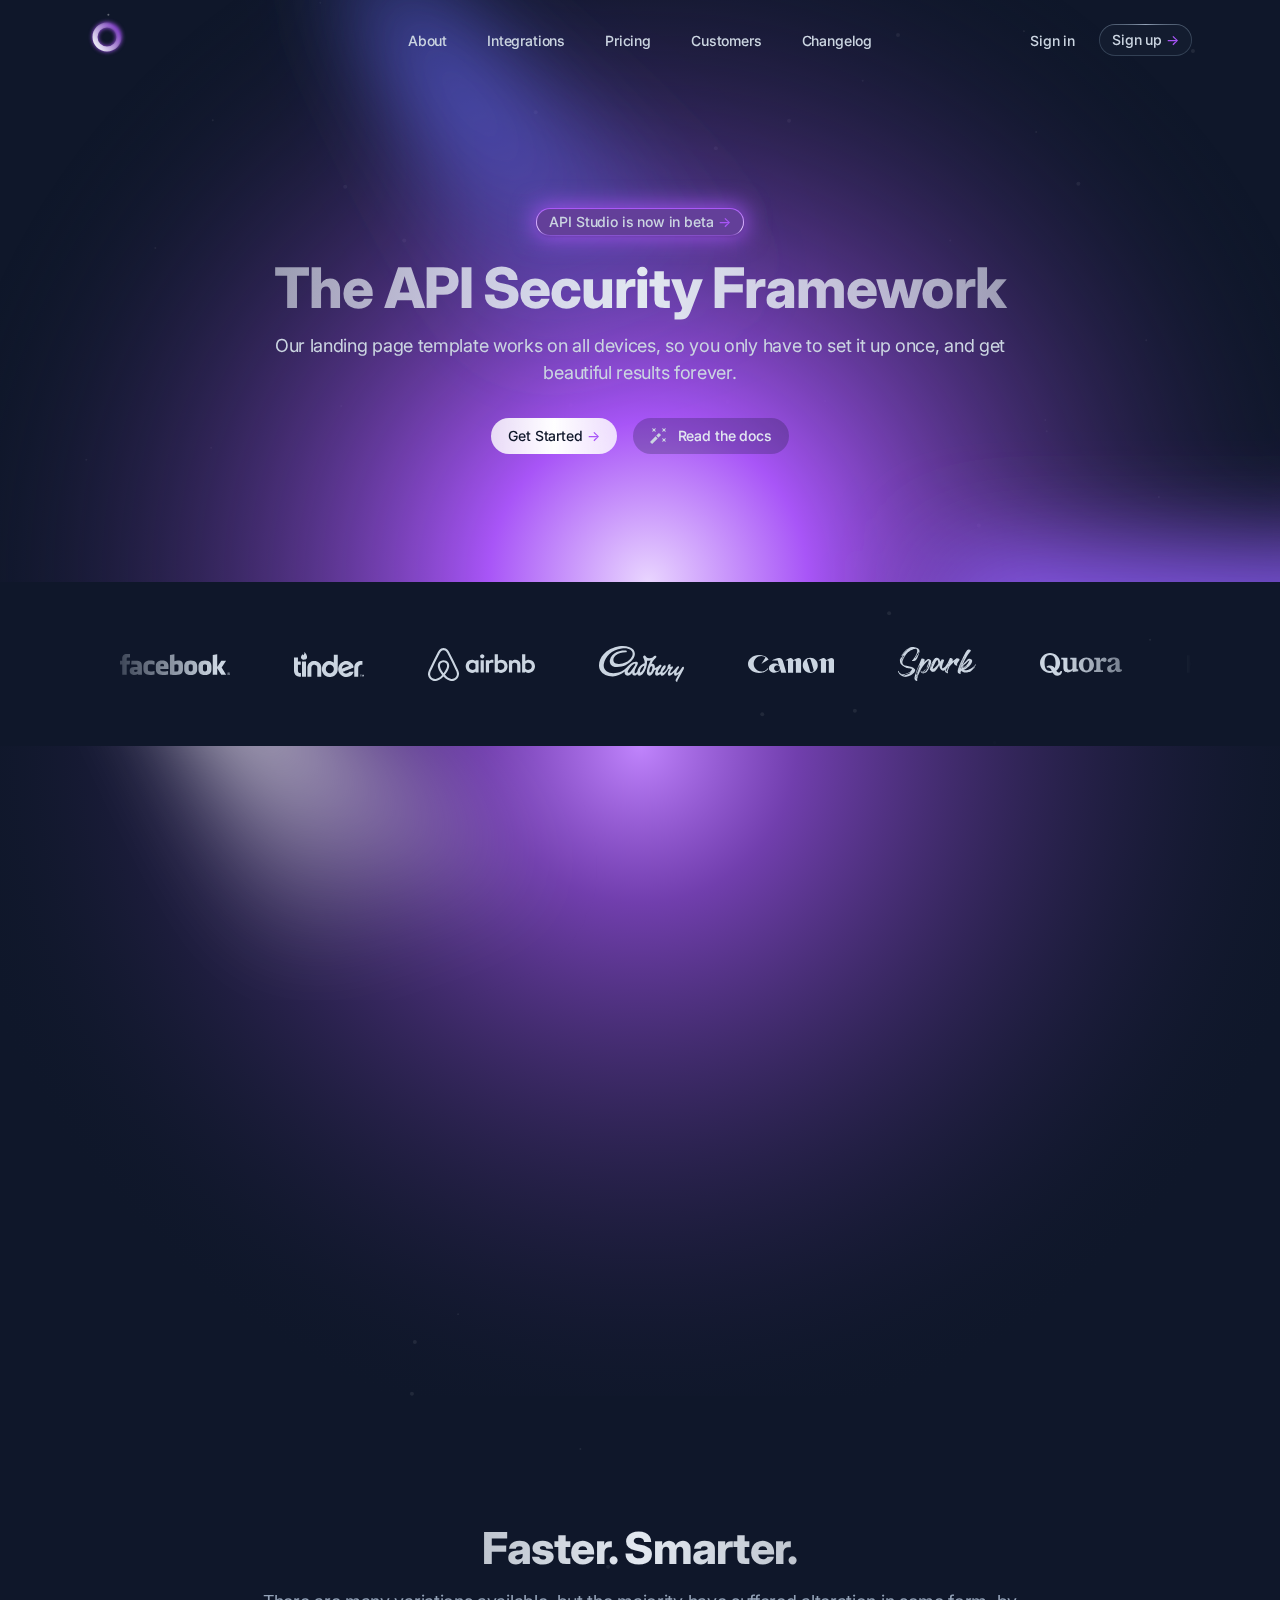
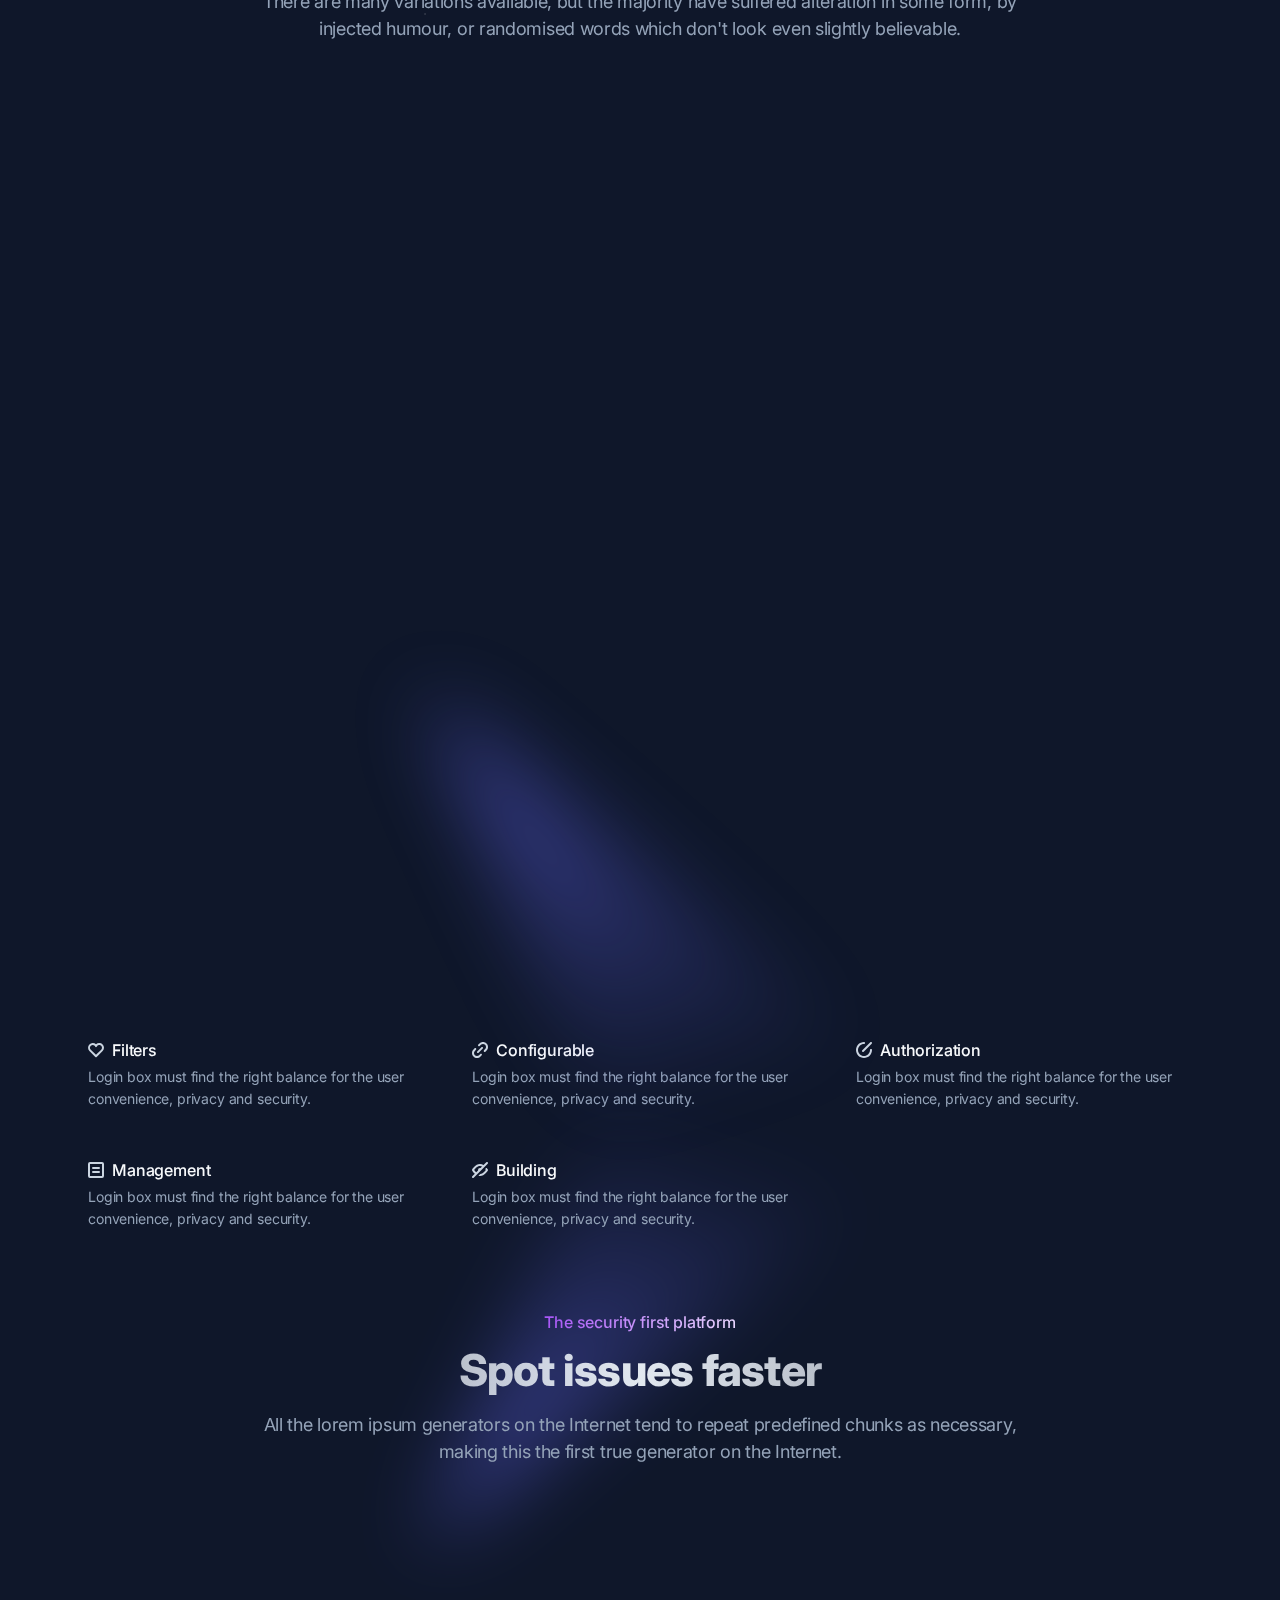
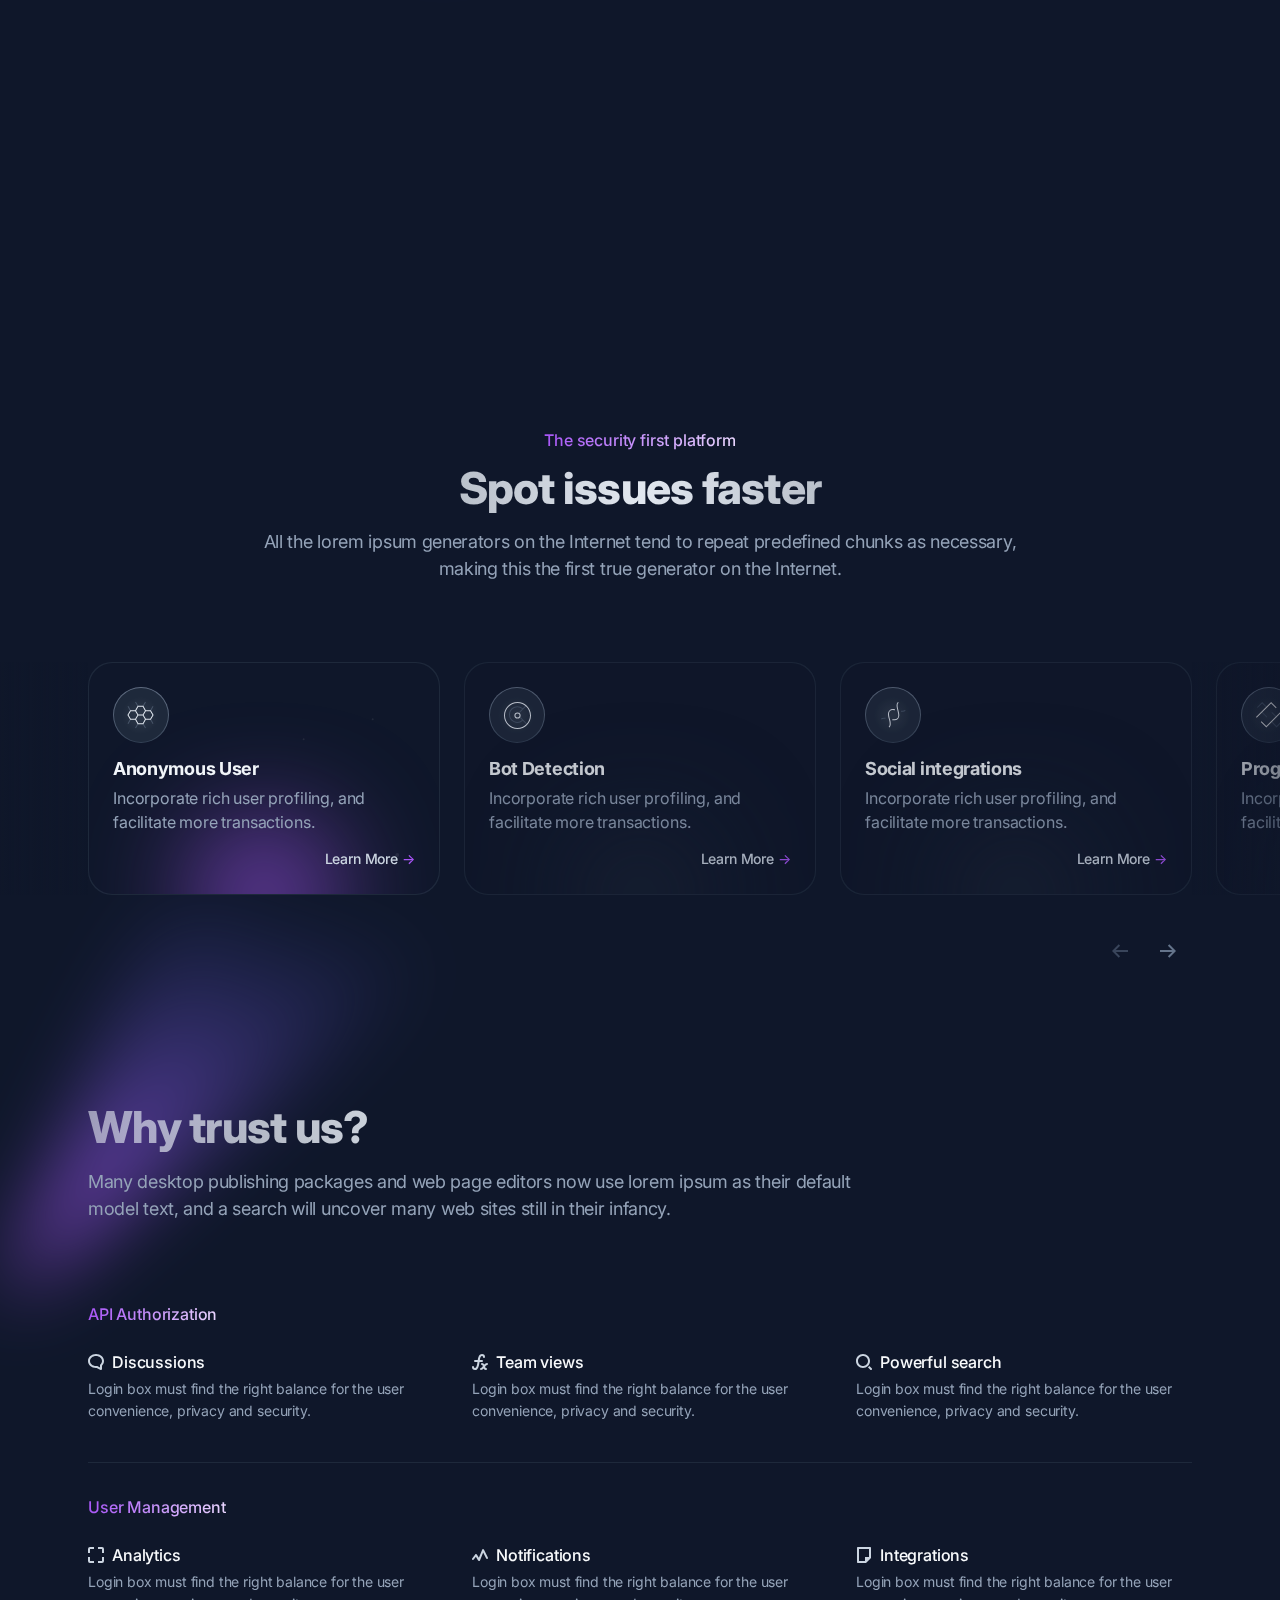
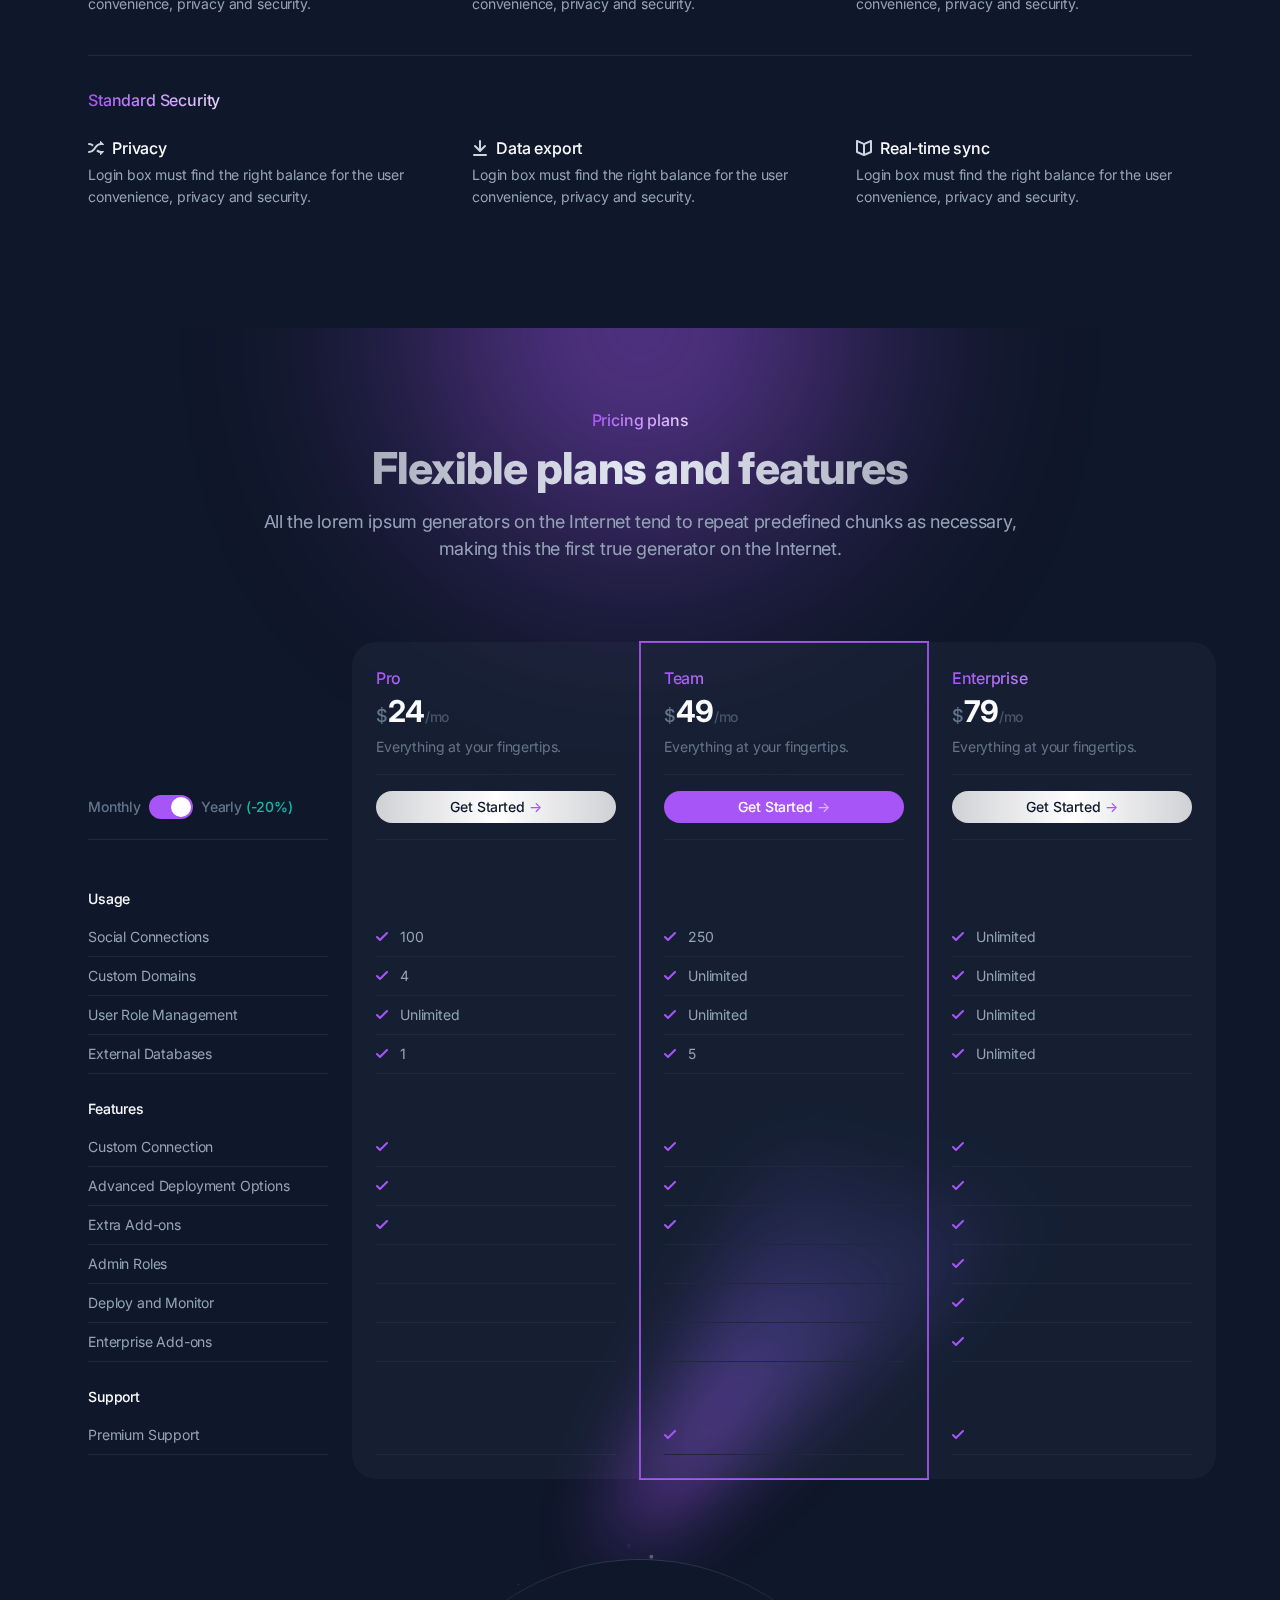
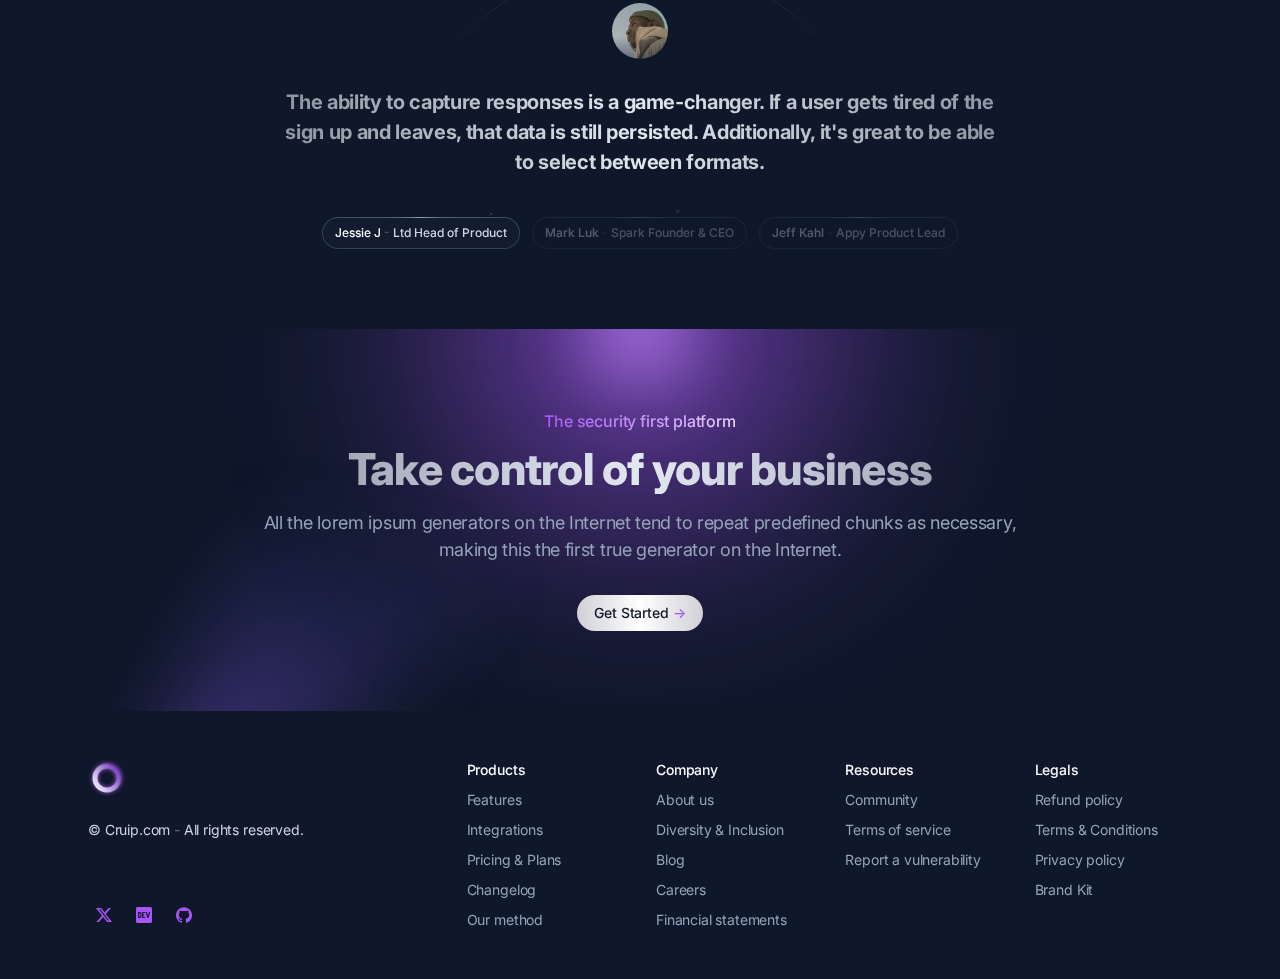
==== index.html @ dd0638bc "first commit" ====
<!DOCTYPE html>
<html lang="en" class="scroll-smooth">

<head>
    <meta charset="utf-8">
    <title>Stellar HTML Demo - Home</title>
    <meta name="viewport" content="width=device-width,initial-scale=1">
    <link href="./css/vendors/aos.css" rel="stylesheet">
    <link rel="stylesheet" href="./css/vendors/swiper-bundle.min.css" />
    <link href="./style.css" rel="stylesheet">
</head>

<body class="font-inter antialiased bg-slate-900 text-slate-100 tracking-tight">

    <!-- Page wrapper -->
    <div class="flex flex-col min-h-screen overflow-hidden supports-[overflow:clip]:overflow-clip">

        <!-- Site header -->
        <header class="absolute w-full z-30">
            <div class="max-w-6xl mx-auto px-4 sm:px-6">
                <div class="flex items-center justify-between h-16 md:h-20">
        
                    <!-- Site branding -->
                    <div class="flex-1">
                        <!-- Logo -->
                        <a class="inline-flex" href="index.html" aria-label="Cruip">
                            <img class="max-w-none" src="./images/logo.svg" width="38" height="38" alt="Stellar">
                        </a>
                    </div>
        
                    <!-- Desktop navigation -->
                    <nav class="hidden md:flex md:grow">
        
                        <!-- Desktop menu links -->
                        <ul class="flex grow justify-center flex-wrap items-center">
                            <li>
                                <a class="font-medium text-sm text-slate-300 hover:text-white mx-4 lg:mx-5 transition duration-150 ease-in-out" href="about.html">About</a>
                            </li>
                            <li>
                                <a class="font-medium text-sm text-slate-300 hover:text-white mx-4 lg:mx-5 transition duration-150 ease-in-out" href="integrations.html">Integrations</a>
                            </li>
                            <li>
                                <a class="font-medium text-sm text-slate-300 hover:text-white mx-4 lg:mx-5 transition duration-150 ease-in-out" href="pricing.html">Pricing</a>
                            </li>
                            <li>
                                <a class="font-medium text-sm text-slate-300 hover:text-white mx-4 lg:mx-5 transition duration-150 ease-in-out" href="customers.html">Customers</a>
                            </li>
                            <li>
                                <a class="font-medium text-sm text-slate-300 hover:text-white mx-4 lg:mx-5 transition duration-150 ease-in-out" href="changelog.html">Changelog</a>
                            </li>
                        </ul>
        
                    </nav>
        
                    <!-- Desktop sign in links -->
                    <ul class="flex-1 flex justify-end items-center">
                        <li>
                            <a class="font-medium text-sm text-slate-300 hover:text-white whitespace-nowrap transition duration-150 ease-in-out" href="signin.html">Sign in</a>
                        </li>
                        <li class="ml-6">
                            <a class="btn-sm text-slate-300 hover:text-white transition duration-150 ease-in-out w-full group [background:linear-gradient(theme(colors.slate.900),_theme(colors.slate.900))_padding-box,_conic-gradient(theme(colors.slate.400),_theme(colors.slate.700)_25%,_theme(colors.slate.700)_75%,_theme(colors.slate.400)_100%)_border-box] relative before:absolute before:inset-0 before:bg-slate-800/30 before:rounded-full before:pointer-events-none" href="signup.html">
                                <span class="relative inline-flex items-center">
                                    Sign up <span class="tracking-normal text-purple-500 group-hover:translate-x-0.5 transition-transform duration-150 ease-in-out ml-1">-&gt;</span>
                                </span>
                            </a>
                        </li>
                    </ul>
                
                    <!-- Mobile menu -->
                    <div class="md:hidden flex items-center ml-4" x-data="{ expanded: false }">
        
                        <!-- Hamburger button -->
                        <button class="group inline-flex w-8 h-8 text-slate-300 hover:text-white text-center items-center justify-center transition" aria-controls="mobile-nav" :aria-expanded="expanded" @click.stop="expanded = !expanded">
                            <span class="sr-only">Menu</span>
                            <svg class="w-4 h-4 fill-current pointer-events-none" viewBox="0 0 16 16" xmlns="http://www.w3.org/2000/svg">
                                <rect class="origin-center transition-all duration-300 ease-[cubic-bezier(.5,.85,.25,1.1)] -translate-y-[5px] group-[[aria-expanded=true]]:rotate-[315deg] group-[[aria-expanded=true]]:translate-y-0" y="7" width="16" height="2" rx="1"></rect>
                                <rect class="origin-center group-[[aria-expanded=true]]:rotate-45 transition-all duration-300 ease-[cubic-bezier(.5,.85,.25,1.8)]" y="7" width="16" height="2" rx="1"></rect>
                                <rect class="origin-center transition-all duration-300 ease-[cubic-bezier(.5,.85,.25,1.1)] translate-y-[5px] group-[[aria-expanded=true]]:rotate-[135deg] group-[[aria-expanded=true]]:translate-y-0" y="7" width="16" height="2" rx="1"></rect>
                            </svg>
                        </button>                             
        
                        <!-- Mobile navigation -->
                        <nav id="mobile-nav" class="absolute top-full z-20 left-0 w-full px-4 sm:px-6 overflow-hidden transition-all duration-300 ease-in-out" x-ref="mobileNav" :style="expanded ? 'max-height: ' + $refs.mobileNav.scrollHeight + 'px; opacity: 1' : 'max-height: 0; opacity: .8'" @click.outside="expanded = false" @keydown.escape.window="expanded = false" x-cloak>
                            <ul class="border border-transparent [background:linear-gradient(theme(colors.slate.900),_theme(colors.slate.900))_padding-box,_conic-gradient(theme(colors.slate.400),_theme(colors.slate.700)_25%,_theme(colors.slate.700)_75%,_theme(colors.slate.400)_100%)_border-box] rounded-lg px-4 py-1.5">
                                <li>
                                    <a class="flex font-medium text-sm text-slate-300 hover:text-white py-1.5" href="about.html">About</a>
                                </li>
                                <li>
                                    <a class="flex font-medium text-sm text-slate-300 hover:text-white py-1.5" href="integrations.html">Integrations</a>
                                </li>
                                <li>
                                    <a class="flex font-medium text-sm text-slate-300 hover:text-white py-1.5" href="pricing.html">Pricing</a>
                                </li>
                                <li>
                                    <a class="flex font-medium text-sm text-slate-300 hover:text-white py-1.5" href="customers.html">Customers</a>
                                </li>
                                <li>
                                    <a class="flex font-medium text-sm text-slate-300 hover:text-white py-1.5" href="changelog.html">Changelog</a>
                                </li>
                            </ul>
                        </nav>
        
                    </div>
        
                </div>
            </div>
        </header>

        <!-- Page content -->
        <main class="grow">

            <!-- Hero -->
            <section>
                <div class="relative max-w-6xl mx-auto px-4 sm:px-6">

                    <!-- Particles animation -->
                    <div class="absolute inset-0 -z-10" aria-hidden="true">
                        <canvas data-particle-animation></canvas>
                    </div>

                    <!-- Illustration -->
                    <div class="absolute inset-0 -z-10 -mx-28 rounded-b-[3rem] pointer-events-none overflow-hidden" aria-hidden="true">
                        <div class="absolute left-1/2 -translate-x-1/2 bottom-0 -z-10">
                            <img src="./images/glow-bottom.svg" class="max-w-none" width="2146" height="774" alt="Hero Illustration">
                        </div>
                    </div>

                    <div class="pt-32 pb-16 md:pt-52 md:pb-32">

                        <!-- Hero content -->
                        <div class="max-w-3xl mx-auto text-center">
                            <div class="mb-6" data-aos="fade-down">
                                <div class="inline-flex relative before:absolute before:inset-0 before:bg-purple-500 before:blur-md">
                                    <a class="btn-sm py-0.5 text-slate-300 hover:text-white transition duration-150 ease-in-out group [background:linear-gradient(theme(colors.purple.500),_theme(colors.purple.500))_padding-box,_linear-gradient(theme(colors.purple.500),_theme(colors.purple.200)_75%,_theme(colors.transparent)_100%)_border-box] relative before:absolute before:inset-0 before:bg-slate-800/50 before:rounded-full before:pointer-events-none shadow" href="#0">
                                        <span class="relative inline-flex items-center">
                                            API Studio is now in beta <span class="tracking-normal text-purple-500 group-hover:translate-x-0.5 transition-transform duration-150 ease-in-out ml-1">-&gt;</span>
                                        </span>
                                    </a>
                                </div>
                            </div>
                            <h1 class="h1 bg-clip-text text-transparent bg-gradient-to-r from-slate-200/60 via-slate-200 to-slate-200/60 pb-4" data-aos="fade-down">The API Security Framework</h1>
                            <p class="text-lg text-slate-300 mb-8" data-aos="fade-down" data-aos-delay="200">Our landing page template works on all devices, so you only have to set it up once, and get beautiful results forever.</p>
                            <div class="max-w-xs mx-auto sm:max-w-none sm:inline-flex sm:justify-center space-y-4 sm:space-y-0 sm:space-x-4" data-aos="fade-down" data-aos-delay="400">
                                <div>
                                    <a class="btn text-slate-900 bg-gradient-to-r from-white/80 via-white to-white/80 hover:bg-white w-full transition duration-150 ease-in-out group" href="#0">
                                        Get Started <span class="tracking-normal text-purple-500 group-hover:translate-x-0.5 transition-transform duration-150 ease-in-out ml-1">-&gt;</span>
                                    </a>
                                </div>
                                <div>
                                    <a class="btn text-slate-200 hover:text-white bg-slate-900 bg-opacity-25 hover:bg-opacity-30 w-full transition duration-150 ease-in-out" href="#0">
                                        <svg class="shrink-0 fill-slate-300 mr-3" xmlns="http://www.w3.org/2000/svg" width="16" height="16">
                                            <path d="m1.999 0 1 2-1 2 2-1 2 1-1-2 1-2-2 1zM11.999 0l1 2-1 2 2-1 2 1-1-2 1-2-2 1zM11.999 10l1 2-1 2 2-1 2 1-1-2 1-2-2 1zM6.292 7.586l2.646-2.647L11.06 7.06 8.413 9.707zM0 13.878l5.586-5.586 2.122 2.121L2.12 16z" />
                                        </svg>
                                        <span>Read the docs</span>
                                    </a>
                                </div>
                            </div>

                        </div>

                    </div>
                </div>
            </section>

            <!-- Clients -->
            <section>
                <div class="relative max-w-6xl mx-auto px-4 sm:px-6">

                    <!-- Particles animation -->
                    <div class="absolute inset-0 max-w-6xl mx-auto px-4 sm:px-6">
                        <div class="absolute inset-0 -z-10" aria-hidden="true">
                            <canvas data-particle-animation data-particle-quantity="5"></canvas>
                        </div>
                    </div>

                    <div class="py-12 md:py-16">
                        <div class="overflow-hidden">

                            <div class="inline-flex w-full flex-nowrap overflow-hidden [mask-image:_linear-gradient(to_right,transparent_0,_black_128px,_black_calc(100%-128px),transparent_100%)]">
                                <ul class="flex animate-infinite-scroll items-center justify-center md:justify-start [&_img]:max-w-none [&_li]:mx-8">
                                    <li>
                                        <img src="./images/client-01.svg" alt="Client 1">
                                    </li>
                                    <li>
                                        <img src="./images/client-02.svg" alt="Client 2">
                                    </li>
                                    <li>
                                        <img src="./images/client-03.svg" alt="Client 3">
                                    </li>
                                    <li>
                                        <img src="./images/client-04.svg" alt="Client 4">
                                    </li>
                                    <li>
                                        <img src="./images/client-05.svg" alt="Client 5">
                                    </li>
                                    <li>
                                        <img src="./images/client-06.svg" alt="Client 6">
                                    </li>
                                    <li>
                                        <img src="./images/client-07.svg" alt="Client 7">
                                    </li>
                                    <li>
                                        <img src="./images/client-08.svg" alt="Client 8">
                                    </li>
                                    <li>
                                        <img src="./images/client-09.svg" alt="Client 9">
                                    </li>
                                </ul>
                                <ul class="flex animate-infinite-scroll items-center justify-center md:justify-start [&_img]:max-w-none [&_li]:mx-8" aria-hidden="true">
                                    <li>
                                        <img src="./images/client-01.svg" alt="Client 1">
                                    </li>
                                    <li>
                                        <img src="./images/client-02.svg" alt="Client 2">
                                    </li>
                                    <li>
                                        <img src="./images/client-03.svg" alt="Client 3">
                                    </li>
                                    <li>
                                        <img src="./images/client-04.svg" alt="Client 4">
                                    </li>
                                    <li>
                                        <img src="./images/client-05.svg" alt="Client 5">
                                    </li>
                                    <li>
                                        <img src="./images/client-06.svg" alt="Client 6">
                                    </li>
                                    <li>
                                        <img src="./images/client-07.svg" alt="Client 7">
                                    </li>
                                    <li>
                                        <img src="./images/client-08.svg" alt="Client 8">
                                    </li>
                                    <li>
                                        <img src="./images/client-09.svg" alt="Client 9">
                                    </li>
                                </ul>
                            </div>

                        </div>
                    </div>
                </div>
            </section>

            <!-- Features -->
            <section>
                <div class="relative max-w-6xl mx-auto px-4 sm:px-6">

                    <!-- Illustration -->
                    <div class="absolute inset-0 -z-10 -mx-28 rounded-t-[3rem] pointer-events-none overflow-hidden" aria-hidden="true">
                        <div class="absolute left-1/2 -translate-x-1/2 top-0 -z-10">
                            <img src="./images/glow-top.svg" class="max-w-none" width="1404" height="658" alt="Features Illustration">
                        </div>
                    </div>

                    <div class="pt-16 pb-12 md:pt-52 md:pb-20">

                        <div x-data="{ tab: '1' }">

                            <!-- Section content -->
                            <div class="max-w-xl mx-auto md:max-w-none flex flex-col md:flex-row md:space-x-8 lg:space-x-16 xl:space-x-20 space-y-8 space-y-reverse md:space-y-0">

                                <!-- Content -->
                                <div class="md:w-7/12 lg:w-1/2 order-1 md:order-none max-md:text-center" data-aos="fade-down">
                                    <!-- Content #1 -->
                                    <div>
                                        <div class="inline-flex font-medium bg-clip-text text-transparent bg-gradient-to-r from-purple-500 to-purple-200 pb-3">The security first platform</div>
                                    </div>
                                    <h3 class="h3 bg-clip-text text-transparent bg-gradient-to-r from-slate-200/60 via-slate-200 to-slate-200/60 pb-3">Simplify your security with authentication services</h3>
                                    <p class="text-lg text-slate-400 mb-8">Define access roles for the end-users, and extend your authorization capabilities to implement dynamic access control.</p>
                                    <div class="mt-8 max-w-xs max-md:mx-auto space-y-2">
                                        <button
                                            class="flex items-center text-sm font-medium text-slate-50 rounded border bg-slate-800/25 w-full px-3 py-2 transition duration-150 ease-in-out hover:opacity-100"
                                            :class="tab !== '1' ? 'border-slate-700 opacity-50' : 'border-purple-700 shadow shadow-purple-500/25'"
                                            @click.prevent="tab = '1'"
                                        >
                                            <svg class="shrink-0 fill-slate-300 mr-3" xmlns="http://www.w3.org/2000/svg" width="16" height="16">
                                                <path d="M14 0a2 2 0 0 1 2 2v12a2 2 0 0 1-2 2H2a2 2 0 0 1-2-2V2a2 2 0 0 1 2-2h12Zm0 14V2H2v12h12Zm-3-7H5a1 1 0 1 1 0-2h6a1 1 0 0 1 0 2Zm0 4H5a1 1 0 0 1 0-2h6a1 1 0 0 1 0 2Z" />
                                            </svg>
                                            <span>Simplify your security</span>
                                        </button>
                                        <button
                                            class="flex items-center text-sm font-medium text-slate-50 rounded border bg-slate-800/25 w-full px-3 py-2 transition duration-150 ease-in-out hover:opacity-100"
                                            :class="tab !== '2' ? 'border-slate-700 opacity-50' : 'border-purple-700 shadow shadow-purple-500/25'"
                                            @click.prevent="tab = '2'"
                                        >
                                            <svg class="shrink-0 fill-slate-300 mr-3" xmlns="http://www.w3.org/2000/svg" width="16" height="16">
                                                <path d="M2 6H0V2a2 2 0 0 1 2-2h4v2H2v4ZM16 6h-2V2h-4V0h4a2 2 0 0 1 2 2v4ZM14 16h-4v-2h4v-4h2v4a2 2 0 0 1-2 2ZM6 16H2a2 2 0 0 1-2-2v-4h2v4h4v2Z" />
                                            </svg>
                                            <span>Customer identity</span>
                                        </button>
                                        <button
                                            class="flex items-center text-sm font-medium text-slate-50 rounded border bg-slate-800/25 w-full px-3 py-2 transition duration-150 ease-in-out hover:opacity-100"
                                            :class="tab !== '3' ? 'border-slate-700 opacity-50' : 'border-purple-700 shadow shadow-purple-500/25'"
                                            @click.prevent="tab = '3'"
                                        >
                                            <svg class="shrink-0 fill-slate-300 mr-3" xmlns="http://www.w3.org/2000/svg" width="16" height="16">
                                                <path d="M14.3.3c.4-.4 1-.4 1.4 0 .4.4.4 1 0 1.4l-8 8c-.2.2-.4.3-.7.3-.3 0-.5-.1-.7-.3-.4-.4-.4-1 0-1.4l8-8ZM15 7c.6 0 1 .4 1 1 0 4.4-3.6 8-8 8s-8-3.6-8-8 3.6-8 8-8c.6 0 1 .4 1 1s-.4 1-1 1C4.7 2 2 4.7 2 8s2.7 6 6 6 6-2.7 6-6c0-.6.4-1 1-1Z" />
                                            </svg>
                                            <span>Adaptable authentication</span>
                                        </button>                                        
                                    </div>
                                </div>

                                <!-- Image -->
                                <div class="md:w-5/12 lg:w-1/2" data-aos="fade-up" data-aos-delay="100">
                                    <div class="relative py-24 -mt-12">

                                        <!-- Particles animation -->
                                        <div class="absolute inset-0 -z-10">
                                            <canvas data-particle-animation data-particle-quantity="8" data-particle-staticity="30"></canvas>
                                        </div>

                                        <div class="flex items-center justify-center">
                                            <div class="relative w-48 h-48 flex justify-center items-center">
                                                <!-- Halo effect -->
                                                <svg class="absolute inset-0 left-1/2 top-1/2 transform -translate-x-1/2 -translate-y-1/2 will-change-transform pointer-events-none blur-md" width="480" height="480" viewBox="0 0 480 480" xmlns="http://www.w3.org/2000/svg">
                                                    <defs>
                                                        <linearGradient id="pulse-a" x1="50%" x2="50%" y1="100%" y2="0%">
                                                            <stop offset="0%" stop-color="#A855F7" />
                                                            <stop offset="76.382%" stop-color="#FAF5FF" />
                                                            <stop offset="100%" stop-color="#6366F1" />
                                                        </linearGradient>
                                                    </defs>
                                                    <g fill-rule="evenodd">
                                                        <path class="pulse" fill="url(#pulse-a)" fill-rule="evenodd" d="M240,0 C372.5484,0 480,107.4516 480,240 C480,372.5484 372.5484,480 240,480 C107.4516,480 0,372.5484 0,240 C0,107.4516 107.4516,0 240,0 Z M240,88.8 C156.4944,88.8 88.8,156.4944 88.8,240 C88.8,323.5056 156.4944,391.2 240,391.2 C323.5056,391.2 391.2,323.5056 391.2,240 C391.2,156.4944 323.5056,88.8 240,88.8 Z"></path>
                                                        <path class="pulse pulse-1" fill="url(#pulse-a)" fill-rule="evenodd" d="M240,0 C372.5484,0 480,107.4516 480,240 C480,372.5484 372.5484,480 240,480 C107.4516,480 0,372.5484 0,240 C0,107.4516 107.4516,0 240,0 Z M240,88.8 C156.4944,88.8 88.8,156.4944 88.8,240 C88.8,323.5056 156.4944,391.2 240,391.2 C323.5056,391.2 391.2,323.5056 391.2,240 C391.2,156.4944 323.5056,88.8 240,88.8 Z"></path>
                                                        <path class="pulse pulse-2" fill="url(#pulse-a)" fill-rule="evenodd" d="M240,0 C372.5484,0 480,107.4516 480,240 C480,372.5484 372.5484,480 240,480 C107.4516,480 0,372.5484 0,240 C0,107.4516 107.4516,0 240,0 Z M240,88.8 C156.4944,88.8 88.8,156.4944 88.8,240 C88.8,323.5056 156.4944,391.2 240,391.2 C323.5056,391.2 391.2,323.5056 391.2,240 C391.2,156.4944 323.5056,88.8 240,88.8 Z"></path>
                                                    </g>
                                                </svg>
                                                <!-- Grid -->
                                                <div class="absolute inset-0 left-1/2 top-1/2 transform -translate-x-1/2 -translate-y-1/2 pointer-events-none w-[500px] h-[500px] rounded-full overflow-hidden [mask-image:_radial-gradient(black,_transparent_60%)]">
                                                    <div class="h-[200%] animate-endless">
                                                        <div class="absolute inset-0 [background:_repeating-linear-gradient(transparent,_transparent_48px,_theme(colors.white)_48px,_theme(colors.white)_49px)] blur-[2px] opacity-20"></div>
                                                        <div class="absolute inset-0 [background:_repeating-linear-gradient(transparent,_transparent_48px,_theme(colors.purple.500)_48px,_theme(colors.purple.500)_49px)]"></div>
                                                        <div class="absolute inset-0 [background:_repeating-linear-gradient(90deg,transparent,_transparent_48px,_theme(colors.white)_48px,_theme(colors.white)_49px)] blur-[2px] opacity-20"></div>
                                                        <div class="absolute inset-0 [background:_repeating-linear-gradient(90deg,transparent,_transparent_48px,_theme(colors.purple.500)_48px,_theme(colors.purple.500)_49px)]"></div>
                                                    </div>
                                                </div>
                                                <!-- Icons -->
                                                <div
                                                    x-show="tab === '1'"
                                                    x-transition:enter="transition ease-[cubic-bezier(0.68,-0.3,0.32,1)] duration-700 order-first"
                                                    x-transition:enter-start="opacity-0 -rotate-[60deg]"
                                                    x-transition:enter-end="opacity-100 rotate-0"
                                                    x-transition:leave="transition ease-[cubic-bezier(0.68,-0.3,0.32,1)] duration-700 absolute"
                                                    x-transition:leave-start="opacity-100 rotate-0"
                                                    x-transition:leave-end="opacity-0 rotate-[60deg]"
                                                >                                                
                                                    <div class="relative flex items-center justify-center w-16 h-16 border border-transparent rounded-2xl shadow-2xl -rotate-[14deg] [background:linear-gradient(theme(colors.slate.900),_theme(colors.slate.900))_padding-box,_conic-gradient(theme(colors.slate.400),_theme(colors.slate.700)_25%,_theme(colors.slate.700)_75%,_theme(colors.slate.400)_100%)_border-box] before:absolute before:inset-0 before:bg-slate-800/30 before:rounded-2xl">
                                                        <svg class="relative fill-slate-200" xmlns="http://www.w3.org/2000/svg" width="23" height="25">
                                                            <path fill-rule="nonzero" d="M10.55 15.91H.442L14.153.826 12.856 9.91h10.107L9.253 24.991l1.297-9.082Zm.702-8.919L4.963 13.91h7.893l-.703 4.918 6.289-6.918H10.55l.702-4.918Z" />
                                                        </svg>
                                                    </div>
                                                </div>
                                                <div
                                                    x-show="tab === '2'"
                                                    x-transition:enter="transition ease-[cubic-bezier(0.68,-0.3,0.32,1)] duration-700 order-first"
                                                    x-transition:enter-start="opacity-0 -rotate-[60deg]"
                                                    x-transition:enter-end="opacity-100 rotate-0"
                                                    x-transition:leave="transition ease-[cubic-bezier(0.68,-0.3,0.32,1)] duration-700 absolute"
                                                    x-transition:leave-start="opacity-100 rotate-0"
                                                    x-transition:leave-end="opacity-0 rotate-[60deg]"
                                                >                                                
                                                    <div class="relative flex items-center justify-center w-16 h-16 border border-transparent rounded-2xl shadow-2xl -rotate-[14deg] [background:linear-gradient(theme(colors.slate.900),_theme(colors.slate.900))_padding-box,_conic-gradient(theme(colors.slate.400),_theme(colors.slate.700)_25%,_theme(colors.slate.700)_75%,_theme(colors.slate.400)_100%)_border-box] before:absolute before:inset-0 before:bg-slate-800/30 before:rounded-2xl">
                                                        <svg class="relative fill-slate-200" xmlns="http://www.w3.org/2000/svg" width="22" height="22">
                                                            <path d="M18 14h-2V8h2c2.2 0 4-1.8 4-4s-1.8-4-4-4-4 1.8-4 4v2H8V4c0-2.2-1.8-4-4-4S0 1.8 0 4s1.8 4 4 4h2v6H4c-2.2 0-4 1.8-4 4s1.8 4 4 4 4-1.8 4-4v-2h6v2c0 2.2 1.8 4 4 4s4-1.8 4-4-1.8-4-4-4ZM16 4c0-1.1.9-2 2-2s2 .9 2 2-.9 2-2 2h-2V4ZM2 4c0-1.1.9-2 2-2s2 .9 2 2v2H4c-1.1 0-2-.9-2-2Zm4 14c0 1.1-.9 2-2 2s-2-.9-2-2 .9-2 2-2h2v2ZM8 8h6v6H8V8Zm10 12c-1.1 0-2-.9-2-2v-2h2c1.1 0 2 .9 2 2s-.9 2-2 2Z" />
                                                        </svg>
                                                    </div>
                                                </div>
                                                <div
                                                    x-show="tab === '3'"
                                                    x-transition:enter="transition ease-[cubic-bezier(0.68,-0.3,0.32,1)] duration-700 order-first"
                                                    x-transition:enter-start="opacity-0 -rotate-[60deg]"
                                                    x-transition:enter-end="opacity-100 rotate-0"
                                                    x-transition:leave="transition ease-[cubic-bezier(0.68,-0.3,0.32,1)] duration-700 absolute"
                                                    x-transition:leave-start="opacity-100 rotate-0"
                                                    x-transition:leave-end="opacity-0 rotate-[60deg]"
                                                >                                                
                                                    <div class="relative flex items-center justify-center w-16 h-16 border border-transparent rounded-2xl shadow-2xl -rotate-[14deg] [background:linear-gradient(theme(colors.slate.900),_theme(colors.slate.900))_padding-box,_conic-gradient(theme(colors.slate.400),_theme(colors.slate.700)_25%,_theme(colors.slate.700)_75%,_theme(colors.slate.400)_100%)_border-box] before:absolute before:inset-0 before:bg-slate-800/30 before:rounded-2xl">
                                                        <svg class="relative fill-slate-200" xmlns="http://www.w3.org/2000/svg" width="26" height="14">
                                                            <path fill-rule="nonzero" d="m10 5.414-8 8L.586 12 10 2.586l6 6 8-8L25.414 2 16 11.414z" />
                                                        </svg>
                                                    </div>
                                                </div>                                                
                                            </div>
                                        </div>
                                    </div>
                                </div>

                            </div>

                        </div>

                    </div>
                </div>
            </section>

            <!-- Features #2 -->
            <section class="relative">

                <!-- Particles animation -->
                <div class="absolute left-1/2 -translate-x-1/2 top-0 -z-10 w-80 h-80 -mt-24 -ml-32">
                    <div class="absolute inset-0 -z-10" aria-hidden="true">
                        <canvas data-particle-animation data-particle-quantity="6" data-particle-staticity="30"></canvas>
                    </div>
                </div>

                <div class="max-w-6xl mx-auto px-4 sm:px-6">
                    <div class="pt-16 md:pt-32">

                        <!-- Section header -->
                        <div class="max-w-3xl mx-auto text-center pb-12 md:pb-20">
                            <h2 class="h2 bg-clip-text text-transparent bg-gradient-to-r from-slate-200/60 via-slate-200 to-slate-200/60 pb-4">Faster. Smarter.</h2>
                            <p class="text-lg text-slate-400">There are many variations available, but the majority have suffered alteration in some form, by injected humour, or randomised words which don't look even slightly believable.</p>
                        </div>

                        <!-- Highlighted boxes -->
                        <div class="relative pb-12 md:pb-20">
                            <!-- Blurred shape -->
                            <div class="absolute bottom-0 -mb-20 left-1/2 -translate-x-1/2 blur-2xl opacity-50 pointer-events-none" aria-hidden="true">
                                <svg xmlns="http://www.w3.org/2000/svg" width="434" height="427">
                                    <defs>
                                        <linearGradient id="bs2-a" x1="19.609%" x2="50%" y1="14.544%" y2="100%">
                                            <stop offset="0%" stop-color="#6366F1" />
                                            <stop offset="100%" stop-color="#6366F1" stop-opacity="0" />
                                        </linearGradient>
                                    </defs>
                                    <path fill="url(#bs2-a)" fill-rule="evenodd" d="m346 898 461 369-284 58z" transform="translate(-346 -898)" />
                                </svg>
                            </div>
                            <!-- Grid -->
                            <div class="grid md:grid-cols-12 gap-6 group" data-highlighter>
                                <!-- Box #1 -->
                                <div class="md:col-span-12" data-aos="fade-down">
                                    <div class="relative h-full bg-slate-800 rounded-3xl p-px before:absolute before:w-96 before:h-96 before:-left-48 before:-top-48 before:bg-purple-500 before:rounded-full before:opacity-0 before:pointer-events-none before:transition-opacity before:duration-500 before:translate-x-[var(--mouse-x)] before:translate-y-[var(--mouse-y)] before:hover:opacity-20 before:z-30 before:blur-[100px] after:absolute after:inset-0 after:rounded-[inherit] after:opacity-0 after:transition-opacity after:duration-500 after:[background:_radial-gradient(250px_circle_at_var(--mouse-x)_var(--mouse-y),theme(colors.slate.400),transparent)] after:group-hover:opacity-100 after:z-10 overflow-hidden">
                                        <div class="relative h-full bg-slate-900 rounded-[inherit] z-20 overflow-hidden">
                                            <div class="flex flex-col md:flex-row md:items-center md:justify-between">
                                                <!-- Blurred shape -->
                                                <div class="absolute right-0 top-0 blur-2xl" aria-hidden="true">
                                                    <svg xmlns="http://www.w3.org/2000/svg" width="342" height="393">
                                                        <defs>
                                                            <linearGradient id="bs-a" x1="19.609%" x2="50%" y1="14.544%" y2="100%">
                                                                <stop offset="0%" stop-color="#6366F1" />
                                                                <stop offset="100%" stop-color="#6366F1" stop-opacity="0" />
                                                            </linearGradient>
                                                        </defs>
                                                        <path fill="url(#bs-a)" fill-rule="evenodd" d="m104 .827 461 369-284 58z" transform="translate(0 -112.827)" opacity=".7" />
                                                    </svg>
                                                </div>
                                                <!-- Radial gradient -->
                                                <div class="absolute flex items-center justify-center bottom-0 translate-y-1/2 left-1/2 -translate-x-1/2 pointer-events-none -z-10 h-full aspect-square" aria-hidden="true">
                                                    <div class="absolute inset-0 translate-z-0 bg-purple-500 rounded-full blur-[120px] opacity-70"></div>
                                                    <div class="absolute w-1/4 h-1/4 translate-z-0 bg-purple-400 rounded-full blur-[40px]"></div>
                                                </div>
    
    
                                                <!-- Text -->
                                                <div class="md:max-w-[480px] shrink-0 order-1 md:order-none p-6 pt-0 md:p-8 md:pr-0">
                                                    <div class="mb-5">
                                                        <div>
                                                            <h3 class="inline-flex text-xl font-bold bg-clip-text text-transparent bg-gradient-to-r from-slate-200/60 via-slate-200 to-slate-200/60 pb-1">Optimized for security</h3>
                                                            <p class="text-slate-400">Optimize for user experience and privacy. Use social login integrations, lower user friction, incorporate rich user profiling, and facilitate more transactions.</p>
                                                        </div>
                                                    </div>
                                                    <div>
                                                        <a class="btn-sm text-slate-300 hover:text-white transition duration-150 ease-in-out group [background:linear-gradient(theme(colors.slate.900),_theme(colors.slate.900))_padding-box,_conic-gradient(theme(colors.slate.400),_theme(colors.slate.700)_25%,_theme(colors.slate.700)_75%,_theme(colors.slate.400)_100%)_border-box] relative before:absolute before:inset-0 before:bg-slate-800/30 before:rounded-full before:pointer-events-none" href="#0">
                                                            <span class="relative inline-flex items-center">
                                                                Learn more <span class="tracking-normal text-purple-500 group-hover:translate-x-0.5 transition-transform duration-150 ease-in-out ml-1">-&gt;</span>
                                                            </span>
                                                        </a>
                                                    </div>
                                                </div>
                                                <!-- Image -->
                                                <div class="relative w-full h-64 md:h-auto overflow-hidden">
                                                    <img class="absolute bottom-0 left-1/2 -translate-x-1/2 mx-auto max-w-none md:relative md:left-0 md:translate-x-0" src="./images/feature-image-01.png" width="504" height="400" alt="Feature 01">
                                                </div>
                                            </div>
                                        </div>
                                    </div>
                                </div>
                                <!-- Box #2 -->
                                <div class="md:col-span-7" data-aos="fade-down">
                                    <div class="relative h-full bg-slate-800 rounded-3xl p-px before:absolute before:w-96 before:h-96 before:-left-48 before:-top-48 before:bg-purple-500 before:rounded-full before:opacity-0 before:pointer-events-none before:transition-opacity before:duration-500 before:translate-x-[var(--mouse-x)] before:translate-y-[var(--mouse-y)] before:hover:opacity-20 before:z-30 before:blur-[100px] after:absolute after:inset-0 after:rounded-[inherit] after:opacity-0 after:transition-opacity after:duration-500 after:[background:_radial-gradient(250px_circle_at_var(--mouse-x)_var(--mouse-y),theme(colors.slate.400),transparent)] after:group-hover:opacity-100 after:z-10 overflow-hidden">
                                        <div class="relative h-full bg-slate-900 rounded-[inherit] z-20 overflow-hidden">
                                            <div class="flex flex-col">
                                                <!-- Radial gradient -->
                                                <div class="absolute bottom-0 translate-y-1/2 left-1/2 -translate-x-1/2 pointer-events-none -z-10 w-1/2 aspect-square" aria-hidden="true">
                                                    <div class="absolute inset-0 translate-z-0 bg-slate-800 rounded-full blur-[80px]"></div>
                                                </div>
                                                <!-- Text -->
                                                <div class="md:max-w-[480px] shrink-0 order-1 md:order-none p-6 pt-0 md:p-8">
                                                    <div>
                                                        <h3 class="inline-flex text-xl font-bold bg-clip-text text-transparent bg-gradient-to-r from-slate-200/60 via-slate-200 to-slate-200/60 pb-1">Extensibility</h3>
                                                        <p class="text-slate-400">Your login box must find the right balance between user convenience, privacy and security.</p>
                                                    </div>
                                                </div>
                                                <!-- Image -->
                                                <div class="relative w-full h-64 md:h-auto overflow-hidden md:pb-8">
                                                    <img class="absolute bottom-0 left-1/2 -translate-x-1/2 mx-auto max-w-none md:max-w-full md:relative md:left-0 md:translate-x-0" src="./images/feature-image-02.png" width="536" height="230" alt="Feature 02">
                                                </div>
                                            </div>
                                        </div>
                                    </div>
                                </div>
                                <!-- Box #3 -->
                                <div class="md:col-span-5" data-aos="fade-down">
                                    <div class="relative h-full bg-slate-800 rounded-3xl p-px before:absolute before:w-96 before:h-96 before:-left-48 before:-top-48 before:bg-purple-500 before:rounded-full before:opacity-0 before:pointer-events-none before:transition-opacity before:duration-500 before:translate-x-[var(--mouse-x)] before:translate-y-[var(--mouse-y)] before:hover:opacity-20 before:z-30 before:blur-[100px] after:absolute after:inset-0 after:rounded-[inherit] after:opacity-0 after:transition-opacity after:duration-500 after:[background:_radial-gradient(250px_circle_at_var(--mouse-x)_var(--mouse-y),theme(colors.slate.400),transparent)] after:group-hover:opacity-100 after:z-10 overflow-hidden">
                                        <div class="relative h-full bg-slate-900 rounded-[inherit] z-20 overflow-hidden">
                                            <div class="flex flex-col">
                                                <!-- Radial gradient -->
                                                <div class="absolute bottom-0 translate-y-1/2 left-1/2 -translate-x-1/2 pointer-events-none -z-10 w-1/2 aspect-square" aria-hidden="true">
                                                    <div class="absolute inset-0 translate-z-0 bg-slate-800 rounded-full blur-[80px]"></div>
                                                </div>
                                                <!-- Text -->
                                                <div class="md:max-w-[480px] shrink-0 order-1 md:order-none p-6 pt-0 md:p-8">
                                                    <div>
                                                        <h3 class="inline-flex text-xl font-bold bg-clip-text text-transparent bg-gradient-to-r from-slate-200/60 via-slate-200 to-slate-200/60 pb-1">Infinite options</h3>
                                                        <p class="text-slate-400">Quickly apply filters to refine your issues lists and create custom views.</p>
                                                    </div>
                                                </div>
                                                <!-- Image -->
                                                <div class="relative w-full h-64 md:h-auto overflow-hidden md:pb-8">
                                                    <img class="absolute bottom-0 left-1/2 -translate-x-1/2 mx-auto max-w-none md:max-w-full md:relative md:left-0 md:translate-x-0" src="./images/feature-image-03.png" width="230" height="230" alt="Feature 03">
                                                </div>
                                            </div>
                                        </div>
                                    </div>
                                </div>
                            </div>
                        </div>

                        <!-- Features list -->
                        <div class="grid md:grid-cols-3 gap-8 md:gap-12">
                            <!-- Feature -->
                            <div>
                                <div class="flex items-center space-x-2 mb-1">
                                    <svg class="shrink-0 fill-slate-300" xmlns="http://www.w3.org/2000/svg" width="16" height="16">
                                        <path d="M7.999 2.34a4.733 4.733 0 0 0-6.604 6.778l5.904 5.762a1 1 0 0 0 1.4 0l5.915-5.77a4.733 4.733 0 0 0-6.615-6.77Zm5.208 5.348-5.208 5.079-5.2-5.07a2.734 2.734 0 0 1 3.867-3.864c.182.19.335.404.455.638a1.04 1.04 0 0 0 1.756 0 2.724 2.724 0 0 1 5.122 1.294 2.7 2.7 0 0 1-.792 1.923Z" />
                                    </svg>
                                    <h4 class="font-medium text-slate-50">Filters</h4>
                                </div>
                                <p class="text-sm text-slate-400">Login box must find the right balance for the user convenience, privacy and security.</p>
                            </div>
                            <!-- Feature -->
                            <div>
                                <div class="flex items-center space-x-2 mb-1">
                                    <svg class="shrink-0 fill-slate-300" xmlns="http://www.w3.org/2000/svg" width="16" height="16">
                                        <path d="M11 0c1.3 0 2.6.5 3.5 1.5 1 .9 1.5 2.2 1.5 3.5 0 1.3-.5 2.6-1.4 3.5l-1.2 1.2c-.2.2-.5.3-.7.3-.2 0-.5-.1-.7-.3-.4-.4-.4-1 0-1.4l1.1-1.2c.6-.5.9-1.3.9-2.1s-.3-1.6-.9-2.2C12 1.7 10 1.7 8.9 2.8L7.7 4c-.4.4-1 .4-1.4 0-.4-.4-.4-1 0-1.4l1.2-1.1C8.4.5 9.7 0 11 0ZM8.3 12c.4-.4 1-.5 1.4-.1.4.4.4 1 0 1.4l-1.2 1.2C7.6 15.5 6.3 16 5 16c-1.3 0-2.6-.5-3.5-1.5C.5 13.6 0 12.3 0 11c0-1.3.5-2.6 1.5-3.5l1.1-1.2c.4-.4 1-.4 1.4 0 .4.4.4 1 0 1.4L2.9 8.9c-.6.5-.9 1.3-.9 2.1s.3 1.6.9 2.2c1.1 1.1 3.1 1.1 4.2 0L8.3 12Zm1.1-6.8c.4-.4 1-.4 1.4 0 .4.4.4 1 0 1.4l-4.2 4.2c-.2.2-.5.3-.7.3-.2 0-.5-.1-.7-.3-.4-.4-.4-1 0-1.4l4.2-4.2Z" />
                                    </svg>
                                    <h4 class="font-medium text-slate-50">Configurable</h4>
                                </div>
                                <p class="text-sm text-slate-400">Login box must find the right balance for the user convenience, privacy and security.</p>
                            </div>
                            <!-- Feature -->
                            <div>
                                <div class="flex items-center space-x-2 mb-1">
                                    <svg class="shrink-0 fill-slate-300" xmlns="http://www.w3.org/2000/svg" width="16" height="16">
                                        <path d="M14.3.3c.4-.4 1-.4 1.4 0 .4.4.4 1 0 1.4l-8 8c-.2.2-.4.3-.7.3-.3 0-.5-.1-.7-.3-.4-.4-.4-1 0-1.4l8-8ZM15 7c.6 0 1 .4 1 1 0 4.4-3.6 8-8 8s-8-3.6-8-8 3.6-8 8-8c.6 0 1 .4 1 1s-.4 1-1 1C4.7 2 2 4.7 2 8s2.7 6 6 6 6-2.7 6-6c0-.6.4-1 1-1Z" />
                                    </svg>
                                    <h4 class="font-medium text-slate-50">Authorization</h4>
                                </div>
                                <p class="text-sm text-slate-400">Login box must find the right balance for the user convenience, privacy and security.</p>
                            </div>
                            <!-- Feature -->
                            <div>
                                <div class="flex items-center space-x-2 mb-1">
                                    <svg class="shrink-0 fill-slate-300" xmlns="http://www.w3.org/2000/svg" width="16" height="16">
                                        <path d="M14 0a2 2 0 0 1 2 2v12a2 2 0 0 1-2 2H2a2 2 0 0 1-2-2V2a2 2 0 0 1 2-2h12Zm0 14V2H2v12h12Zm-3-7H5a1 1 0 1 1 0-2h6a1 1 0 0 1 0 2Zm0 4H5a1 1 0 0 1 0-2h6a1 1 0 0 1 0 2Z" />
                                    </svg>
                                    <h4 class="font-medium text-slate-50">Management</h4>
                                </div>
                                <p class="text-sm text-slate-400">Login box must find the right balance for the user convenience, privacy and security.</p>
                            </div>
                            <!-- Feature -->
                            <div>
                                <div class="flex items-center space-x-2 mb-1">
                                    <svg class="shrink-0 fill-slate-300" xmlns="http://www.w3.org/2000/svg" width="16" height="16">
                                        <path d="M14.574 5.67a13.292 13.292 0 0 1 1.298 1.842 1 1 0 0 1 0 .98C15.743 8.716 12.706 14 8 14a6.391 6.391 0 0 1-1.557-.2l1.815-1.815C10.97 11.82 13.06 9.13 13.82 8c-.163-.243-.39-.56-.669-.907l1.424-1.424ZM.294 15.706a.999.999 0 0 1-.002-1.413l2.53-2.529C1.171 10.291.197 8.615.127 8.49a.998.998 0 0 1-.002-.975C.251 7.29 3.246 2 8 2c1.331 0 2.515.431 3.548 1.038L14.293.293a.999.999 0 1 1 1.414 1.414l-14 14a.997.997 0 0 1-1.414 0ZM2.18 8a12.603 12.603 0 0 0 2.06 2.347l1.833-1.834A1.925 1.925 0 0 1 6 8a2 2 0 0 1 2-2c.178 0 .348.03.512.074l1.566-1.566C9.438 4.201 8.742 4 8 4 5.146 4 2.958 6.835 2.181 8Z" />
                                    </svg>
                                    <h4 class="font-medium text-slate-50">Building</h4>
                                </div>
                                <p class="text-sm text-slate-400">Login box must find the right balance for the user convenience, privacy and security.</p>
                            </div>
                        </div>

                    </div>
                </div>
            </section>

            <!-- Features #3 -->
            <section class="relative">

                <!-- Blurred shape -->
                <div class="absolute top-0 -translate-y-1/4 left-1/2 -translate-x-1/2 blur-2xl opacity-50 pointer-events-none -z-10" aria-hidden="true">
                    <svg xmlns="http://www.w3.org/2000/svg" width="434" height="427">
                        <defs>
                            <linearGradient id="bs3-a" x1="19.609%" x2="50%" y1="14.544%" y2="100%">
                                <stop offset="0%" stop-color="#6366F1" />
                                <stop offset="100%" stop-color="#6366F1" stop-opacity="0" />
                            </linearGradient>
                        </defs>
                        <path fill="url(#bs3-a)" fill-rule="evenodd" d="m410 0 461 369-284 58z" transform="matrix(1 0 0 -1 -410 427)" />
                    </svg>
                </div>

                <div class="max-w-6xl mx-auto px-4 sm:px-6">
                    <div class="pt-12 md:pt-20">
            
                        <!-- Section header -->
                        <div class="max-w-3xl mx-auto text-center pb-12 md:pb-20">
                            <div>
                                <div class="inline-flex font-medium bg-clip-text text-transparent bg-gradient-to-r from-purple-500 to-purple-200 pb-3">The security first platform</div>
                            </div>
                            <h2 class="h2 bg-clip-text text-transparent bg-gradient-to-r from-slate-200/60 via-slate-200 to-slate-200/60 pb-4">Spot issues faster</h2>
                            <p class="text-lg text-slate-400">All the lorem ipsum generators on the Internet tend to repeat predefined chunks as necessary, making this the first true generator on the Internet.</p>
                        </div>
            
                        <div class="max-w-3xl mx-auto">
                            <div data-aos="fade-down">
                                <div class="group" data-highlighter>
                                    <div class="relative bg-slate-800 rounded-3xl p-px before:absolute before:w-96 before:h-96 before:-left-48 before:-top-48 before:bg-purple-500 before:rounded-full before:opacity-0 before:pointer-events-none before:transition-opacity before:duration-500 before:translate-x-[var(--mouse-x)] before:translate-y-[var(--mouse-y)] before:hover:opacity-20 before:z-30 before:blur-[100px] after:absolute after:inset-0 after:rounded-[inherit] after:opacity-0 after:transition-opacity after:duration-500 after:[background:_radial-gradient(250px_circle_at_var(--mouse-x)_var(--mouse-y),theme(colors.slate.400),transparent)] after:group-hover:opacity-100 after:z-10 overflow-hidden">
                                        <div class="relative h-full bg-slate-900 rounded-[inherit] z-20 overflow-hidden">
                                            <!-- Radial gradient -->
                                            <div class="absolute bottom-0 translate-y-1/2 left-1/2 -translate-x-1/2 pointer-events-none -z-10 w-1/2 aspect-square" aria-hidden="true">
                                                <div class="absolute inset-0 translate-z-0 bg-purple-500 rounded-full blur-[120px]"></div>
                                            </div>
                                            <img src="./images/feature-image-04.png" width="768" height="400" alt="Feature 04">
                                        </div>
                                    </div>
                                </div>
                            </div>
                        </div>
            
                    </div>
                </div>
            </section>

            <!-- Testimonials carousel -->
            <section>    
                <div class="max-w-6xl mx-auto px-4 sm:px-6">
                    <div class="pt-12 md:pt-20">
            
                        <!-- Section header -->
                        <div class="max-w-3xl mx-auto text-center pb-12 md:pb-20">
                            <div>
                                <div class="inline-flex font-medium bg-clip-text text-transparent bg-gradient-to-r from-purple-500 to-purple-200 pb-3">The security first platform</div>
                            </div>
                            <h2 class="h2 bg-clip-text text-transparent bg-gradient-to-r from-slate-200/60 via-slate-200 to-slate-200/60 pb-4">Spot issues faster</h2>
                            <p class="text-lg text-slate-400">All the lorem ipsum generators on the Internet tend to repeat predefined chunks as necessary, making this the first true generator on the Internet.</p>
                        </div>
            
                        <!-- Carousel built with Swiper.js [https://swiperjs.com/] -->
                        <!-- * Initialized in src/js/main.js -->
                        <!-- * Custom styles in src/css/additional-styles/theme.scss -->
                        <div class="relative before:absolute before:inset-0 before:-translate-x-full before:z-20 before:bg-gradient-to-l before:from-transparent before:to-slate-900 before:to-20% after:absolute after:inset-0 after:translate-x-full after:z-20 after:bg-gradient-to-r after:from-transparent after:to-slate-900 after:to-20%">
                            <div class="stellar-carousel swiper-container group">
                                <div class="swiper-wrapper w-fit" data-highlighter>
                                    <!-- Carousel items -->
                                    <div class="swiper-slide h-auto relative bg-slate-800 rounded-3xl p-px before:absolute before:w-96 before:h-96 before:-left-48 before:-top-48 before:bg-purple-500 before:rounded-full before:opacity-0 before:pointer-events-none before:transition-opacity before:duration-500 before:translate-x-[var(--mouse-x)] before:translate-y-[var(--mouse-y)] before:hover:opacity-20 before:z-30 before:blur-[100px] after:absolute after:inset-0 after:rounded-[inherit] after:opacity-0 after:transition-opacity after:duration-500 after:[background:_radial-gradient(250px_circle_at_var(--mouse-x)_var(--mouse-y),theme(colors.slate.400),transparent)] after:group-hover:opacity-100 after:z-10 overflow-hidden group/slide">
                                        <div class="relative h-full bg-slate-900 rounded-[inherit] z-20 overflow-hidden">
                                            <!-- Particles animation -->
                                            <div class="absolute inset-0 -z-10 opacity-0 group-[.swiper-slide-active]/slide:opacity-100 group-hover/slide:opacity-100 transition-opacity duration-500 ease-in-out" aria-hidden="true">
                                                <canvas data-particle-animation data-particle-quantity="3"></canvas>
                                            </div>                                            
                                            <!-- Radial gradient -->
                                            <div class="absolute bottom-0 translate-y-1/2 left-1/2 -translate-x-1/2 pointer-events-none -z-10 w-1/3 aspect-square" aria-hidden="true">
                                                <div class="absolute inset-0 translate-z-0 rounded-full bg-slate-800 group-[.swiper-slide-active]/slide:bg-purple-500 transition-colors duration-500 ease-in-out blur-[60px]"></div>
                                            </div>
                                            <div class="flex flex-col p-6 h-full">
                                                <img class="mb-3" src="./images/carousel-icon-01.svg" width="56" height="56" alt="Icon 01">
                                                <div class="grow">
                                                    <div class="font-bold text-lg mb-1">Anonymous User</div>
                                                    <div class="text-slate-400 mb-3">Incorporate rich user profiling, and facilitate more transactions.</div>
                                                </div>
                                                <div class="text-right">
                                                    <a class="text-sm font-medium text-slate-300 hover:text-white inline-flex items-center transition duration-150 ease-in-out group" href="#0">Learn More <span class="tracking-normal text-purple-500 group-hover:translate-x-0.5 transition-transform duration-150 ease-in-out ml-1">-&gt;</span></a>
                                                </div>
                                            </div>
                                        </div>
                                    </div> 
                                    <div class="swiper-slide h-auto relative bg-slate-800 rounded-3xl p-px before:absolute before:w-96 before:h-96 before:-left-48 before:-top-48 before:bg-purple-500 before:rounded-full before:opacity-0 before:pointer-events-none before:transition-opacity before:duration-500 before:translate-x-[var(--mouse-x)] before:translate-y-[var(--mouse-y)] before:hover:opacity-20 before:z-30 before:blur-[100px] after:absolute after:inset-0 after:rounded-[inherit] after:opacity-0 after:transition-opacity after:duration-500 after:[background:_radial-gradient(250px_circle_at_var(--mouse-x)_var(--mouse-y),theme(colors.slate.400),transparent)] after:group-hover:opacity-100 after:z-10 overflow-hidden group/slide">
                                        <div class="relative h-full bg-slate-900 rounded-[inherit] z-20 overflow-hidden">
                                            <!-- Particles animation -->
                                            <div class="absolute inset-0 -z-10 opacity-0 group-[.swiper-slide-active]/slide:opacity-100 group-hover/slide:opacity-100 transition-opacity duration-500 ease-in-out" aria-hidden="true">
                                                <canvas data-particle-animation data-particle-quantity="3"></canvas>
                                            </div>                                            
                                            <!-- Radial gradient -->
                                            <div class="absolute bottom-0 translate-y-1/2 left-1/2 -translate-x-1/2 pointer-events-none -z-10 w-1/3 aspect-square" aria-hidden="true">
                                                <div class="absolute inset-0 translate-z-0 rounded-full bg-slate-800 group-[.swiper-slide-active]/slide:bg-purple-500 transition-colors duration-500 ease-in-out blur-[60px]"></div>
                                            </div>
                                            <div class="flex flex-col p-6 h-full">
                                                <img class="mb-3" src="./images/carousel-icon-02.svg" width="56" height="56" alt="Icon 01">
                                                <div class="grow">
                                                    <div class="font-bold text-lg mb-1">Bot Detection</div>
                                                    <div class="text-slate-400 mb-3">Incorporate rich user profiling, and facilitate more transactions.</div>
                                                </div>
                                                <div class="text-right">
                                                    <a class="text-sm font-medium text-slate-300 hover:text-white inline-flex items-center transition duration-150 ease-in-out group" href="#0">Learn More <span class="tracking-normal text-purple-500 group-hover:translate-x-0.5 transition-transform duration-150 ease-in-out ml-1">-&gt;</span></a>
                                                </div>
                                            </div>
                                        </div>
                                    </div>
                                    <div class="swiper-slide h-auto relative bg-slate-800 rounded-3xl p-px before:absolute before:w-96 before:h-96 before:-left-48 before:-top-48 before:bg-purple-500 before:rounded-full before:opacity-0 before:pointer-events-none before:transition-opacity before:duration-500 before:translate-x-[var(--mouse-x)] before:translate-y-[var(--mouse-y)] before:hover:opacity-20 before:z-30 before:blur-[100px] after:absolute after:inset-0 after:rounded-[inherit] after:opacity-0 after:transition-opacity after:duration-500 after:[background:_radial-gradient(250px_circle_at_var(--mouse-x)_var(--mouse-y),theme(colors.slate.400),transparent)] after:group-hover:opacity-100 after:z-10 overflow-hidden group/slide">
                                        <div class="relative h-full bg-slate-900 rounded-[inherit] z-20 overflow-hidden">
                                            <!-- Particles animation -->
                                            <div class="absolute inset-0 -z-10 opacity-0 group-[.swiper-slide-active]/slide:opacity-100 group-hover/slide:opacity-100 transition-opacity duration-500 ease-in-out" aria-hidden="true">
                                                <canvas data-particle-animation data-particle-quantity="3"></canvas>
                                            </div>                                            
                                            <!-- Radial gradient -->
                                            <div class="absolute bottom-0 translate-y-1/2 left-1/2 -translate-x-1/2 pointer-events-none -z-10 w-1/3 aspect-square" aria-hidden="true">
                                                <div class="absolute inset-0 translate-z-0 rounded-full bg-slate-800 group-[.swiper-slide-active]/slide:bg-purple-500 transition-colors duration-500 ease-in-out blur-[60px]"></div>
                                            </div>
                                            <div class="flex flex-col p-6 h-full">
                                                <img class="mb-3" src="./images/carousel-icon-03.svg" width="56" height="56" alt="Icon 01">
                                                <div class="grow">
                                                    <div class="font-bold text-lg mb-1">Social integrations</div>
                                                    <div class="text-slate-400 mb-3">Incorporate rich user profiling, and facilitate more transactions.</div>
                                                </div>
                                                <div class="text-right">
                                                    <a class="text-sm font-medium text-slate-300 hover:text-white inline-flex items-center transition duration-150 ease-in-out group" href="#0">Learn More <span class="tracking-normal text-purple-500 group-hover:translate-x-0.5 transition-transform duration-150 ease-in-out ml-1">-&gt;</span></a>
                                                </div>
                                            </div>
                                        </div>
                                    </div>
                                    <div class="swiper-slide h-auto relative bg-slate-800 rounded-3xl p-px before:absolute before:w-96 before:h-96 before:-left-48 before:-top-48 before:bg-purple-500 before:rounded-full before:opacity-0 before:pointer-events-none before:transition-opacity before:duration-500 before:translate-x-[var(--mouse-x)] before:translate-y-[var(--mouse-y)] before:hover:opacity-20 before:z-30 before:blur-[100px] after:absolute after:inset-0 after:rounded-[inherit] after:opacity-0 after:transition-opacity after:duration-500 after:[background:_radial-gradient(250px_circle_at_var(--mouse-x)_var(--mouse-y),theme(colors.slate.400),transparent)] after:group-hover:opacity-100 after:z-10 overflow-hidden group/slide">
                                        <div class="relative h-full bg-slate-900 rounded-[inherit] z-20 overflow-hidden">
                                            <!-- Particles animation -->
                                            <div class="absolute inset-0 -z-10 opacity-0 group-[.swiper-slide-active]/slide:opacity-100 group-hover/slide:opacity-100 transition-opacity duration-500 ease-in-out" aria-hidden="true">
                                                <canvas data-particle-animation data-particle-quantity="3"></canvas>
                                            </div>                                            
                                            <!-- Radial gradient -->
                                            <div class="absolute bottom-0 translate-y-1/2 left-1/2 -translate-x-1/2 pointer-events-none -z-10 w-1/3 aspect-square" aria-hidden="true">
                                                <div class="absolute inset-0 translate-z-0 rounded-full bg-slate-800 group-[.swiper-slide-active]/slide:bg-purple-500 transition-colors duration-500 ease-in-out blur-[60px]"></div>
                                            </div>
                                            <div class="flex flex-col p-6 h-full">
                                                <img class="mb-3" src="./images/carousel-icon-04.svg" width="56" height="56" alt="Icon 01">
                                                <div class="grow">
                                                    <div class="font-bold text-lg mb-1">Progressive Profiling</div>
                                                    <div class="text-slate-400 mb-3">Incorporate rich user profiling, and facilitate more transactions.</div>
                                                </div>
                                                <div class="text-right">
                                                    <a class="text-sm font-medium text-slate-300 hover:text-white inline-flex items-center transition duration-150 ease-in-out group" href="#0">Learn More <span class="tracking-normal text-purple-500 group-hover:translate-x-0.5 transition-transform duration-150 ease-in-out ml-1">-&gt;</span></a>
                                                </div>
                                            </div>
                                        </div>
                                    </div>
                                    <div class="swiper-slide h-auto relative bg-slate-800 rounded-3xl p-px before:absolute before:w-96 before:h-96 before:-left-48 before:-top-48 before:bg-purple-500 before:rounded-full before:opacity-0 before:pointer-events-none before:transition-opacity before:duration-500 before:translate-x-[var(--mouse-x)] before:translate-y-[var(--mouse-y)] before:hover:opacity-20 before:z-30 before:blur-[100px] after:absolute after:inset-0 after:rounded-[inherit] after:opacity-0 after:transition-opacity after:duration-500 after:[background:_radial-gradient(250px_circle_at_var(--mouse-x)_var(--mouse-y),theme(colors.slate.400),transparent)] after:group-hover:opacity-100 after:z-10 overflow-hidden group/slide">
                                        <div class="relative h-full bg-slate-900 rounded-[inherit] z-20 overflow-hidden">
                                            <!-- Particles animation -->
                                            <div class="absolute inset-0 -z-10 opacity-0 group-[.swiper-slide-active]/slide:opacity-100 group-hover/slide:opacity-100 transition-opacity duration-500 ease-in-out" aria-hidden="true">
                                                <canvas data-particle-animation data-particle-quantity="3"></canvas>
                                            </div>
                                            <!-- Radial gradient -->
                                            <div class="absolute bottom-0 translate-y-1/2 left-1/2 -translate-x-1/2 pointer-events-none -z-10 w-1/3 aspect-square" aria-hidden="true">
                                                <div class="absolute inset-0 translate-z-0 rounded-full bg-slate-800 group-[.swiper-slide-active]/slide:bg-purple-500 transition-colors duration-500 ease-in-out blur-[60px]"></div>
                                            </div>
                                            <div class="flex flex-col p-6 h-full">
                                                <img class="mb-3" src="./images/carousel-icon-05.svg" width="56" height="56" alt="Icon 05">
                                                <div class="grow">
                                                    <div class="font-bold text-lg mb-1">Secure Access</div>
                                                    <div class="text-slate-400 mb-3">Incorporate rich user profiling, and facilitate more transactions.</div>
                                                </div>
                                                <div class="text-right">
                                                    <a class="text-sm font-medium text-slate-300 hover:text-white inline-flex items-center transition duration-150 ease-in-out group" href="#0">Learn More <span class="tracking-normal text-purple-500 group-hover:translate-x-0.5 transition-transform duration-150 ease-in-out ml-1">-&gt;</span></a>
                                                </div>
                                            </div>
                                        </div>
                                    </div>
                                </div>
                            </div>
                        </div>
                        
                        <!-- Arrows -->
                        <div class="flex mt-8 justify-end">
                            <button class="carousel-prev relative z-20 w-12 h-12 flex items-center justify-center group">
                                <span class="sr-only">Previous</span>
                                <svg class="w-4 h-4 fill-slate-500 group-hover:fill-purple-500 transition duration-150 ease-in-out" viewBox="0 0 16 16" xmlns="http://www.w3.org/2000/svg">
                                    <path d="M6.7 14.7l1.4-1.4L3.8 9H16V7H3.8l4.3-4.3-1.4-1.4L0 8z" />
                                </svg>
                            </button>
                            <button class="carousel-next relative z-20 w-12 h-12 flex items-center justify-center group">
                                <span class="sr-only">Next</span>
                                <svg class="w-4 h-4 fill-slate-500 group-hover:fill-purple-500 transition duration-150 ease-in-out" viewBox="0 0 16 16" xmlns="http://www.w3.org/2000/svg">
                                    <path d="M9.3 14.7l-1.4-1.4L12.2 9H0V7h12.2L7.9 2.7l1.4-1.4L16 8z" />
                                </svg>
                            </button>
                        </div>
            
                    </div>
                </div>
            </section>

            <!-- Features #4 -->
            <section class="relative">
                <div class="relative max-w-6xl mx-auto px-4 sm:px-6">

                    <!-- Blurred shape -->
                    <div class="absolute top-0 -mt-24 left-0 -ml-16 blur-2xl opacity-70 pointer-events-none -z-10" aria-hidden="true">
                        <svg xmlns="http://www.w3.org/2000/svg" width="434" height="427">
                            <defs>
                                <linearGradient id="bs4-a" x1="19.609%" x2="50%" y1="14.544%" y2="100%">
                                    <stop offset="0%" stop-color="#A855F7" />
                                    <stop offset="100%" stop-color="#6366F1" stop-opacity="0" />
                                </linearGradient>
                            </defs>
                            <path fill="url(#bs4-a)" fill-rule="evenodd" d="m0 0 461 369-284 58z" transform="matrix(1 0 0 -1 0 427)" />
                        </svg>
                    </div>

                    <div class="pt-16 pb-12 md:pt-32 md:pb-20">
            
                        <!-- Section header -->
                        <div class="max-w-3xl pb-12 md:pb-20">
                            <h2 class="h2 bg-clip-text text-transparent bg-gradient-to-r from-slate-200/60 via-slate-200 to-slate-200/60 pb-4">Why trust us?</h2>
                            <p class="text-lg text-slate-400">Many desktop publishing packages and web page editors now use lorem ipsum as their default model text, and a search will uncover many web sites still in their infancy.</p>
                        </div>

                        <!-- Rows -->
                        <div class="divide-y divide-slate-800">
                            <!-- Row -->
                            <div class="py-8 first-of-type:pt-0 last-of-type:pb-0">
                                <div>
                                    <div class="inline-flex font-medium bg-clip-text text-transparent bg-gradient-to-r from-purple-500 to-purple-200 pb-6">API Authorization</div>
                                </div>
                                <div class="grid md:grid-cols-3 gap-8 md:gap-12 mb-2">
                                    <!-- Feature -->
                                    <div>
                                        <div class="flex items-center space-x-2 mb-1">
                                            <svg class="shrink-0 fill-slate-300" xmlns="http://www.w3.org/2000/svg" width="16" height="16">
                                                <path d="M13 16c-.153 0-.306-.035-.447-.105l-3.851-1.926c-.231.02-.465.031-.702.031-4.411 0-8-3.14-8-7s3.589-7 8-7 8 3.14 8 7c0 1.723-.707 3.351-2 4.63V15a1.003 1.003 0 0 1-1 1Zm-4.108-4.054c.155 0 .308.036.447.105L12 13.382v-2.187c0-.288.125-.562.341-.752C13.411 9.506 14 8.284 14 7c0-2.757-2.691-5-6-5S2 4.243 2 7s2.691 5 6 5c.266 0 .526-.02.783-.048a1.01 1.01 0 0 1 .109-.006Z" />
                                            </svg>
                                            <h4 class="font-medium text-slate-50">Discussions</h4>
                                        </div>
                                        <p class="text-sm text-slate-400">Login box must find the right balance for the user convenience, privacy and security.</p>
                                    </div>
                                    <!-- Feature -->
                                    <div>
                                        <div class="flex items-center space-x-2 mb-1">
                                            <svg class="shrink-0 fill-slate-300" xmlns="http://www.w3.org/2000/svg" width="16" height="16">
                                                <path d="M15 9a3.841 3.841 0 0 0-2.661 1.545A2.524 2.524 0 0 0 10 9a1 1 0 1 0 0 2c.361 0 .57.279.89 1.284C10.243 13.08 9.441 14 9 14a1 1 0 0 0 0 2 3.841 3.841 0 0 0 2.661-1.545A2.524 2.524 0 0 0 14 16a1 1 0 0 0 0-2c-.361 0-.571-.279-.89-1.284C13.757 11.92 14.559 11 15 11a1 1 0 0 0 0-2Z"/><path d="M10 8a1 1 0 0 0 0-2H7.825c.432-2.421.983-4 2.175-4a1 1 0 0 1 1 1 1 1 0 0 0 2 0 3 3 0 0 0-3-3C7.193 0 6.313 2.9 5.793 6H3a1 1 0 1 0 0 2h2.49c-.506 3.52-1 6-2.49 6a1 1 0 0 1-1-1 1 1 0 0 0-2 0 3 3 0 0 0 3 3c3.367 0 3.964-4.175 4.49-7.858L7.51 8H10Z" />
                                            </svg>
                                            <h4 class="font-medium text-slate-50">Team views</h4>
                                        </div>
                                        <p class="text-sm text-slate-400">Login box must find the right balance for the user convenience, privacy and security.</p>
                                    </div>
                                    <!-- Feature -->
                                    <div>
                                        <div class="flex items-center space-x-2 mb-1">
                                            <svg class="shrink-0 fill-slate-300" xmlns="http://www.w3.org/2000/svg" width="16" height="16">
                                                <path d="M7 14c-3.86 0-7-3.14-7-7s3.14-7 7-7 7 3.14 7 7-3.14 7-7 7ZM7 2C4.243 2 2 4.243 2 7s2.243 5 5 5 5-2.243 5-5-2.243-5-5-5ZM15.707 14.293 13.314 11.9a8.019 8.019 0 0 1-1.414 1.414l2.393 2.393a.997.997 0 0 0 1.414 0 .999.999 0 0 0 0-1.414Z" />
                                            </svg>
                                            <h4 class="font-medium text-slate-50">Powerful search</h4>
                                        </div>
                                        <p class="text-sm text-slate-400">Login box must find the right balance for the user convenience, privacy and security.</p>
                                    </div>
                                </div>
                            </div>
                            <!-- Row -->
                            <div class="py-8">
                                <div>
                                    <div class="inline-flex font-medium bg-clip-text text-transparent bg-gradient-to-r from-purple-500 to-purple-200 pb-6">User Management</div>
                                </div>
                                <div class="grid md:grid-cols-3 gap-8 md:gap-12 mb-2">
                                    <!-- Feature -->
                                    <div>
                                        <div class="flex items-center space-x-2 mb-1">
                                            <svg class="shrink-0 fill-slate-300" xmlns="http://www.w3.org/2000/svg" width="16" height="16">
                                                <path d="M2 6H0V2a2 2 0 0 1 2-2h4v2H2v4ZM16 6h-2V2h-4V0h4a2 2 0 0 1 2 2v4ZM14 16h-4v-2h4v-4h2v4a2 2 0 0 1-2 2ZM6 16H2a2 2 0 0 1-2-2v-4h2v4h4v2Z" />
                                            </svg>
                                            <h4 class="font-medium text-slate-50">Analytics</h4>
                                        </div>
                                        <p class="text-sm text-slate-400">Login box must find the right balance for the user convenience, privacy and security.</p>
                                    </div>
                                    <!-- Feature -->
                                    <div>
                                        <div class="flex items-center space-x-2 mb-1">
                                            <svg class="shrink-0 fill-slate-300" xmlns="http://www.w3.org/2000/svg" width="16" height="16">
                                                <path d="M6.974 14c-.3 0-.7-.2-.9-.5l-2.2-3.7-2.1 2.8c-.3.4-1 .5-1.4.2-.4-.3-.5-1-.2-1.4l3-4c.2-.3.5-.4.9-.4.3 0 .6.2.8.5l2 3.3 3.3-8.1c0-.4.4-.7.8-.7s.8.2.9.6l4 8c.2.5 0 1.1-.4 1.3-.5.2-1.1 0-1.3-.4l-3-6-3.2 7.9c-.2.4-.6.6-1 .6Z" />
                                            </svg>
                                            <h4 class="font-medium text-slate-50">Notifications</h4>
                                        </div>
                                        <p class="text-sm text-slate-400">Login box must find the right balance for the user convenience, privacy and security.</p>
                                    </div>
                                    <!-- Feature -->
                                    <div>
                                        <div class="flex items-center space-x-2 mb-1">
                                            <svg class="shrink-0 fill-slate-300" xmlns="http://www.w3.org/2000/svg" width="16" height="16">
                                                <path d="M14 0H2c-.6 0-1 .4-1 1v14c0 .6.4 1 1 1h8l5-5V1c0-.6-.4-1-1-1ZM3 2h10v8H9v4H3V2Z" />
                                            </svg>
                                            <h4 class="font-medium text-slate-50">Integrations</h4>
                                        </div>
                                        <p class="text-sm text-slate-400">Login box must find the right balance for the user convenience, privacy and security.</p>
                                    </div>
                                </div>
                            </div>
                            <!-- Row -->
                            <div class="py-8">
                                <div>
                                    <div class="inline-flex font-medium bg-clip-text text-transparent bg-gradient-to-r from-purple-500 to-purple-200 pb-6">Standard Security</div>
                                </div>
                                <div class="grid md:grid-cols-3 gap-8 md:gap-12 mb-2">
                                    <!-- Feature -->
                                    <div>
                                        <div class="flex items-center space-x-2 mb-1">
                                            <svg class="shrink-0 fill-slate-300" xmlns="http://www.w3.org/2000/svg" width="16" height="16">
                                                <path d="M15.5 11H13a5.022 5.022 0 0 1-3.453-1.4l-1.2 1.607A7.065 7.065 0 0 0 12 12.92v1.586a.5.5 0 0 0 .853.349l3-3A.5.5 0 0 0 15.5 11ZM1 5a5.022 5.022 0 0 1 3.453 1.4l1.205-1.61A7.028 7.028 0 0 0 1 3a1 1 0 1 0 0 2ZM13 5h2.5a.5.5 0 0 0 .354-.853l-3-3A.5.5 0 0 0 12 1.5v1.58a7.032 7.032 0 0 0-4.6 2.72L5 9a5.025 5.025 0 0 1-4 2 1 1 0 0 0 0 2 7.034 7.034 0 0 0 5.6-2.8L9 7a5.025 5.025 0 0 1 4-2Z" />
                                            </svg>
                                            <h4 class="font-medium text-slate-50">Privacy</h4>
                                        </div>
                                        <p class="text-sm text-slate-400">Login box must find the right balance for the user convenience, privacy and security.</p>
                                    </div>
                                    <!-- Feature -->
                                    <div>
                                        <div class="flex items-center space-x-2 mb-1">
                                            <svg class="shrink-0 fill-slate-300" xmlns="http://www.w3.org/2000/svg" width="16" height="16">
                                                <path d="M14 14H2a1 1 0 0 0 0 2h12a1 1 0 0 0 0-2ZM7.293 11.707a1 1 0 0 0 1.414 0l5-5a1 1 0 1 0-1.414-1.414L9 8.586V1a1 1 0 1 0-2 0v7.586L3.707 5.293a1 1 0 0 0-1.414 1.414l5 5Z" />
                                            </svg>
                                            <h4 class="font-medium text-slate-50">Data export</h4>
                                        </div>
                                        <p class="text-sm text-slate-400">Login box must find the right balance for the user convenience, privacy and security.</p>
                                    </div>
                                    <!-- Feature -->
                                    <div>
                                        <div class="flex items-center space-x-2 mb-1">
                                            <svg class="shrink-0 fill-slate-300" xmlns="http://www.w3.org/2000/svg" width="16" height="16">
                                                <path d="M14.6.085 8 2.885 1.4.085c-.5-.2-1.4-.1-1.4.9v11c0 .4.2.8.6.9l7 3c.3.1.5.1.8 0l7-3c.4-.2.6-.5.6-.9v-11c0-1-.9-1.1-1.4-.9ZM2 2.485l5 2.1v8.8l-5-2.1v-8.8Zm12 8.8-5 2.1v-8.7l5-2.1v8.7Z" />
                                            </svg>
                                            <h4 class="font-medium text-slate-50">Real-time sync</h4>
                                        </div>
                                        <p class="text-sm text-slate-400">Login box must find the right balance for the user convenience, privacy and security.</p>
                                    </div>
                                </div>
                            </div>
                        </div>
            
                    </div>
                </div>
            </section>

            <!-- Pricing -->
            <section class="relative">
                <!-- Radial gradient -->
                <div class="absolute inset-0 overflow-hidden pointer-events-none -z-10" aria-hidden="true">
                    <div class="absolute flex items-center justify-center top-0 -translate-y-1/2 left-1/2 -translate-x-1/2 w-1/3 aspect-square">
                        <div class="absolute inset-0 translate-z-0 bg-purple-500 rounded-full blur-[120px] opacity-50"></div>
                    </div>
                </div>
                <div class="max-w-6xl mx-auto px-4 sm:px-6">
                    <div class="py-12 md:py-20">
                        <!-- Content -->
                        <div class="max-w-3xl mx-auto text-center pb-12 md:pb-20">
                            <div>
                                <div class="inline-flex font-medium bg-clip-text text-transparent bg-gradient-to-r from-purple-500 to-purple-200 pb-3">Pricing plans</div>
                            </div>
                            <h2 class="h2 bg-clip-text text-transparent bg-gradient-to-r from-slate-200/60 via-slate-200 to-slate-200/60 pb-4">Flexible plans and features</h2>
                            <p class="text-lg text-slate-400">All the lorem ipsum generators on the Internet tend to repeat predefined chunks as necessary, making this the first true generator on the Internet.</p>
                        </div>
                        <!-- Pricing tabs -->
                        <div class="relative">
                            <!-- Blurred shape -->
                            <div class="max-md:hidden absolute bottom-0 -mb-20 left-2/3 -translate-x-1/2 blur-2xl opacity-70 pointer-events-none" aria-hidden="true">
                                <svg xmlns="http://www.w3.org/2000/svg" width="434" height="427">
                                    <defs>
                                        <linearGradient id="bs5-a" x1="19.609%" x2="50%" y1="14.544%" y2="100%">
                                            <stop offset="0%" stop-color="#A855F7" />
                                            <stop offset="100%" stop-color="#6366F1" stop-opacity="0" />
                                        </linearGradient>
                                    </defs>
                                    <path fill="url(#bs5-a)" fill-rule="evenodd" d="m661 736 461 369-284 58z" transform="matrix(1 0 0 -1 -661 1163)" />
                                </svg>
                            </div>
                            <!-- Content -->
                            <div class="grid md:grid-cols-4 xl:-mx-6 text-sm [&>div:nth-of-type(-n+4)]:py-6 [&>div:nth-last-of-type(-n+4)]:pb-6 max-md:[&>div:nth-last-of-type(-n+4)]:mb-8 max-md:[&>div:nth-of-type(-n+4):nth-of-type(n+1)]:rounded-t-3xl max-md:[&>div:nth-last-of-type(-n+4)]:rounded-b-3xl md:[&>div:nth-of-type(2)]:rounded-tl-3xl md:[&>div:nth-of-type(4)]:rounded-tr-3xl md:[&>div:nth-last-of-type(3)]:rounded-bl-3xl md:[&>div:nth-last-of-type(1)]:rounded-br-3xl [&>div]:bg-slate-700/20 [&>div:nth-of-type(4n+1)]:bg-transparent max-md:[&>div:nth-of-type(4n+5)]:hidden max-md:[&>div:nth-of-type(4n+2)]:order-1 max-md:[&>div:nth-of-type(4n+3)]:order-2 max-md:[&>div:nth-of-type(4n+4)]:order-3 max-md:md:[&>div:nth-of-type(n)]:mb-0 [&>div:nth-of-type(4n+3)]:relative before:[&>div:nth-of-type(4n+3)]:absolute before:[&>div:nth-of-type(4n+3)]:-inset-px before:[&>div:nth-of-type(4n+3)]:rounded-[inherit] before:[&>div:nth-of-type(4n+3)]:border-x-2 before:[&>div:nth-of-type(3)]:border-t-2 before:[&>div:nth-last-of-type(2)]:border-b-2 before:[&>div:nth-of-type(4n+3)]:border-purple-500 before:[&>div:nth-of-type(4n+3)]:-z-10 before:[&>div:nth-of-type(4n+3)]:pointer-events-none" x-data="{ annual: true }">
                                <!-- Pricing toggle -->
                                <div class="px-6 flex flex-col justify-end">
                                    <div class="pb-5 md:border-b border-slate-800">
                                        <!-- Toggle switch -->
                                        <div class="max-md:text-center">
                                            <div class="inline-flex items-center whitespace-nowrap">
                                                <div class="text-sm text-slate-500 font-medium mr-2 md:max-lg:hidden">Monthly</div>
                                                <div class="relative">
                                                    <input type="checkbox" id="toggle" class="peer sr-only" x-model="annual" />
                                                    <label for="toggle" class="relative flex h-6 w-11 cursor-pointer items-center rounded-full bg-slate-400 px-0.5 outline-slate-400 transition-colors before:h-5 before:w-5 before:rounded-full before:bg-white before:shadow-sm before:transition-transform before:duration-150 peer-checked:bg-purple-500 peer-checked:before:translate-x-full peer-focus-visible:outline peer-focus-visible:outline-offset-2 peer-focus-visible:outline-gray-400 peer-checked:peer-focus-visible:outline-purple-500">
                                                        <span class="sr-only">Pay Yearly</span>
                                                    </label>
                                                </div>
                                                <div class="text-sm text-slate-500 font-medium ml-2">Yearly <span class="text-teal-500">(-20%)</span></div>
                                            </div>
                                        </div>
                                    </div>
                                </div>
                                <!-- Pro price -->
                                <div class="px-6 flex flex-col justify-end">
                                    <div class="grow pb-4 mb-4 border-b border-slate-800">
                                        <div class="text-base font-medium bg-clip-text text-transparent bg-gradient-to-r from-purple-500 to-purple-200 pb-0.5">Pro</div>
                                        <div class="mb-1">
                                            <span class="text-lg font-medium text-slate-500">$</span><span class="text-3xl font-bold text-slate-50" x-text="annual ? '24' : '29'">24</span><span class="text-sm text-slate-600 font-medium">/mo</span>
                                        </div>
                                        <div class="text-slate-500">Everything at your fingertips.</div>
                                    </div>
                                    <div class="pb-4 border-b border-slate-800">
                                        <a class="btn-sm text-slate-900 bg-gradient-to-r from-white/80 via-white to-white/80 hover:bg-white w-full transition duration-150 ease-in-out group" href="#0">
                                            Get Started <span class="tracking-normal text-purple-500 group-hover:translate-x-0.5 transition-transform duration-150 ease-in-out ml-1">-&gt;</span>
                                        </a>
                                    </div>
                                </div>
                                <!-- Team price -->
                                <div class="px-6 flex flex-col justify-end">
                                    <div class="grow pb-4 mb-4 border-b border-slate-800">
                                        <div class="text-base font-medium bg-clip-text text-transparent bg-gradient-to-r from-purple-500 to-purple-200 pb-0.5">Team</div>
                                        <div class="mb-1">
                                            <span class="text-lg font-medium text-slate-500">$</span><span class="text-3xl font-bold text-slate-50" x-text="annual ? '49' : '54'">49</span><span class="text-sm text-slate-600 font-medium">/mo</span>
                                        </div>
                                        <div class="text-slate-500">Everything at your fingertips.</div>
                                    </div>
                                    <div class="pb-4 border-b border-slate-800">
                                        <a class="btn-sm text-white bg-purple-500 hover:bg-purple-600 w-full transition duration-150 ease-in-out group" href="#0">
                                            Get Started <span class="tracking-normal text-purple-300 group-hover:translate-x-0.5 transition-transform duration-150 ease-in-out ml-1">-&gt;</span>
                                        </a>
                                    </div>
                                </div>
                                <!-- Enterprise price -->
                                <div class="px-6 flex flex-col justify-end">
                                    <div class="grow pb-4 mb-4 border-b border-slate-800">
                                        <div class="text-base font-medium bg-clip-text text-transparent bg-gradient-to-r from-purple-500 to-purple-200 pb-0.5">Enterprise</div>
                                        <div class="mb-1">
                                            <span class="text-lg font-medium text-slate-500">$</span><span class="text-3xl font-bold text-slate-50" x-text="annual ? '79' : '85'">79</span><span class="text-sm text-slate-600 font-medium">/mo</span>
                                        </div>
                                        <div class="text-slate-500">Everything at your fingertips.</div>
                                    </div>
                                    <div class="pb-4 border-b border-slate-800">
                                        <a class="btn-sm text-slate-900 bg-gradient-to-r from-white/80 via-white to-white/80 hover:bg-white w-full transition duration-150 ease-in-out group" href="#0">
                                            Get Started <span class="tracking-normal text-purple-500 group-hover:translate-x-0.5 transition-transform duration-150 ease-in-out ml-1">-&gt;</span>
                                        </a>
                                    </div>
                                </div>
                                <!-- # Usage -->
                                <div class="px-6 flex flex-col justify-end">
                                    <div class="py-2 text-slate-50 font-medium mt-4">Usage</div>
                                </div>
                                <div class="px-6 flex flex-col justify-end">
                                    <div class="py-2 text-slate-50 font-medium mt-4 md:hidden">Usage</div>
                                </div>
                                <div class="px-6 flex flex-col justify-end">
                                    <div class="py-2 text-slate-50 font-medium mt-4 md:hidden">Usage</div>
                                </div>
                                <div class="px-6 flex flex-col justify-end">
                                    <div class="py-2 text-slate-50 font-medium mt-4 md:hidden">Usage</div>
                                </div>
                                <!-- Social Connections -->
                                <div class="px-6 flex flex-col justify-end">
                                    <div class="py-2 text-slate-400 border-b border-slate-800">Social Connections</div>
                                </div>
                                <div class="px-6 flex flex-col justify-end">
                                    <div class="flex items-center h-full border-b border-slate-800 py-2 text-slate-400">
                                        <svg class="shrink-0 fill-purple-500 mr-3" xmlns="http://www.w3.org/2000/svg" width="12" height="9">
                                            <path d="M10.28.28 3.989 6.575 1.695 4.28A1 1 0 0 0 .28 5.695l3 3a1 1 0 0 0 1.414 0l7-7A1 1 0 0 0 10.28.28Z" />
                                        </svg>
                                        <span>100 <span class="md:hidden">Social Connections</span></span>
                                    </div>
                                </div>
                                <div class="px-6 flex flex-col justify-end">
                                    <div class="flex items-center h-full border-b border-slate-800 py-2 text-slate-400">
                                        <svg class="shrink-0 fill-purple-500 mr-3" xmlns="http://www.w3.org/2000/svg" width="12" height="9">
                                            <path d="M10.28.28 3.989 6.575 1.695 4.28A1 1 0 0 0 .28 5.695l3 3a1 1 0 0 0 1.414 0l7-7A1 1 0 0 0 10.28.28Z" />
                                        </svg>
                                        <span>250 <span class="md:hidden">Social Connections</span></span>
                                    </div>
                                </div>
                                <div class="px-6 flex flex-col justify-end">
                                    <div class="flex items-center h-full border-b border-slate-800 py-2 text-slate-400">
                                        <svg class="shrink-0 fill-purple-500 mr-3" xmlns="http://www.w3.org/2000/svg" width="12" height="9">
                                            <path d="M10.28.28 3.989 6.575 1.695 4.28A1 1 0 0 0 .28 5.695l3 3a1 1 0 0 0 1.414 0l7-7A1 1 0 0 0 10.28.28Z" />
                                        </svg>
                                        <span>Unlimited <span class="md:hidden">Social Connections</span></span>
                                    </div>
                                </div>
                                <!-- Custom Domains -->
                                <div class="px-6 flex flex-col justify-end">
                                    <div class="py-2 text-slate-400 border-b border-slate-800">Custom Domains</div>
                                </div>
                                <div class="px-6 flex flex-col justify-end">
                                    <div class="flex items-center h-full border-b border-slate-800 py-2 text-slate-400">
                                        <svg class="shrink-0 fill-purple-500 mr-3" xmlns="http://www.w3.org/2000/svg" width="12" height="9">
                                            <path d="M10.28.28 3.989 6.575 1.695 4.28A1 1 0 0 0 .28 5.695l3 3a1 1 0 0 0 1.414 0l7-7A1 1 0 0 0 10.28.28Z" />
                                        </svg>
                                        <span>4 <span class="md:hidden">Custom Domains</span></span>
                                    </div>
                                </div>
                                <div class="px-6 flex flex-col justify-end">
                                    <div class="flex items-center h-full border-b border-slate-800 py-2 text-slate-400">
                                        <svg class="shrink-0 fill-purple-500 mr-3" xmlns="http://www.w3.org/2000/svg" width="12" height="9">
                                            <path d="M10.28.28 3.989 6.575 1.695 4.28A1 1 0 0 0 .28 5.695l3 3a1 1 0 0 0 1.414 0l7-7A1 1 0 0 0 10.28.28Z" />
                                        </svg>
                                        <span>Unlimited <span class="md:hidden">Custom Domains</span></span>
                                    </div>
                                </div>
                                <div class="px-6 flex flex-col justify-end">
                                    <div class="flex items-center h-full border-b border-slate-800 py-2 text-slate-400">
                                        <svg class="shrink-0 fill-purple-500 mr-3" xmlns="http://www.w3.org/2000/svg" width="12" height="9">
                                            <path d="M10.28.28 3.989 6.575 1.695 4.28A1 1 0 0 0 .28 5.695l3 3a1 1 0 0 0 1.414 0l7-7A1 1 0 0 0 10.28.28Z" />
                                        </svg>
                                        <span>Unlimited <span class="md:hidden">Custom Domains</span></span>
                                    </div>
                                </div>
                                <!-- User Role Management -->
                                <div class="px-6 flex flex-col justify-end">
                                    <div class="py-2 text-slate-400 border-b border-slate-800">User Role Management</div>
                                </div>
                                <div class="px-6 flex flex-col justify-end">
                                    <div class="flex items-center h-full border-b border-slate-800 py-2 text-slate-400">
                                        <svg class="shrink-0 fill-purple-500 mr-3" xmlns="http://www.w3.org/2000/svg" width="12" height="9">
                                            <path d="M10.28.28 3.989 6.575 1.695 4.28A1 1 0 0 0 .28 5.695l3 3a1 1 0 0 0 1.414 0l7-7A1 1 0 0 0 10.28.28Z" />
                                        </svg>
                                        <span>Unlimited <span class="md:hidden">User Role Management</span></span>
                                    </div>
                                </div>
                                <div class="px-6 flex flex-col justify-end">
                                    <div class="flex items-center h-full border-b border-slate-800 py-2 text-slate-400">
                                        <svg class="shrink-0 fill-purple-500 mr-3" xmlns="http://www.w3.org/2000/svg" width="12" height="9">
                                            <path d="M10.28.28 3.989 6.575 1.695 4.28A1 1 0 0 0 .28 5.695l3 3a1 1 0 0 0 1.414 0l7-7A1 1 0 0 0 10.28.28Z" />
                                        </svg>
                                        <span>Unlimited <span class="md:hidden">User Role Management</span></span>
                                    </div>
                                </div>
                                <div class="px-6 flex flex-col justify-end">
                                    <div class="flex items-center h-full border-b border-slate-800 py-2 text-slate-400">
                                        <svg class="shrink-0 fill-purple-500 mr-3" xmlns="http://www.w3.org/2000/svg" width="12" height="9">
                                            <path d="M10.28.28 3.989 6.575 1.695 4.28A1 1 0 0 0 .28 5.695l3 3a1 1 0 0 0 1.414 0l7-7A1 1 0 0 0 10.28.28Z" />
                                        </svg>
                                        <span>Unlimited <span class="md:hidden">User Role Management</span></span>
                                    </div>
                                </div>
                                <!-- External Databases -->
                                <div class="px-6 flex flex-col justify-end">
                                    <div class="py-2 text-slate-400 border-b border-slate-800">External Databases</div>
                                </div>
                                <div class="px-6 flex flex-col justify-end">
                                    <div class="flex items-center h-full border-b border-slate-800 py-2 text-slate-400">
                                        <svg class="shrink-0 fill-purple-500 mr-3" xmlns="http://www.w3.org/2000/svg" width="12" height="9">
                                            <path d="M10.28.28 3.989 6.575 1.695 4.28A1 1 0 0 0 .28 5.695l3 3a1 1 0 0 0 1.414 0l7-7A1 1 0 0 0 10.28.28Z" />
                                        </svg>
                                        <span>1 <span class="md:hidden">External Databases</span></span>
                                    </div>
                                </div>
                                <div class="px-6 flex flex-col justify-end">
                                    <div class="flex items-center h-full border-b border-slate-800 py-2 text-slate-400">
                                        <svg class="shrink-0 fill-purple-500 mr-3" xmlns="http://www.w3.org/2000/svg" width="12" height="9">
                                            <path d="M10.28.28 3.989 6.575 1.695 4.28A1 1 0 0 0 .28 5.695l3 3a1 1 0 0 0 1.414 0l7-7A1 1 0 0 0 10.28.28Z" />
                                        </svg>
                                        <span>5 <span class="md:hidden">External Databases</span></span>
                                    </div>
                                </div>
                                <div class="px-6 flex flex-col justify-end">
                                    <div class="flex items-center h-full border-b border-slate-800 py-2 text-slate-400">
                                        <svg class="shrink-0 fill-purple-500 mr-3" xmlns="http://www.w3.org/2000/svg" width="12" height="9">
                                            <path d="M10.28.28 3.989 6.575 1.695 4.28A1 1 0 0 0 .28 5.695l3 3a1 1 0 0 0 1.414 0l7-7A1 1 0 0 0 10.28.28Z" />
                                        </svg>
                                        <span>Unlimited <span class="md:hidden">External Databases</span></span>
                                    </div>
                                </div>
                                <!-- # Features -->
                                <div class="px-6 flex flex-col justify-end">
                                    <div class="py-2 text-slate-50 font-medium mt-4">Features</div>
                                </div>
                                <div class="px-6 flex flex-col justify-end">
                                    <div class="py-2 text-slate-50 font-medium mt-4 md:hidden">Features</div>
                                </div>
                                <div class="px-6 flex flex-col justify-end">
                                    <div class="py-2 text-slate-50 font-medium mt-4 md:hidden">Features</div>
                                </div>
                                <div class="px-6 flex flex-col justify-end">
                                    <div class="py-2 text-slate-50 font-medium mt-4 md:hidden">Features</div>
                                </div>
                                <!-- Custom Connection -->
                                <div class="px-6 flex flex-col justify-end">
                                    <div class="py-2 text-slate-400 border-b border-slate-800">Custom Connection</div>
                                </div>
                                <div class="px-6 flex flex-col justify-end">
                                    <div class="flex items-center h-full border-b border-slate-800 py-2 text-slate-400">
                                        <svg class="shrink-0 fill-purple-500 mr-3" xmlns="http://www.w3.org/2000/svg" width="12" height="9">
                                            <path d="M10.28.28 3.989 6.575 1.695 4.28A1 1 0 0 0 .28 5.695l3 3a1 1 0 0 0 1.414 0l7-7A1 1 0 0 0 10.28.28Z" />
                                        </svg>
                                        <span><span class="md:hidden">Custom Connection</span></span>
                                    </div>
                                </div>
                                <div class="px-6 flex flex-col justify-end">
                                    <div class="flex items-center h-full border-b border-slate-800 py-2 text-slate-400">
                                        <svg class="shrink-0 fill-purple-500 mr-3" xmlns="http://www.w3.org/2000/svg" width="12" height="9">
                                            <path d="M10.28.28 3.989 6.575 1.695 4.28A1 1 0 0 0 .28 5.695l3 3a1 1 0 0 0 1.414 0l7-7A1 1 0 0 0 10.28.28Z" />
                                        </svg>
                                        <span><span class="md:hidden">Custom Connection</span></span>
                                    </div>
                                </div>
                                <div class="px-6 flex flex-col justify-end">
                                    <div class="flex items-center h-full border-b border-slate-800 py-2 text-slate-400">
                                        <svg class="shrink-0 fill-purple-500 mr-3" xmlns="http://www.w3.org/2000/svg" width="12" height="9">
                                            <path d="M10.28.28 3.989 6.575 1.695 4.28A1 1 0 0 0 .28 5.695l3 3a1 1 0 0 0 1.414 0l7-7A1 1 0 0 0 10.28.28Z" />
                                        </svg>
                                        <span><span class="md:hidden">Custom Connection</span></span>
                                    </div>
                                </div>
                                <!-- Advanced Deployment Options -->
                                <div class="px-6 flex flex-col justify-end">
                                    <div class="py-2 text-slate-400 border-b border-slate-800">Advanced Deployment Options</div>
                                </div>
                                <div class="px-6 flex flex-col justify-end">
                                    <div class="flex items-center h-full border-b border-slate-800 py-2 text-slate-400">
                                        <svg class="shrink-0 fill-purple-500 mr-3" xmlns="http://www.w3.org/2000/svg" width="12" height="9">
                                            <path d="M10.28.28 3.989 6.575 1.695 4.28A1 1 0 0 0 .28 5.695l3 3a1 1 0 0 0 1.414 0l7-7A1 1 0 0 0 10.28.28Z" />
                                        </svg>
                                        <span><span class="md:hidden">Advanced Deployment Options</span></span>
                                    </div>
                                </div>
                                <div class="px-6 flex flex-col justify-end">
                                    <div class="flex items-center h-full border-b border-slate-800 py-2 text-slate-400">
                                        <svg class="shrink-0 fill-purple-500 mr-3" xmlns="http://www.w3.org/2000/svg" width="12" height="9">
                                            <path d="M10.28.28 3.989 6.575 1.695 4.28A1 1 0 0 0 .28 5.695l3 3a1 1 0 0 0 1.414 0l7-7A1 1 0 0 0 10.28.28Z" />
                                        </svg>
                                        <span><span class="md:hidden">Advanced Deployment Options</span></span>
                                    </div>
                                </div>
                                <div class="px-6 flex flex-col justify-end">
                                    <div class="flex items-center h-full border-b border-slate-800 py-2 text-slate-400">
                                        <svg class="shrink-0 fill-purple-500 mr-3" xmlns="http://www.w3.org/2000/svg" width="12" height="9">
                                            <path d="M10.28.28 3.989 6.575 1.695 4.28A1 1 0 0 0 .28 5.695l3 3a1 1 0 0 0 1.414 0l7-7A1 1 0 0 0 10.28.28Z" />
                                        </svg>
                                        <span><span class="md:hidden">Advanced Deployment Options</span></span>
                                    </div>
                                </div>
                                <!-- Extra Add-ons -->
                                <div class="px-6 flex flex-col justify-end">
                                    <div class="py-2 text-slate-400 border-b border-slate-800">Extra Add-ons</div>
                                </div>
                                <div class="px-6 flex flex-col justify-end">
                                    <div class="flex items-center h-full border-b border-slate-800 py-2 text-slate-400">
                                        <svg class="shrink-0 fill-purple-500 mr-3" xmlns="http://www.w3.org/2000/svg" width="12" height="9">
                                            <path d="M10.28.28 3.989 6.575 1.695 4.28A1 1 0 0 0 .28 5.695l3 3a1 1 0 0 0 1.414 0l7-7A1 1 0 0 0 10.28.28Z" />
                                        </svg>
                                        <span><span class="md:hidden">Extra Add-ons</span></span>
                                    </div>
                                </div>
                                <div class="px-6 flex flex-col justify-end">
                                    <div class="flex items-center h-full border-b border-slate-800 py-2 text-slate-400">
                                        <svg class="shrink-0 fill-purple-500 mr-3" xmlns="http://www.w3.org/2000/svg" width="12" height="9">
                                            <path d="M10.28.28 3.989 6.575 1.695 4.28A1 1 0 0 0 .28 5.695l3 3a1 1 0 0 0 1.414 0l7-7A1 1 0 0 0 10.28.28Z" />
                                        </svg>
                                        <span><span class="md:hidden">Extra Add-ons</span></span>
                                    </div>
                                </div>
                                <div class="px-6 flex flex-col justify-end">
                                    <div class="flex items-center h-full border-b border-slate-800 py-2 text-slate-400">
                                        <svg class="shrink-0 fill-purple-500 mr-3" xmlns="http://www.w3.org/2000/svg" width="12" height="9">
                                            <path d="M10.28.28 3.989 6.575 1.695 4.28A1 1 0 0 0 .28 5.695l3 3a1 1 0 0 0 1.414 0l7-7A1 1 0 0 0 10.28.28Z" />
                                        </svg>
                                        <span><span class="md:hidden">Extra Add-ons</span></span>
                                    </div>
                                </div>
                                <!-- Admin Roles -->
                                <div class="px-6 flex flex-col justify-end">
                                    <div class="py-2 text-slate-400 border-b border-slate-800">Admin Roles</div>
                                </div>
                                <div class="px-6 flex flex-col justify-end">
                                    <div class="flex items-center border-b border-slate-800 py-2 text-slate-400 max-md:hidden">
                                        <span><span class="md:hidden">Admin Roles</span></span>
                                    </div>
                                </div>
                                <div class="px-6 flex flex-col justify-end">
                                    <div class="flex items-center border-b border-slate-800 py-2 text-slate-400 max-md:hidden">
                                        <span><span class="md:hidden">Admin Roles</span></span>
                                    </div>
                                </div>
                                <div class="px-6 flex flex-col justify-end">
                                    <div class="flex items-center h-full border-b border-slate-800 py-2 text-slate-400">
                                        <svg class="shrink-0 fill-purple-500 mr-3" xmlns="http://www.w3.org/2000/svg" width="12" height="9">
                                            <path d="M10.28.28 3.989 6.575 1.695 4.28A1 1 0 0 0 .28 5.695l3 3a1 1 0 0 0 1.414 0l7-7A1 1 0 0 0 10.28.28Z" />
                                        </svg>
                                        <span><span class="md:hidden">Admin Roles</span></span>
                                    </div>
                                </div>
                                <!-- Deploy and Monitor -->
                                <div class="px-6 flex flex-col justify-end">
                                    <div class="py-2 text-slate-400 border-b border-slate-800">Deploy and Monitor</div>
                                </div>
                                <div class="px-6 flex flex-col justify-end">
                                    <div class="flex items-center border-b border-slate-800 py-2 text-slate-400 max-md:hidden">
                                        <span><span class="md:hidden">Deploy and Monitor</span></span>
                                    </div>
                                </div>
                                <div class="px-6 flex flex-col justify-end">
                                    <div class="flex items-center border-b border-slate-800 py-2 text-slate-400 max-md:hidden">
                                        <span><span class="md:hidden">Deploy and Monitor</span></span>
                                    </div>
                                </div>
                                <div class="px-6 flex flex-col justify-end">
                                    <div class="flex items-center h-full border-b border-slate-800 py-2 text-slate-400">
                                        <svg class="shrink-0 fill-purple-500 mr-3" xmlns="http://www.w3.org/2000/svg" width="12" height="9">
                                            <path d="M10.28.28 3.989 6.575 1.695 4.28A1 1 0 0 0 .28 5.695l3 3a1 1 0 0 0 1.414 0l7-7A1 1 0 0 0 10.28.28Z" />
                                        </svg>
                                        <span><span class="md:hidden">Deploy and Monitor</span></span>
                                    </div>
                                </div>
                                <!-- Enterprise Add-ons -->
                                <div class="px-6 flex flex-col justify-end">
                                    <div class="py-2 text-slate-400 border-b border-slate-800">Enterprise Add-ons</div>
                                </div>
                                <div class="px-6 flex flex-col justify-end">
                                    <div class="flex items-center border-b border-slate-800 py-2 text-slate-400 max-md:hidden">
                                        <span><span class="md:hidden">Enterprise Add-ons</span></span>
                                    </div>
                                </div>
                                <div class="px-6 flex flex-col justify-end">
                                    <div class="flex items-center border-b border-slate-800 py-2 text-slate-400 max-md:hidden">
                                        <span><span class="md:hidden">Enterprise Add-ons</span></span>
                                    </div>
                                </div>
                                <div class="px-6 flex flex-col justify-end">
                                    <div class="flex items-center h-full border-b border-slate-800 py-2 text-slate-400">
                                        <svg class="shrink-0 fill-purple-500 mr-3" xmlns="http://www.w3.org/2000/svg" width="12" height="9">
                                            <path d="M10.28.28 3.989 6.575 1.695 4.28A1 1 0 0 0 .28 5.695l3 3a1 1 0 0 0 1.414 0l7-7A1 1 0 0 0 10.28.28Z" />
                                        </svg>
                                        <span><span class="md:hidden">Enterprise Add-ons</span></span>
                                    </div>
                                </div>
                                <!-- # Support -->
                                <div class="px-6 flex flex-col justify-end">
                                    <div class="py-2 text-slate-50 font-medium mt-4">Support</div>
                                </div>
                                <div class="px-6 flex flex-col justify-end">
                                    <div class="py-2 text-slate-50 font-medium mt-4 hidden">Support</div>
                                </div>
                                <div class="px-6 flex flex-col justify-end">
                                    <div class="py-2 text-slate-50 font-medium mt-4 md:hidden">Support</div>
                                </div>
                                <div class="px-6 flex flex-col justify-end">
                                    <div class="py-2 text-slate-50 font-medium mt-4 md:hidden">Support</div>
                                </div>
                                <!-- Premium Support -->
                                <div class="px-6 flex flex-col justify-end">
                                    <div class="py-2 text-slate-400 border-b border-slate-800">Premium Support</div>
                                </div>
                                <div class="px-6 flex flex-col justify-end">
                                    <div class="flex items-center border-b border-slate-800 py-2 text-slate-400 max-md:hidden">
                                        <span><span class="md:hidden">Premium Support</span></span>
                                    </div>
                                </div>
                                <div class="px-6 flex flex-col justify-end">
                                    <div class="flex items-center h-full border-b border-slate-800 py-2 text-slate-400">
                                        <svg class="shrink-0 fill-purple-500 mr-3" xmlns="http://www.w3.org/2000/svg" width="12" height="9">
                                            <path d="M10.28.28 3.989 6.575 1.695 4.28A1 1 0 0 0 .28 5.695l3 3a1 1 0 0 0 1.414 0l7-7A1 1 0 0 0 10.28.28Z" />
                                        </svg>
                                        <span><span class="md:hidden">Premium Support</span></span>
                                    </div>
                                </div>
                                <div class="px-6 flex flex-col justify-end">
                                    <div class="flex items-center h-full border-b border-slate-800 py-2 text-slate-400">
                                        <svg class="shrink-0 fill-purple-500 mr-3" xmlns="http://www.w3.org/2000/svg" width="12" height="9">
                                            <path d="M10.28.28 3.989 6.575 1.695 4.28A1 1 0 0 0 .28 5.695l3 3a1 1 0 0 0 1.414 0l7-7A1 1 0 0 0 10.28.28Z" />
                                        </svg>
                                        <span><span class="md:hidden">Premium Support</span></span>
                                    </div>
                                </div>
                            </div>
                        </div>
                    </div>
                </div>
            </section>

            <!-- Testimonials -->
            <section>
                <div class="max-w-3xl mx-auto px-4 sm:px-6">
                    <div class="relative pb-12 md:pb-20">

                        <!-- Particles animation -->
                        <div class="absolute left-1/2 -translate-x-1/2 top-0 -z-10 w-80 h-80 -mt-6">
                            <div class="absolute inset-0 -z-10" aria-hidden="true">
                                <canvas data-particle-animation data-particle-quantity="10" data-particle-staticity="30"></canvas>
                            </div>
                        </div>
                        
                        <!-- Carousel -->
                        <div class="text-center" x-data="carousel">
                            <!-- Testimonial image -->
                            <div class="relative h-32 [mask-image:_linear-gradient(0deg,transparent,theme(colors.white)_40%,theme(colors.white))]">
                                <div class="absolute top-0 left-1/2 -translate-x-1/2 w-[480px] h-[480px] -z-10 pointer-events-none before:rounded-full rounded-full before:absolute before:inset-0 before:bg-gradient-to-b before:from-slate-400/20 before:to-transparent before:to-20% after:rounded-full after:absolute after:inset-0 after:bg-slate-900 after:m-px before:-z-20 after:-z-20">
                                    <!-- Alpine.js template for testimonial images: https://github.com/alpinejs/alpine#x-for -->
                                    <template x-for="(item, index) in items" :key="index">
                                        <div
                                            x-show="active === index"
                                            class="absolute inset-0 -z-10"
                                            x-transition:enter="transition ease-[cubic-bezier(0.68,-0.3,0.32,1)] duration-700 order-first"
                                            x-transition:enter-start="opacity-0 -rotate-[60deg]"
                                            x-transition:enter-end="opacity-100 rotate-0"
                                            x-transition:leave="transition ease-[cubic-bezier(0.68,-0.3,0.32,1)] duration-700"
                                            x-transition:leave-start="opacity-100 rotate-0"
                                            x-transition:leave-end="opacity-0 rotate-[60deg]"
                                        >
                                            <img class="relative top-11 left-1/2 -translate-x-1/2 rounded-full" :src="item.img" width="56" height="56" :alt="item.name">
                                        </div>
                                    </template>                                
                                </div>
                            </div>
                            <!-- Text -->
                            <div class="mb-10">
                                <div class="relative flex flex-col transition-all duration-150 delay-300 ease-in-out" x-ref="testimonials">
                                    <!-- Alpine.js template for testimonials: https://github.com/alpinejs/alpine#x-for -->
                                    <template x-for="(item, index) in items" :key="index">
                                        <div
                                            x-show="active === index"
                                            x-transition:enter="transition ease-in-out duration-500 delay-200 order-first"
                                            x-transition:enter-start="opacity-0 -translate-x-4"
                                            x-transition:enter-end="opacity-100 translate-x-0"
                                            x-transition:leave="transition ease-out duration-300 delay-300 absolute"
                                            x-transition:leave-start="opacity-100 translate-x-0"
                                            x-transition:leave-end="opacity-0 translate-x-4"
                                        >
                                            <div class="text-xl font-bold bg-clip-text text-transparent bg-gradient-to-r from-slate-200/60 via-slate-200 to-slate-200/60" x-text="item.quote"></div>
                                        </div>
                                    </template>
                                </div>
                            </div>
                            <!-- Buttons -->
                            <div class="flex flex-wrap justify-center -m-1.5">
                                <!-- Alpine.js template for buttons: https://github.com/alpinejs/alpine#x-for -->
                                <template x-for="(item, index) in items" :key="index">
                                    <button
                                        class="btn-sm m-1.5 text-xs py-1.5 text-slate-300 transition duration-150 ease-in-out [background:linear-gradient(theme(colors.slate.900),_theme(colors.slate.900))_padding-box,_conic-gradient(theme(colors.slate.400),_theme(colors.slate.700)_25%,_theme(colors.slate.700)_75%,_theme(colors.slate.400)_100%)_border-box] relative before:absolute before:inset-0 before:bg-slate-800/30 before:rounded-full before:pointer-events-none"
                                        :class="active === index ? 'opacity-100' : 'opacity-30 hover:opacity-60'"
                                        @click="active = index; stopAutorotate();"
                                    >
                                        <span class="relative">
                                            <span class="text-slate-50" x-text="item.name"></span> <span class="text-slate-600">-</span> <span x-text="item.role"></span>
                                        </span>
                                    </button>
                                </template>
                            </div>
                        </div>
                        <!-- Carousel data and functionality: https://github.com/alpinejs/alpine -->
                        <script>
                            document.addEventListener('alpine:init', () => {
                                Alpine.data('carousel', () => ({
                                    active: 0,
                                    autorotate: true,
                                    autorotateTiming: 7000,
                                    items: [
                                        {
                                            img: './images/testimonial-01.jpg',
                                            quote: "The ability to capture responses is a game-changer. If a user gets tired of the sign up and leaves, that data is still persisted. Additionally, it's great to be able to select between formats.",
                                            name: 'Jessie J',
                                            role: 'Ltd Head of Product'
                                        },
                                        {
                                            img: './images/testimonial-02.jpg',
                                            quote: "I have been using this product for a few weeks now and I am blown away by the results. My skin looks visibly brighter and smoother, and I have received so many compliments on my complexion.",
                                            name: 'Mark Luk',
                                            role: 'Spark Founder & CEO'
                                        },
                                        {
                                            img: './images/testimonial-03.jpg',
                                            quote: "As a busy professional, I don't have a lot of time to devote to working out. But with this fitness program, I have seen amazing results in just a few short weeks. The workouts are efficient and effective.",
                                            name: 'Jeff Kahl',
                                            role: 'Appy Product Lead'
                                        },
                                    ],
                                    init() {
                                        if (this.autorotate) {
                                            this.autorotateInterval = setInterval(() => {
                                                this.active = this.active + 1 === this.items.length ? 0 : this.active + 1
                                            }, this.autorotateTiming)
                                        }
                                        this.$watch('active', callback => this.heightFix())
                                    },
                                    stopAutorotate() {
                                        clearInterval(this.autorotateInterval)
                                        this.autorotateInterval = null
                                    },
                                    heightFix() {
                                        this.$nextTick(() => {
                                            this.$refs.testimonials.style.height = this.$refs.testimonials.children[this.active + 1].offsetHeight + 'px'
                                        })
                                    }
                                }))
                            })
                        </script>
            
                    </div>
                </div>
            </section>

            <!-- CTA -->
            <section>
                <div class="max-w-6xl mx-auto px-4 sm:px-6">
                    <div class="relative px-8 py-12 md:py-20 rounded-[3rem] overflow-hidden">
                        <!-- Radial gradient -->
                        <div class="absolute flex items-center justify-center top-0 -translate-y-1/2 left-1/2 -translate-x-1/2 pointer-events-none -z-10 w-1/3 aspect-square" aria-hidden="true">
                            <div class="absolute inset-0 translate-z-0 bg-purple-500 rounded-full blur-[120px] opacity-70"></div>
                            <div class="absolute w-1/4 h-1/4 translate-z-0 bg-purple-400 rounded-full blur-[40px]"></div>
                        </div>
                        <!-- Blurred shape -->
                        <div class="absolute bottom-0 translate-y-1/2 left-0 blur-2xl opacity-50 pointer-events-none -z-10" aria-hidden="true">
                            <svg xmlns="http://www.w3.org/2000/svg" width="434" height="427">
                                <defs>
                                    <linearGradient id="bs5-a" x1="19.609%" x2="50%" y1="14.544%" y2="100%">
                                        <stop offset="0%" stop-color="#A855F7" />
                                        <stop offset="100%" stop-color="#6366F1" stop-opacity="0" />
                                    </linearGradient>
                                </defs>
                                <path fill="url(#bs5-a)" fill-rule="evenodd" d="m0 0 461 369-284 58z" transform="matrix(1 0 0 -1 0 427)" />
                            </svg>
                        </div>
                        <!-- Content -->
                        <div class="max-w-3xl mx-auto text-center">
                            <div>
                                <div class="inline-flex font-medium bg-clip-text text-transparent bg-gradient-to-r from-purple-500 to-purple-200 pb-3">The security first platform</div>
                            </div>
                            <h2 class="h2 bg-clip-text text-transparent bg-gradient-to-r from-slate-200/60 via-slate-200 to-slate-200/60 pb-4">Take control of your business</h2>
                            <p class="text-lg text-slate-400 mb-8">All the lorem ipsum generators on the Internet tend to repeat predefined chunks as necessary, making this the first true generator on the Internet.</p>
                            <div>
                                <a class="btn text-slate-900 bg-gradient-to-r from-white/80 via-white to-white/80 hover:bg-white transition duration-150 ease-in-out group" href="#0">
                                    Get Started <span class="tracking-normal text-purple-500 group-hover:translate-x-0.5 transition-transform duration-150 ease-in-out ml-1">-&gt;</span>
                                </a>
                            </div>
                        </div>
                    </div>
                </div>
            </section> 

        </main>

        <!-- Site footer -->
        <footer>
            <div class="max-w-6xl mx-auto px-4 sm:px-6">
        
                <!-- Blocks -->
                <div class="grid sm:grid-cols-12 gap-8 py-8 md:py-12">
        
                    <!-- 1st block -->
                    <div class="sm:col-span-12 lg:col-span-4 order-1 lg:order-none">
                        <div class="h-full flex flex-col sm:flex-row lg:flex-col justify-between">
                            <div class="mb-4 sm:mb-0">
                                <div class="mb-4">
                                    <!-- Logo -->
                                    <a class="inline-flex" href="index.html" aria-label="Cruip">
                                        <img src="./images/logo.svg" width="38" height="38" alt="Stellar">
                                    </a>
                                </div>
                                <div class="text-sm text-slate-300">&copy; Cruip.com <span class="text-slate-500">-</span> All rights reserved.</div>
                            </div>
                            <!-- Social links -->
                            <ul class="flex">
                                <li>
                                    <a class="flex justify-center items-center text-purple-500 hover:text-purple-400 transition duration-150 ease-in-out" href="#0" aria-label="Twitter">
                                        <svg class="w-8 h-8 fill-current" viewBox="0 0 32 32" xmlns="http://www.w3.org/2000/svg">
                                            <path d="m13.063 9 3.495 4.475L20.601 9h2.454l-5.359 5.931L24 23h-4.938l-3.866-4.893L10.771 23H8.316l5.735-6.342L8 9h5.063Zm-.74 1.347h-1.457l8.875 11.232h1.36l-8.778-11.232Z" />
                                        </svg>
                                    </a>
                                </li>
                                <li class="ml-2">
                                    <a class="flex justify-center items-center text-purple-500 hover:text-purple-400 transition duration-150 ease-in-out" href="#0" aria-label="Dev.to">
                                        <svg xmlns="http://www.w3.org/2000/svg" width="32" height="32">
                                            <path class="w-8 h-8 fill-current" d="M12.29 14.3a.69.69 0 0 0-.416-.155h-.623v3.727h.623a.689.689 0 0 0 .416-.156.543.543 0 0 0 .21-.466v-2.488a.547.547 0 0 0-.21-.462ZM22.432 8H9.568C8.704 8 8.002 8.7 8 9.564v12.872A1.568 1.568 0 0 0 9.568 24h12.864c.864 0 1.566-.7 1.568-1.564V9.564A1.568 1.568 0 0 0 22.432 8Zm-8.925 9.257a1.631 1.631 0 0 1-1.727 1.687h-1.657v-5.909h1.692a1.631 1.631 0 0 1 1.692 1.689v2.533ZM17.1 14.09h-1.9v1.372h1.163v1.057H15.2v1.371h1.9v1.056h-2.217a.72.72 0 0 1-.74-.7v-4.471a.721.721 0 0 1 .7-.739H17.1v1.054Zm3.7 4.118c-.471 1.1-1.316.88-1.694 0l-1.372-5.172H18.9l1.058 4.064 1.056-4.062h1.164l-1.378 5.17Z" />
                                        </svg>
                                    </a>
                                </li>
                                <li class="ml-2">
                                    <a class="flex justify-center items-center text-purple-500 hover:text-purple-400 transition duration-150 ease-in-out" href="#0" aria-label="Github">
                                        <svg class="w-8 h-8 fill-current" viewBox="0 0 32 32" xmlns="http://www.w3.org/2000/svg">
                                            <path d="M16 8.2c-4.4 0-8 3.6-8 8 0 3.5 2.3 6.5 5.5 7.6.4.1.5-.2.5-.4V22c-2.2.5-2.7-1-2.7-1-.4-.9-.9-1.2-.9-1.2-.7-.5.1-.5.1-.5.8.1 1.2.8 1.2.8.7 1.3 1.9.9 2.3.7.1-.5.3-.9.5-1.1-1.8-.2-3.6-.9-3.6-4 0-.9.3-1.6.8-2.1-.1-.2-.4-1 .1-2.1 0 0 .7-.2 2.2.8.6-.2 1.3-.3 2-.3s1.4.1 2 .3c1.5-1 2.2-.8 2.2-.8.4 1.1.2 1.9.1 2.1.5.6.8 1.3.8 2.1 0 3.1-1.9 3.7-3.7 3.9.3.4.6.9.6 1.6v2.2c0 .2.1.5.6.4 3.2-1.1 5.5-4.1 5.5-7.6-.1-4.4-3.7-8-8.1-8z" />
                                        </svg>
                                    </a>
                                </li>
                            </ul>
                        </div>
                    </div>
        
                    <!-- 2nd block -->
                    <div class="sm:col-span-6 md:col-span-3 lg:col-span-2">
                        <h6 class="text-sm text-slate-50 font-medium mb-2">Products</h6>
                        <ul class="text-sm space-y-2">
                            <li>
                                <a class="text-slate-400 hover:text-slate-200 transition duration-150 ease-in-out" href="#0">Features</a>
                            </li>
                            <li>
                                <a class="text-slate-400 hover:text-slate-200 transition duration-150 ease-in-out" href="#0">Integrations</a>
                            </li>
                            <li>
                                <a class="text-slate-400 hover:text-slate-200 transition duration-150 ease-in-out" href="#0">Pricing & Plans</a>
                            </li>
                            <li>
                                <a class="text-slate-400 hover:text-slate-200 transition duration-150 ease-in-out" href="#0">Changelog</a>
                            </li>
                            <li>
                                <a class="text-slate-400 hover:text-slate-200 transition duration-150 ease-in-out" href="#0">Our method</a>
                            </li>
                        </ul>
                    </div>
        
                    <!-- 3rd block -->
                    <div class="sm:col-span-6 md:col-span-3 lg:col-span-2">
                        <h6 class="text-sm text-slate-50 font-medium mb-2">Company</h6>
                        <ul class="text-sm space-y-2">
                            <li>
                                <a class="text-slate-400 hover:text-slate-200 transition duration-150 ease-in-out" href="#0">About us</a>
                            </li>
                            <li>
                                <a class="text-slate-400 hover:text-slate-200 transition duration-150 ease-in-out" href="#0">Diversity & Inclusion</a>
                            </li>
                            <li>
                                <a class="text-slate-400 hover:text-slate-200 transition duration-150 ease-in-out" href="#0">Blog</a>
                            </li>
                            <li>
                                <a class="text-slate-400 hover:text-slate-200 transition duration-150 ease-in-out" href="#0">Careers</a>
                            </li>
                            <li>
                                <a class="text-slate-400 hover:text-slate-200 transition duration-150 ease-in-out" href="#0">Financial statements</a>
                            </li>
                        </ul>
                    </div>
        
                    <!-- 4th block -->
                    <div class="sm:col-span-6 md:col-span-3 lg:col-span-2">
                        <h6 class="text-sm text-slate-50 font-medium mb-2">Resources</h6>
                        <ul class="text-sm space-y-2">
                            <li>
                                <a class="text-slate-400 hover:text-slate-200 transition duration-150 ease-in-out" href="#0">Community</a>
                            </li>
                            <li>
                                <a class="text-slate-400 hover:text-slate-200 transition duration-150 ease-in-out" href="#0">Terms of service</a>
                            </li>
                            <li>
                                <a class="text-slate-400 hover:text-slate-200 transition duration-150 ease-in-out" href="#0">Report a vulnerability</a>
                            </li>
                        </ul>
                    </div>
        
                    <!-- 5th block -->
                    <div class="sm:col-span-6 md:col-span-3 lg:col-span-2">
                        <h6 class="text-sm text-slate-50 font-medium mb-2">Legals</h6>
                        <ul class="text-sm space-y-2">
                            <li>
                                <a class="text-slate-400 hover:text-slate-200 transition duration-150 ease-in-out" href="#0">Refund policy</a>
                            </li>
                            <li>
                                <a class="text-slate-400 hover:text-slate-200 transition duration-150 ease-in-out" href="#0">Terms & Conditions</a>
                            </li>
                            <li>
                                <a class="text-slate-400 hover:text-slate-200 transition duration-150 ease-in-out" href="#0">Privacy policy</a>
                            </li>
                            <li>
                                <a class="text-slate-400 hover:text-slate-200 transition duration-150 ease-in-out" href="#0">Brand Kit</a>
                            </li>
                        </ul>
                    </div>
        
                </div>
        
            </div>
        </footer>

    </div>

    <script src="./js/vendors/alpinejs.min.js" defer></script>
    <script src="./js/vendors/aos.js"></script>
    <script src="./js/vendors/swiper-bundle.min.js"></script>
    <script src="./js/main.js"></script>

</body>

</html>
---- style.css ----
@import url('https://fonts.googleapis.com/css2?family=Inter:wght@400;500;700;800&display=fallback');

/* @import 'additional-styles/custom-fonts'; */

/* ! tailwindcss v3.3.6 | MIT License | https://tailwindcss.com */

/*
1. Prevent padding and border from affecting element width. (https://github.com/mozdevs/cssremedy/issues/4)
2. Allow adding a border to an element by just adding a border-width. (https://github.com/tailwindcss/tailwindcss/pull/116)
*/

*,
::before,
::after {
  box-sizing: border-box;
  /* 1 */
  border-width: 0;
  /* 2 */
  border-style: solid;
  /* 2 */
  border-color: #e5e7eb;
  /* 2 */
}

::before,
::after {
  --tw-content: '';
}

/*
1. Use a consistent sensible line-height in all browsers.
2. Prevent adjustments of font size after orientation changes in iOS.
3. Use a more readable tab size.
4. Use the user's configured `sans` font-family by default.
5. Use the user's configured `sans` font-feature-settings by default.
6. Use the user's configured `sans` font-variation-settings by default.
*/

html {
  line-height: 1.5;
  /* 1 */
  -webkit-text-size-adjust: 100%;
  /* 2 */
  -moz-tab-size: 4;
  /* 3 */
  -o-tab-size: 4;
     tab-size: 4;
  /* 3 */
  font-family: ui-sans-serif, system-ui, -apple-system, BlinkMacSystemFont, "Segoe UI", Roboto, "Helvetica Neue", Arial, "Noto Sans", sans-serif, "Apple Color Emoji", "Segoe UI Emoji", "Segoe UI Symbol", "Noto Color Emoji";
  /* 4 */
  font-feature-settings: normal;
  /* 5 */
  font-variation-settings: normal;
  /* 6 */
}

/*
1. Remove the margin in all browsers.
2. Inherit line-height from `html` so users can set them as a class directly on the `html` element.
*/

body {
  margin: 0;
  /* 1 */
  line-height: inherit;
  /* 2 */
}

/*
1. Add the correct height in Firefox.
2. Correct the inheritance of border color in Firefox. (https://bugzilla.mozilla.org/show_bug.cgi?id=190655)
3. Ensure horizontal rules are visible by default.
*/

hr {
  height: 0;
  /* 1 */
  color: inherit;
  /* 2 */
  border-top-width: 1px;
  /* 3 */
}

/*
Add the correct text decoration in Chrome, Edge, and Safari.
*/

abbr:where([title]) {
  -webkit-text-decoration: underline dotted;
          text-decoration: underline dotted;
}

/*
Remove the default font size and weight for headings.
*/

h1,
h2,
h3,
h4,
h5,
h6 {
  font-size: inherit;
  font-weight: inherit;
}

/*
Reset links to optimize for opt-in styling instead of opt-out.
*/

a {
  color: inherit;
  text-decoration: inherit;
}

/*
Add the correct font weight in Edge and Safari.
*/

b,
strong {
  font-weight: bolder;
}

/*
1. Use the user's configured `mono` font-family by default.
2. Use the user's configured `mono` font-feature-settings by default.
3. Use the user's configured `mono` font-variation-settings by default.
4. Correct the odd `em` font sizing in all browsers.
*/

code,
kbd,
samp,
pre {
  font-family: ui-monospace, SFMono-Regular, Menlo, Monaco, Consolas, "Liberation Mono", "Courier New", monospace;
  /* 1 */
  font-feature-settings: normal;
  /* 2 */
  font-variation-settings: normal;
  /* 3 */
  font-size: 1em;
  /* 4 */
}

/*
Add the correct font size in all browsers.
*/

small {
  font-size: 80%;
}

/*
Prevent `sub` and `sup` elements from affecting the line height in all browsers.
*/

sub,
sup {
  font-size: 75%;
  line-height: 0;
  position: relative;
  vertical-align: baseline;
}

sub {
  bottom: -0.25em;
}

sup {
  top: -0.5em;
}

/*
1. Remove text indentation from table contents in Chrome and Safari. (https://bugs.chromium.org/p/chromium/issues/detail?id=999088, https://bugs.webkit.org/show_bug.cgi?id=201297)
2. Correct table border color inheritance in all Chrome and Safari. (https://bugs.chromium.org/p/chromium/issues/detail?id=935729, https://bugs.webkit.org/show_bug.cgi?id=195016)
3. Remove gaps between table borders by default.
*/

table {
  text-indent: 0;
  /* 1 */
  border-color: inherit;
  /* 2 */
  border-collapse: collapse;
  /* 3 */
}

/*
1. Change the font styles in all browsers.
2. Remove the margin in Firefox and Safari.
3. Remove default padding in all browsers.
*/

button,
input,
optgroup,
select,
textarea {
  font-family: inherit;
  /* 1 */
  font-feature-settings: inherit;
  /* 1 */
  font-variation-settings: inherit;
  /* 1 */
  font-size: 100%;
  /* 1 */
  font-weight: inherit;
  /* 1 */
  line-height: inherit;
  /* 1 */
  color: inherit;
  /* 1 */
  margin: 0;
  /* 2 */
  padding: 0;
  /* 3 */
}

/*
Remove the inheritance of text transform in Edge and Firefox.
*/

button,
select {
  text-transform: none;
}

/*
1. Correct the inability to style clickable types in iOS and Safari.
2. Remove default button styles.
*/

button,
[type='button'],
[type='reset'],
[type='submit'] {
  -webkit-appearance: button;
  /* 1 */
  background-color: transparent;
  /* 2 */
  background-image: none;
  /* 2 */
}

/*
Use the modern Firefox focus style for all focusable elements.
*/

:-moz-focusring {
  outline: auto;
}

/*
Remove the additional `:invalid` styles in Firefox. (https://github.com/mozilla/gecko-dev/blob/2f9eacd9d3d995c937b4251a5557d95d494c9be1/layout/style/res/forms.css#L728-L737)
*/

:-moz-ui-invalid {
  box-shadow: none;
}

/*
Add the correct vertical alignment in Chrome and Firefox.
*/

progress {
  vertical-align: baseline;
}

/*
Correct the cursor style of increment and decrement buttons in Safari.
*/

::-webkit-inner-spin-button,
::-webkit-outer-spin-button {
  height: auto;
}

/*
1. Correct the odd appearance in Chrome and Safari.
2. Correct the outline style in Safari.
*/

[type='search'] {
  -webkit-appearance: textfield;
  /* 1 */
  outline-offset: -2px;
  /* 2 */
}

/*
Remove the inner padding in Chrome and Safari on macOS.
*/

::-webkit-search-decoration {
  -webkit-appearance: none;
}

/*
1. Correct the inability to style clickable types in iOS and Safari.
2. Change font properties to `inherit` in Safari.
*/

::-webkit-file-upload-button {
  -webkit-appearance: button;
  /* 1 */
  font: inherit;
  /* 2 */
}

/*
Add the correct display in Chrome and Safari.
*/

summary {
  display: list-item;
}

/*
Removes the default spacing and border for appropriate elements.
*/

blockquote,
dl,
dd,
h1,
h2,
h3,
h4,
h5,
h6,
hr,
figure,
p,
pre {
  margin: 0;
}

fieldset {
  margin: 0;
  padding: 0;
}

legend {
  padding: 0;
}

ol,
ul,
menu {
  list-style: none;
  margin: 0;
  padding: 0;
}

/*
Reset default styling for dialogs.
*/

dialog {
  padding: 0;
}

/*
Prevent resizing textareas horizontally by default.
*/

textarea {
  resize: vertical;
}

/*
1. Reset the default placeholder opacity in Firefox. (https://github.com/tailwindlabs/tailwindcss/issues/3300)
2. Set the default placeholder color to the user's configured gray 400 color.
*/

input::-moz-placeholder, textarea::-moz-placeholder {
  opacity: 1;
  /* 1 */
  color: #9ca3af;
  /* 2 */
}

input::placeholder,
textarea::placeholder {
  opacity: 1;
  /* 1 */
  color: #9ca3af;
  /* 2 */
}

/*
Set the default cursor for buttons.
*/

button,
[role="button"] {
  cursor: pointer;
}

/*
Make sure disabled buttons don't get the pointer cursor.
*/

:disabled {
  cursor: default;
}

/*
1. Make replaced elements `display: block` by default. (https://github.com/mozdevs/cssremedy/issues/14)
2. Add `vertical-align: middle` to align replaced elements more sensibly by default. (https://github.com/jensimmons/cssremedy/issues/14#issuecomment-634934210)
   This can trigger a poorly considered lint error in some tools but is included by design.
*/

img,
svg,
video,
canvas,
audio,
iframe,
embed,
object {
  display: block;
  /* 1 */
  vertical-align: middle;
  /* 2 */
}

/*
Constrain images and videos to the parent width and preserve their intrinsic aspect ratio. (https://github.com/mozdevs/cssremedy/issues/14)
*/

img,
video {
  max-width: 100%;
  height: auto;
}

/* Make elements with the HTML hidden attribute stay hidden by default */

[hidden] {
  display: none;
}

[type='text'],input:where(:not([type])),[type='email'],[type='url'],[type='password'],[type='number'],[type='date'],[type='datetime-local'],[type='month'],[type='search'],[type='tel'],[type='time'],[type='week'],[multiple],textarea,select{
  -webkit-appearance: none;
     -moz-appearance: none;
          appearance: none;
  background-color: #fff;
  border-color: #6b7280;
  border-width: 1px;
  border-radius: 0px;
  padding-top: 0.5rem;
  padding-right: 0.75rem;
  padding-bottom: 0.5rem;
  padding-left: 0.75rem;
  font-size: 1rem;
  line-height: 1.5rem;
  --tw-shadow: 0 0 #0000;
}

[type='text']:focus, input:where(:not([type])):focus, [type='email']:focus, [type='url']:focus, [type='password']:focus, [type='number']:focus, [type='date']:focus, [type='datetime-local']:focus, [type='month']:focus, [type='search']:focus, [type='tel']:focus, [type='time']:focus, [type='week']:focus, [multiple]:focus, textarea:focus, select:focus{
  outline: 2px solid transparent;
  outline-offset: 2px;
  --tw-ring-inset: var(--tw-empty,/*!*/ /*!*/);
  --tw-ring-offset-width: 0px;
  --tw-ring-offset-color: #fff;
  --tw-ring-color: #2563eb;
  --tw-ring-offset-shadow: var(--tw-ring-inset) 0 0 0 var(--tw-ring-offset-width) var(--tw-ring-offset-color);
  --tw-ring-shadow: var(--tw-ring-inset) 0 0 0 calc(1px + var(--tw-ring-offset-width)) var(--tw-ring-color);
  box-shadow: var(--tw-ring-offset-shadow), var(--tw-ring-shadow), var(--tw-shadow);
  border-color: #2563eb;
}

input::-moz-placeholder, textarea::-moz-placeholder{
  color: #6b7280;
  opacity: 1;
}

input::placeholder,textarea::placeholder{
  color: #6b7280;
  opacity: 1;
}

::-webkit-datetime-edit-fields-wrapper{
  padding: 0;
}

::-webkit-date-and-time-value{
  min-height: 1.5em;
  text-align: inherit;
}

::-webkit-datetime-edit{
  display: inline-flex;
}

::-webkit-datetime-edit,::-webkit-datetime-edit-year-field,::-webkit-datetime-edit-month-field,::-webkit-datetime-edit-day-field,::-webkit-datetime-edit-hour-field,::-webkit-datetime-edit-minute-field,::-webkit-datetime-edit-second-field,::-webkit-datetime-edit-millisecond-field,::-webkit-datetime-edit-meridiem-field{
  padding-top: 0;
  padding-bottom: 0;
}

select{
  background-image: url("data:image/svg+xml,%3csvg xmlns='http://www.w3.org/2000/svg' fill='none' viewBox='0 0 20 20'%3e%3cpath stroke='%236b7280' stroke-linecap='round' stroke-linejoin='round' stroke-width='1.5' d='M6 8l4 4 4-4'/%3e%3c/svg%3e");
  background-position: right 0.5rem center;
  background-repeat: no-repeat;
  background-size: 1.5em 1.5em;
  padding-right: 2.5rem;
  -webkit-print-color-adjust: exact;
          print-color-adjust: exact;
}

[multiple],[size]:where(select:not([size="1"])){
  background-image: initial;
  background-position: initial;
  background-repeat: unset;
  background-size: initial;
  padding-right: 0.75rem;
  -webkit-print-color-adjust: unset;
          print-color-adjust: unset;
}

[type='checkbox'],[type='radio']{
  -webkit-appearance: none;
     -moz-appearance: none;
          appearance: none;
  padding: 0;
  -webkit-print-color-adjust: exact;
          print-color-adjust: exact;
  display: inline-block;
  vertical-align: middle;
  background-origin: border-box;
  -webkit-user-select: none;
     -moz-user-select: none;
          user-select: none;
  flex-shrink: 0;
  height: 1rem;
  width: 1rem;
  color: #2563eb;
  background-color: #fff;
  border-color: #6b7280;
  border-width: 1px;
  --tw-shadow: 0 0 #0000;
}

[type='checkbox']{
  border-radius: 0px;
}

[type='radio']{
  border-radius: 100%;
}

[type='checkbox']:focus,[type='radio']:focus{
  outline: 2px solid transparent;
  outline-offset: 2px;
  --tw-ring-inset: var(--tw-empty,/*!*/ /*!*/);
  --tw-ring-offset-width: 2px;
  --tw-ring-offset-color: #fff;
  --tw-ring-color: #2563eb;
  --tw-ring-offset-shadow: var(--tw-ring-inset) 0 0 0 var(--tw-ring-offset-width) var(--tw-ring-offset-color);
  --tw-ring-shadow: var(--tw-ring-inset) 0 0 0 calc(2px + var(--tw-ring-offset-width)) var(--tw-ring-color);
  box-shadow: var(--tw-ring-offset-shadow), var(--tw-ring-shadow), var(--tw-shadow);
}

[type='checkbox']:checked,[type='radio']:checked{
  border-color: transparent;
  background-color: currentColor;
  background-size: 100% 100%;
  background-position: center;
  background-repeat: no-repeat;
}

[type='checkbox']:checked{
  background-image: url("data:image/svg+xml,%3csvg viewBox='0 0 16 16' fill='white' xmlns='http://www.w3.org/2000/svg'%3e%3cpath d='M12.207 4.793a1 1 0 010 1.414l-5 5a1 1 0 01-1.414 0l-2-2a1 1 0 011.414-1.414L6.5 9.086l4.293-4.293a1 1 0 011.414 0z'/%3e%3c/svg%3e");
}

@media (forced-colors: active) {
  [type='checkbox']:checked{
    -webkit-appearance: auto;
       -moz-appearance: auto;
            appearance: auto;
  }
}

[type='radio']:checked{
  background-image: url("data:image/svg+xml,%3csvg viewBox='0 0 16 16' fill='white' xmlns='http://www.w3.org/2000/svg'%3e%3ccircle cx='8' cy='8' r='3'/%3e%3c/svg%3e");
}

@media (forced-colors: active) {
  [type='radio']:checked{
    -webkit-appearance: auto;
       -moz-appearance: auto;
            appearance: auto;
  }
}

[type='checkbox']:checked:hover,[type='checkbox']:checked:focus,[type='radio']:checked:hover,[type='radio']:checked:focus{
  border-color: transparent;
  background-color: currentColor;
}

[type='checkbox']:indeterminate{
  background-image: url("data:image/svg+xml,%3csvg xmlns='http://www.w3.org/2000/svg' fill='none' viewBox='0 0 16 16'%3e%3cpath stroke='white' stroke-linecap='round' stroke-linejoin='round' stroke-width='2' d='M4 8h8'/%3e%3c/svg%3e");
  border-color: transparent;
  background-color: currentColor;
  background-size: 100% 100%;
  background-position: center;
  background-repeat: no-repeat;
}

@media (forced-colors: active) {
  [type='checkbox']:indeterminate{
    -webkit-appearance: auto;
       -moz-appearance: auto;
            appearance: auto;
  }
}

[type='checkbox']:indeterminate:hover,[type='checkbox']:indeterminate:focus{
  border-color: transparent;
  background-color: currentColor;
}

[type='file']{
  background: unset;
  border-color: inherit;
  border-width: 0;
  border-radius: 0;
  padding: 0;
  font-size: unset;
  line-height: inherit;
}

[type='file']:focus{
  outline: 1px solid ButtonText;
  outline: 1px auto -webkit-focus-ring-color;
}

*, ::before, ::after{
  --tw-border-spacing-x: 0;
  --tw-border-spacing-y: 0;
  --tw-translate-x: 0;
  --tw-translate-y: 0;
  --tw-rotate: 0;
  --tw-skew-x: 0;
  --tw-skew-y: 0;
  --tw-scale-x: 1;
  --tw-scale-y: 1;
  --tw-pan-x:  ;
  --tw-pan-y:  ;
  --tw-pinch-zoom:  ;
  --tw-scroll-snap-strictness: proximity;
  --tw-gradient-from-position:  ;
  --tw-gradient-via-position:  ;
  --tw-gradient-to-position:  ;
  --tw-ordinal:  ;
  --tw-slashed-zero:  ;
  --tw-numeric-figure:  ;
  --tw-numeric-spacing:  ;
  --tw-numeric-fraction:  ;
  --tw-ring-inset:  ;
  --tw-ring-offset-width: 0px;
  --tw-ring-offset-color: #fff;
  --tw-ring-color: rgb(59 130 246 / 0.5);
  --tw-ring-offset-shadow: 0 0 #0000;
  --tw-ring-shadow: 0 0 #0000;
  --tw-shadow: 0 0 #0000;
  --tw-shadow-colored: 0 0 #0000;
  --tw-blur:  ;
  --tw-brightness:  ;
  --tw-contrast:  ;
  --tw-grayscale:  ;
  --tw-hue-rotate:  ;
  --tw-invert:  ;
  --tw-saturate:  ;
  --tw-sepia:  ;
  --tw-drop-shadow:  ;
  --tw-backdrop-blur:  ;
  --tw-backdrop-brightness:  ;
  --tw-backdrop-contrast:  ;
  --tw-backdrop-grayscale:  ;
  --tw-backdrop-hue-rotate:  ;
  --tw-backdrop-invert:  ;
  --tw-backdrop-opacity:  ;
  --tw-backdrop-saturate:  ;
  --tw-backdrop-sepia:  ;
}

::backdrop{
  --tw-border-spacing-x: 0;
  --tw-border-spacing-y: 0;
  --tw-translate-x: 0;
  --tw-translate-y: 0;
  --tw-rotate: 0;
  --tw-skew-x: 0;
  --tw-skew-y: 0;
  --tw-scale-x: 1;
  --tw-scale-y: 1;
  --tw-pan-x:  ;
  --tw-pan-y:  ;
  --tw-pinch-zoom:  ;
  --tw-scroll-snap-strictness: proximity;
  --tw-gradient-from-position:  ;
  --tw-gradient-via-position:  ;
  --tw-gradient-to-position:  ;
  --tw-ordinal:  ;
  --tw-slashed-zero:  ;
  --tw-numeric-figure:  ;
  --tw-numeric-spacing:  ;
  --tw-numeric-fraction:  ;
  --tw-ring-inset:  ;
  --tw-ring-offset-width: 0px;
  --tw-ring-offset-color: #fff;
  --tw-ring-color: rgb(59 130 246 / 0.5);
  --tw-ring-offset-shadow: 0 0 #0000;
  --tw-ring-shadow: 0 0 #0000;
  --tw-shadow: 0 0 #0000;
  --tw-shadow-colored: 0 0 #0000;
  --tw-blur:  ;
  --tw-brightness:  ;
  --tw-contrast:  ;
  --tw-grayscale:  ;
  --tw-hue-rotate:  ;
  --tw-invert:  ;
  --tw-saturate:  ;
  --tw-sepia:  ;
  --tw-drop-shadow:  ;
  --tw-backdrop-blur:  ;
  --tw-backdrop-brightness:  ;
  --tw-backdrop-contrast:  ;
  --tw-backdrop-grayscale:  ;
  --tw-backdrop-hue-rotate:  ;
  --tw-backdrop-invert:  ;
  --tw-backdrop-opacity:  ;
  --tw-backdrop-saturate:  ;
  --tw-backdrop-sepia:  ;
}

.container{
  width: 100%;
}

@media (min-width: 640px){
  .container{
    max-width: 640px;
  }
}

@media (min-width: 768px){
  .container{
    max-width: 768px;
  }
}

@media (min-width: 1024px){
  .container{
    max-width: 1024px;
  }
}

@media (min-width: 1280px){
  .container{
    max-width: 1280px;
  }
}

@media (min-width: 1536px){
  .container{
    max-width: 1536px;
  }
}

.form-input,.form-textarea,.form-select,.form-multiselect{
  -webkit-appearance: none;
     -moz-appearance: none;
          appearance: none;
  background-color: #fff;
  border-color: #6b7280;
  border-width: 1px;
  border-radius: 0px;
  padding-top: 0.5rem;
  padding-right: 0.75rem;
  padding-bottom: 0.5rem;
  padding-left: 0.75rem;
  font-size: 1rem;
  line-height: 1.5rem;
  --tw-shadow: 0 0 #0000;
}

.form-input:focus, .form-textarea:focus, .form-select:focus, .form-multiselect:focus{
  outline: 2px solid transparent;
  outline-offset: 2px;
  --tw-ring-inset: var(--tw-empty,/*!*/ /*!*/);
  --tw-ring-offset-width: 0px;
  --tw-ring-offset-color: #fff;
  --tw-ring-color: #2563eb;
  --tw-ring-offset-shadow: var(--tw-ring-inset) 0 0 0 var(--tw-ring-offset-width) var(--tw-ring-offset-color);
  --tw-ring-shadow: var(--tw-ring-inset) 0 0 0 calc(1px + var(--tw-ring-offset-width)) var(--tw-ring-color);
  box-shadow: var(--tw-ring-offset-shadow), var(--tw-ring-shadow), var(--tw-shadow);
  border-color: #2563eb;
}

.form-input::-moz-placeholder, .form-textarea::-moz-placeholder{
  color: #6b7280;
  opacity: 1;
}

.form-input::placeholder,.form-textarea::placeholder{
  color: #6b7280;
  opacity: 1;
}

.form-input::-webkit-datetime-edit-fields-wrapper{
  padding: 0;
}

.form-input::-webkit-date-and-time-value{
  min-height: 1.5em;
  text-align: inherit;
}

.form-input::-webkit-datetime-edit{
  display: inline-flex;
}

.form-input::-webkit-datetime-edit,.form-input::-webkit-datetime-edit-year-field,.form-input::-webkit-datetime-edit-month-field,.form-input::-webkit-datetime-edit-day-field,.form-input::-webkit-datetime-edit-hour-field,.form-input::-webkit-datetime-edit-minute-field,.form-input::-webkit-datetime-edit-second-field,.form-input::-webkit-datetime-edit-millisecond-field,.form-input::-webkit-datetime-edit-meridiem-field{
  padding-top: 0;
  padding-bottom: 0;
}

.form-select{
  background-image: url("data:image/svg+xml,%3csvg xmlns='http://www.w3.org/2000/svg' fill='none' viewBox='0 0 20 20'%3e%3cpath stroke='%236b7280' stroke-linecap='round' stroke-linejoin='round' stroke-width='1.5' d='M6 8l4 4 4-4'/%3e%3c/svg%3e");
  background-position: right 0.5rem center;
  background-repeat: no-repeat;
  background-size: 1.5em 1.5em;
  padding-right: 2.5rem;
  -webkit-print-color-adjust: exact;
          print-color-adjust: exact;
}

.form-select:where([size]:not([size="1"])){
  background-image: initial;
  background-position: initial;
  background-repeat: unset;
  background-size: initial;
  padding-right: 0.75rem;
  -webkit-print-color-adjust: unset;
          print-color-adjust: unset;
}

.form-checkbox,.form-radio{
  -webkit-appearance: none;
     -moz-appearance: none;
          appearance: none;
  padding: 0;
  -webkit-print-color-adjust: exact;
          print-color-adjust: exact;
  display: inline-block;
  vertical-align: middle;
  background-origin: border-box;
  -webkit-user-select: none;
     -moz-user-select: none;
          user-select: none;
  flex-shrink: 0;
  height: 1rem;
  width: 1rem;
  color: #2563eb;
  background-color: #fff;
  border-color: #6b7280;
  border-width: 1px;
  --tw-shadow: 0 0 #0000;
}

.form-checkbox{
  border-radius: 0px;
}

.form-radio{
  border-radius: 100%;
}

.form-checkbox:focus,.form-radio:focus{
  outline: 2px solid transparent;
  outline-offset: 2px;
  --tw-ring-inset: var(--tw-empty,/*!*/ /*!*/);
  --tw-ring-offset-width: 2px;
  --tw-ring-offset-color: #fff;
  --tw-ring-color: #2563eb;
  --tw-ring-offset-shadow: var(--tw-ring-inset) 0 0 0 var(--tw-ring-offset-width) var(--tw-ring-offset-color);
  --tw-ring-shadow: var(--tw-ring-inset) 0 0 0 calc(2px + var(--tw-ring-offset-width)) var(--tw-ring-color);
  box-shadow: var(--tw-ring-offset-shadow), var(--tw-ring-shadow), var(--tw-shadow);
}

.form-checkbox:checked,.form-radio:checked{
  border-color: transparent;
  background-color: currentColor;
  background-size: 100% 100%;
  background-position: center;
  background-repeat: no-repeat;
}

.form-checkbox:checked{
  background-image: url("data:image/svg+xml,%3csvg viewBox='0 0 16 16' fill='white' xmlns='http://www.w3.org/2000/svg'%3e%3cpath d='M12.207 4.793a1 1 0 010 1.414l-5 5a1 1 0 01-1.414 0l-2-2a1 1 0 011.414-1.414L6.5 9.086l4.293-4.293a1 1 0 011.414 0z'/%3e%3c/svg%3e");
}

@media (forced-colors: active) {
  .form-checkbox:checked{
    -webkit-appearance: auto;
       -moz-appearance: auto;
            appearance: auto;
  }
}

.form-radio:checked{
  background-image: url("data:image/svg+xml,%3csvg viewBox='0 0 16 16' fill='white' xmlns='http://www.w3.org/2000/svg'%3e%3ccircle cx='8' cy='8' r='3'/%3e%3c/svg%3e");
}

@media (forced-colors: active) {
  .form-radio:checked{
    -webkit-appearance: auto;
       -moz-appearance: auto;
            appearance: auto;
  }
}

.form-checkbox:checked:hover,.form-checkbox:checked:focus,.form-radio:checked:hover,.form-radio:checked:focus{
  border-color: transparent;
  background-color: currentColor;
}

.form-checkbox:indeterminate{
  background-image: url("data:image/svg+xml,%3csvg xmlns='http://www.w3.org/2000/svg' fill='none' viewBox='0 0 16 16'%3e%3cpath stroke='white' stroke-linecap='round' stroke-linejoin='round' stroke-width='2' d='M4 8h8'/%3e%3c/svg%3e");
  border-color: transparent;
  background-color: currentColor;
  background-size: 100% 100%;
  background-position: center;
  background-repeat: no-repeat;
}

@media (forced-colors: active) {
  .form-checkbox:indeterminate{
    -webkit-appearance: auto;
       -moz-appearance: auto;
            appearance: auto;
  }
}

.form-checkbox:indeterminate:hover,.form-checkbox:indeterminate:focus{
  border-color: transparent;
  background-color: currentColor;
}

.prose{
  color: var(--tw-prose-body);
  max-width: 65ch;
}

.prose :where(p):not(:where([class~="not-prose"],[class~="not-prose"] *)){
  margin-top: 1.25em;
  margin-bottom: 1.25em;
}

.prose :where([class~="lead"]):not(:where([class~="not-prose"],[class~="not-prose"] *)){
  color: var(--tw-prose-lead);
  font-size: 1.25em;
  line-height: 1.6;
  margin-top: 1.2em;
  margin-bottom: 1.2em;
}

.prose :where(a):not(:where([class~="not-prose"],[class~="not-prose"] *)){
  color: var(--tw-prose-links);
  text-decoration: underline;
  font-weight: 500;
}

.prose :where(strong):not(:where([class~="not-prose"],[class~="not-prose"] *)){
  color: var(--tw-prose-bold);
  font-weight: 600;
}

.prose :where(a strong):not(:where([class~="not-prose"],[class~="not-prose"] *)){
  color: inherit;
}

.prose :where(blockquote strong):not(:where([class~="not-prose"],[class~="not-prose"] *)){
  color: inherit;
}

.prose :where(thead th strong):not(:where([class~="not-prose"],[class~="not-prose"] *)){
  color: inherit;
}

.prose :where(ol):not(:where([class~="not-prose"],[class~="not-prose"] *)){
  list-style-type: decimal;
  margin-top: 1.25em;
  margin-bottom: 1.25em;
  padding-left: 1.625em;
}

.prose :where(ol[type="A"]):not(:where([class~="not-prose"],[class~="not-prose"] *)){
  list-style-type: upper-alpha;
}

.prose :where(ol[type="a"]):not(:where([class~="not-prose"],[class~="not-prose"] *)){
  list-style-type: lower-alpha;
}

.prose :where(ol[type="A" s]):not(:where([class~="not-prose"],[class~="not-prose"] *)){
  list-style-type: upper-alpha;
}

.prose :where(ol[type="a" s]):not(:where([class~="not-prose"],[class~="not-prose"] *)){
  list-style-type: lower-alpha;
}

.prose :where(ol[type="I"]):not(:where([class~="not-prose"],[class~="not-prose"] *)){
  list-style-type: upper-roman;
}

.prose :where(ol[type="i"]):not(:where([class~="not-prose"],[class~="not-prose"] *)){
  list-style-type: lower-roman;
}

.prose :where(ol[type="I" s]):not(:where([class~="not-prose"],[class~="not-prose"] *)){
  list-style-type: upper-roman;
}

.prose :where(ol[type="i" s]):not(:where([class~="not-prose"],[class~="not-prose"] *)){
  list-style-type: lower-roman;
}

.prose :where(ol[type="1"]):not(:where([class~="not-prose"],[class~="not-prose"] *)){
  list-style-type: decimal;
}

.prose :where(ul):not(:where([class~="not-prose"],[class~="not-prose"] *)){
  list-style-type: disc;
  margin-top: 1.25em;
  margin-bottom: 1.25em;
  padding-left: 1.625em;
}

.prose :where(ol > li):not(:where([class~="not-prose"],[class~="not-prose"] *))::marker{
  font-weight: 400;
  color: var(--tw-prose-counters);
}

.prose :where(ul > li):not(:where([class~="not-prose"],[class~="not-prose"] *))::marker{
  color: var(--tw-prose-bullets);
}

.prose :where(dt):not(:where([class~="not-prose"],[class~="not-prose"] *)){
  color: var(--tw-prose-headings);
  font-weight: 600;
  margin-top: 1.25em;
}

.prose :where(hr):not(:where([class~="not-prose"],[class~="not-prose"] *)){
  border-color: var(--tw-prose-hr);
  border-top-width: 1px;
  margin-top: 3em;
  margin-bottom: 3em;
}

.prose :where(blockquote):not(:where([class~="not-prose"],[class~="not-prose"] *)){
  font-weight: 500;
  font-style: italic;
  color: var(--tw-prose-quotes);
  border-left-width: 0.25rem;
  border-left-color: var(--tw-prose-quote-borders);
  quotes: "\201C""\201D""\2018""\2019";
  margin-top: 1.6em;
  margin-bottom: 1.6em;
  padding-left: 1em;
}

.prose :where(blockquote p:first-of-type):not(:where([class~="not-prose"],[class~="not-prose"] *))::before{
  content: open-quote;
}

.prose :where(blockquote p:last-of-type):not(:where([class~="not-prose"],[class~="not-prose"] *))::after{
  content: close-quote;
}

.prose :where(h1):not(:where([class~="not-prose"],[class~="not-prose"] *)){
  color: var(--tw-prose-headings);
  font-weight: 800;
  font-size: 2.25em;
  margin-top: 0;
  margin-bottom: 0.8888889em;
  line-height: 1.1111111;
}

.prose :where(h1 strong):not(:where([class~="not-prose"],[class~="not-prose"] *)){
  font-weight: 900;
  color: inherit;
}

.prose :where(h2):not(:where([class~="not-prose"],[class~="not-prose"] *)){
  color: var(--tw-prose-headings);
  font-weight: 700;
  font-size: 1.5em;
  margin-top: 2em;
  margin-bottom: 1em;
  line-height: 1.3333333;
}

.prose :where(h2 strong):not(:where([class~="not-prose"],[class~="not-prose"] *)){
  font-weight: 800;
  color: inherit;
}

.prose :where(h3):not(:where([class~="not-prose"],[class~="not-prose"] *)){
  color: var(--tw-prose-headings);
  font-weight: 600;
  font-size: 1.25em;
  margin-top: 1.6em;
  margin-bottom: 0.6em;
  line-height: 1.6;
}

.prose :where(h3 strong):not(:where([class~="not-prose"],[class~="not-prose"] *)){
  font-weight: 700;
  color: inherit;
}

.prose :where(h4):not(:where([class~="not-prose"],[class~="not-prose"] *)){
  color: var(--tw-prose-headings);
  font-weight: 600;
  margin-top: 1.5em;
  margin-bottom: 0.5em;
  line-height: 1.5;
}

.prose :where(h4 strong):not(:where([class~="not-prose"],[class~="not-prose"] *)){
  font-weight: 700;
  color: inherit;
}

.prose :where(img):not(:where([class~="not-prose"],[class~="not-prose"] *)){
  margin-top: 2em;
  margin-bottom: 2em;
}

.prose :where(picture):not(:where([class~="not-prose"],[class~="not-prose"] *)){
  display: block;
  margin-top: 2em;
  margin-bottom: 2em;
}

.prose :where(kbd):not(:where([class~="not-prose"],[class~="not-prose"] *)){
  font-weight: 500;
  font-family: inherit;
  color: var(--tw-prose-kbd);
  box-shadow: 0 0 0 1px rgb(var(--tw-prose-kbd-shadows) / 10%), 0 3px 0 rgb(var(--tw-prose-kbd-shadows) / 10%);
  font-size: 0.875em;
  border-radius: 0.3125rem;
  padding-top: 0.1875em;
  padding-right: 0.375em;
  padding-bottom: 0.1875em;
  padding-left: 0.375em;
}

.prose :where(code):not(:where([class~="not-prose"],[class~="not-prose"] *)){
  color: var(--tw-prose-code);
  font-weight: 600;
  font-size: 0.875em;
}

.prose :where(code):not(:where([class~="not-prose"],[class~="not-prose"] *))::before{
  content: "`";
}

.prose :where(code):not(:where([class~="not-prose"],[class~="not-prose"] *))::after{
  content: "`";
}

.prose :where(a code):not(:where([class~="not-prose"],[class~="not-prose"] *)){
  color: inherit;
}

.prose :where(h1 code):not(:where([class~="not-prose"],[class~="not-prose"] *)){
  color: inherit;
}

.prose :where(h2 code):not(:where([class~="not-prose"],[class~="not-prose"] *)){
  color: inherit;
  font-size: 0.875em;
}

.prose :where(h3 code):not(:where([class~="not-prose"],[class~="not-prose"] *)){
  color: inherit;
  font-size: 0.9em;
}

.prose :where(h4 code):not(:where([class~="not-prose"],[class~="not-prose"] *)){
  color: inherit;
}

.prose :where(blockquote code):not(:where([class~="not-prose"],[class~="not-prose"] *)){
  color: inherit;
}

.prose :where(thead th code):not(:where([class~="not-prose"],[class~="not-prose"] *)){
  color: inherit;
}

.prose :where(pre):not(:where([class~="not-prose"],[class~="not-prose"] *)){
  color: var(--tw-prose-pre-code);
  background-color: var(--tw-prose-pre-bg);
  overflow-x: auto;
  font-weight: 400;
  font-size: 0.875em;
  line-height: 1.7142857;
  margin-top: 1.7142857em;
  margin-bottom: 1.7142857em;
  border-radius: 0.375rem;
  padding-top: 0.8571429em;
  padding-right: 1.1428571em;
  padding-bottom: 0.8571429em;
  padding-left: 1.1428571em;
}

.prose :where(pre code):not(:where([class~="not-prose"],[class~="not-prose"] *)){
  background-color: transparent;
  border-width: 0;
  border-radius: 0;
  padding: 0;
  font-weight: inherit;
  color: inherit;
  font-size: inherit;
  font-family: inherit;
  line-height: inherit;
}

.prose :where(pre code):not(:where([class~="not-prose"],[class~="not-prose"] *))::before{
  content: none;
}

.prose :where(pre code):not(:where([class~="not-prose"],[class~="not-prose"] *))::after{
  content: none;
}

.prose :where(table):not(:where([class~="not-prose"],[class~="not-prose"] *)){
  width: 100%;
  table-layout: auto;
  text-align: left;
  margin-top: 2em;
  margin-bottom: 2em;
  font-size: 0.875em;
  line-height: 1.7142857;
}

.prose :where(thead):not(:where([class~="not-prose"],[class~="not-prose"] *)){
  border-bottom-width: 1px;
  border-bottom-color: var(--tw-prose-th-borders);
}

.prose :where(thead th):not(:where([class~="not-prose"],[class~="not-prose"] *)){
  color: var(--tw-prose-headings);
  font-weight: 600;
  vertical-align: bottom;
  padding-right: 0.5714286em;
  padding-bottom: 0.5714286em;
  padding-left: 0.5714286em;
}

.prose :where(tbody tr):not(:where([class~="not-prose"],[class~="not-prose"] *)){
  border-bottom-width: 1px;
  border-bottom-color: var(--tw-prose-td-borders);
}

.prose :where(tbody tr:last-child):not(:where([class~="not-prose"],[class~="not-prose"] *)){
  border-bottom-width: 0;
}

.prose :where(tbody td):not(:where([class~="not-prose"],[class~="not-prose"] *)){
  vertical-align: baseline;
}

.prose :where(tfoot):not(:where([class~="not-prose"],[class~="not-prose"] *)){
  border-top-width: 1px;
  border-top-color: var(--tw-prose-th-borders);
}

.prose :where(tfoot td):not(:where([class~="not-prose"],[class~="not-prose"] *)){
  vertical-align: top;
}

.prose :where(figure > *):not(:where([class~="not-prose"],[class~="not-prose"] *)){
  margin-top: 0;
  margin-bottom: 0;
}

.prose :where(figcaption):not(:where([class~="not-prose"],[class~="not-prose"] *)){
  color: var(--tw-prose-captions);
  font-size: 0.875em;
  line-height: 1.4285714;
  margin-top: 0.8571429em;
}

.prose{
  --tw-prose-body: #374151;
  --tw-prose-headings: #111827;
  --tw-prose-lead: #4b5563;
  --tw-prose-links: #111827;
  --tw-prose-bold: #111827;
  --tw-prose-counters: #6b7280;
  --tw-prose-bullets: #d1d5db;
  --tw-prose-hr: #e5e7eb;
  --tw-prose-quotes: #111827;
  --tw-prose-quote-borders: #e5e7eb;
  --tw-prose-captions: #6b7280;
  --tw-prose-kbd: #111827;
  --tw-prose-kbd-shadows: 17 24 39;
  --tw-prose-code: #111827;
  --tw-prose-pre-code: #e5e7eb;
  --tw-prose-pre-bg: #1f2937;
  --tw-prose-th-borders: #d1d5db;
  --tw-prose-td-borders: #e5e7eb;
  --tw-prose-invert-body: #d1d5db;
  --tw-prose-invert-headings: #fff;
  --tw-prose-invert-lead: #9ca3af;
  --tw-prose-invert-links: #fff;
  --tw-prose-invert-bold: #fff;
  --tw-prose-invert-counters: #9ca3af;
  --tw-prose-invert-bullets: #4b5563;
  --tw-prose-invert-hr: #374151;
  --tw-prose-invert-quotes: #f3f4f6;
  --tw-prose-invert-quote-borders: #374151;
  --tw-prose-invert-captions: #9ca3af;
  --tw-prose-invert-kbd: #fff;
  --tw-prose-invert-kbd-shadows: 255 255 255;
  --tw-prose-invert-code: #fff;
  --tw-prose-invert-pre-code: #d1d5db;
  --tw-prose-invert-pre-bg: rgb(0 0 0 / 50%);
  --tw-prose-invert-th-borders: #4b5563;
  --tw-prose-invert-td-borders: #374151;
  font-size: 1rem;
  line-height: 1.75;
}

.prose :where(picture > img):not(:where([class~="not-prose"],[class~="not-prose"] *)){
  margin-top: 0;
  margin-bottom: 0;
}

.prose :where(video):not(:where([class~="not-prose"],[class~="not-prose"] *)){
  margin-top: 2em;
  margin-bottom: 2em;
}

.prose :where(li):not(:where([class~="not-prose"],[class~="not-prose"] *)){
  margin-top: 0.5em;
  margin-bottom: 0.5em;
}

.prose :where(ol > li):not(:where([class~="not-prose"],[class~="not-prose"] *)){
  padding-left: 0.375em;
}

.prose :where(ul > li):not(:where([class~="not-prose"],[class~="not-prose"] *)){
  padding-left: 0.375em;
}

.prose :where(.prose > ul > li p):not(:where([class~="not-prose"],[class~="not-prose"] *)){
  margin-top: 0.75em;
  margin-bottom: 0.75em;
}

.prose :where(.prose > ul > li > *:first-child):not(:where([class~="not-prose"],[class~="not-prose"] *)){
  margin-top: 1.25em;
}

.prose :where(.prose > ul > li > *:last-child):not(:where([class~="not-prose"],[class~="not-prose"] *)){
  margin-bottom: 1.25em;
}

.prose :where(.prose > ol > li > *:first-child):not(:where([class~="not-prose"],[class~="not-prose"] *)){
  margin-top: 1.25em;
}

.prose :where(.prose > ol > li > *:last-child):not(:where([class~="not-prose"],[class~="not-prose"] *)){
  margin-bottom: 1.25em;
}

.prose :where(ul ul, ul ol, ol ul, ol ol):not(:where([class~="not-prose"],[class~="not-prose"] *)){
  margin-top: 0.75em;
  margin-bottom: 0.75em;
}

.prose :where(dl):not(:where([class~="not-prose"],[class~="not-prose"] *)){
  margin-top: 1.25em;
  margin-bottom: 1.25em;
}

.prose :where(dd):not(:where([class~="not-prose"],[class~="not-prose"] *)){
  margin-top: 0.5em;
  padding-left: 1.625em;
}

.prose :where(hr + *):not(:where([class~="not-prose"],[class~="not-prose"] *)){
  margin-top: 0;
}

.prose :where(h2 + *):not(:where([class~="not-prose"],[class~="not-prose"] *)){
  margin-top: 0;
}

.prose :where(h3 + *):not(:where([class~="not-prose"],[class~="not-prose"] *)){
  margin-top: 0;
}

.prose :where(h4 + *):not(:where([class~="not-prose"],[class~="not-prose"] *)){
  margin-top: 0;
}

.prose :where(thead th:first-child):not(:where([class~="not-prose"],[class~="not-prose"] *)){
  padding-left: 0;
}

.prose :where(thead th:last-child):not(:where([class~="not-prose"],[class~="not-prose"] *)){
  padding-right: 0;
}

.prose :where(tbody td, tfoot td):not(:where([class~="not-prose"],[class~="not-prose"] *)){
  padding-top: 0.5714286em;
  padding-right: 0.5714286em;
  padding-bottom: 0.5714286em;
  padding-left: 0.5714286em;
}

.prose :where(tbody td:first-child, tfoot td:first-child):not(:where([class~="not-prose"],[class~="not-prose"] *)){
  padding-left: 0;
}

.prose :where(tbody td:last-child, tfoot td:last-child):not(:where([class~="not-prose"],[class~="not-prose"] *)){
  padding-right: 0;
}

.prose :where(figure):not(:where([class~="not-prose"],[class~="not-prose"] *)){
  margin-top: 2em;
  margin-bottom: 2em;
}

.prose :where(.prose > :first-child):not(:where([class~="not-prose"],[class~="not-prose"] *)){
  margin-top: 0;
}

.prose :where(.prose > :last-child):not(:where([class~="not-prose"],[class~="not-prose"] *)){
  margin-bottom: 0;
}

/* Additional styles */

/* Typography */

.h1{
  font-size: 2.75rem;
  line-height: 1.1;
  letter-spacing: -0.017em;
  font-weight: 800;
}

.h2{
  font-size: 2.25rem;
  line-height: 1.277;
  letter-spacing: -0.017em;
  font-weight: 800;
}

.h3{
  font-size: 1.875rem;
  line-height: 1.333;
  letter-spacing: -0.017em;
  font-weight: 800;
}

.h4{
  font-size: 1.5rem;
  line-height: 1.415;
  letter-spacing: -0.017em;
  font-weight: 800;
}

@media (min-width: 768px) {
  .h1{
    font-size: 3.5rem;
    line-height: 1;
    letter-spacing: -0.017em;
  }

  .h2{
    font-size: 2.75rem;
    line-height: 1.1;
    letter-spacing: -0.017em;
  }

  .h3{
    font-size: 2.25rem;
    line-height: 1.277;
    letter-spacing: -0.017em;
  }
}

/* Buttons */

.btn,
.btn-sm{
  display: inline-flex;
  align-items: center;
  justify-content: center;
  white-space: nowrap;
  border-radius: 9999px;
  border-width: 1px;
  border-color: transparent;
  font-size: 0.875rem;
  line-height: 1.5715;
  font-weight: 500;
  transition-property: color, background-color, border-color, text-decoration-color, fill, stroke, opacity, box-shadow, transform, filter, -webkit-backdrop-filter;
  transition-property: color, background-color, border-color, text-decoration-color, fill, stroke, opacity, box-shadow, transform, filter, backdrop-filter;
  transition-property: color, background-color, border-color, text-decoration-color, fill, stroke, opacity, box-shadow, transform, filter, backdrop-filter, -webkit-backdrop-filter;
  transition-duration: 150ms;
  transition-timing-function: cubic-bezier(0.4, 0, 0.2, 1);
}

.btn{
  padding-left: 1rem;
  padding-right: 1rem;
  padding-top: 0.375rem;
  padding-bottom: 0.375rem;
}

.btn-sm{
  padding-left: 0.75rem;
  padding-right: 0.75rem;
  padding-top: 0.25rem;
  padding-bottom: 0.25rem;
}

/* Forms */

input[type="search"]::-webkit-search-decoration,
input[type="search"]::-webkit-search-cancel-button,
input[type="search"]::-webkit-search-results-button,
input[type="search"]::-webkit-search-results-decoration {
  -webkit-appearance: none;
}

.form-input,
.form-textarea,
.form-multiselect,
.form-select,
.form-checkbox,
.form-radio{
  border-width: 1px;
  border-color: transparent;
  --tw-bg-opacity: 1;
  background-color: rgb(30 41 59 / var(--tw-bg-opacity));
}

.form-input:focus,
.form-textarea:focus,
.form-multiselect:focus,
.form-select:focus,
.form-checkbox:focus,
.form-radio:focus{
  --tw-border-opacity: 1;
  border-color: rgb(168 85 247 / var(--tw-border-opacity));
}

.form-input,
.form-textarea,
.form-multiselect,
.form-select,
.form-checkbox{
  border-radius: 0.25rem;
}

.form-input,
.form-textarea,
.form-multiselect,
.form-select{
  padding-left: 0.75rem;
  padding-right: 0.75rem;
  padding-top: 0.375rem;
  padding-bottom: 0.375rem;
  font-size: 0.875rem;
  line-height: 1.5715;
  --tw-text-opacity: 1;
  color: rgb(226 232 240 / var(--tw-text-opacity));
}

.form-input::-moz-placeholder, .form-textarea::-moz-placeholder{
  --tw-placeholder-opacity: 1;
  color: rgb(100 116 139 / var(--tw-placeholder-opacity));
}

.form-input::placeholder,
.form-textarea::placeholder{
  --tw-placeholder-opacity: 1;
  color: rgb(100 116 139 / var(--tw-placeholder-opacity));
}

.form-select{
  padding-right: 2.5rem;
}

.form-checkbox,
.form-radio{
  border-radius: 0.125rem;
  --tw-text-opacity: 1;
  color: rgb(147 51 234 / var(--tw-text-opacity));
}

/* Chrome, Safari and Opera */

.no-scrollbar::-webkit-scrollbar {
  display: none;
}

.no-scrollbar {
  -ms-overflow-style: none;
  /* IE and Edge */
  scrollbar-width: none;
  /* Firefox */
}

.form-input:focus,
.form-textarea:focus,
.form-multiselect:focus,
.form-select:focus,
.form-checkbox:focus,
.form-radio:focus{
  --tw-ring-offset-shadow: var(--tw-ring-inset) 0 0 0 var(--tw-ring-offset-width) var(--tw-ring-offset-color);
  --tw-ring-shadow: var(--tw-ring-inset) 0 0 0 calc(0px + var(--tw-ring-offset-width)) var(--tw-ring-color);
  box-shadow: var(--tw-ring-offset-shadow), var(--tw-ring-shadow), var(--tw-shadow, 0 0 #0000);
}

/* Custom Swiper styles */

.swiper-button-disabled{
  pointer-events: none;
  cursor: default;
  opacity: 0.5;
}

.stellar-carousel .swiper-slide{
  opacity: 0.8;
}

.stellar-carousel .swiper-slide.swiper-slide-active{
  opacity: 1;
}

/* Pulsing animation */

@keyframes pulseLoop {
  0% {
    opacity: 0;
    transform: scale(.25) translateZ(0);
  }

  30% {
    opacity: .4;
  }

  70% {
    opacity: 0;
  }

  80% {
    transform: scale(1) translateZ(0);
  }
}

.pulse {
  opacity: 0;
  transform-origin: center;
  animation: pulseLoop 12000ms linear infinite;
}

.pulse-1 {
  animation-delay: -4000ms;
}

.pulse-2 {
  animation-delay: -8000ms;
}

.translate-z-0 {
  transform: translateZ(0);
}

/* Custom AOS distance */

@media screen {
  html:not(.no-js) [data-aos=fade-up] {
    transform: translate3d(0, 14px, 0);
  }

  html:not(.no-js) [data-aos=fade-down] {
    transform: translate3d(0, -14px, 0);
  }

  html:not(.no-js) [data-aos=fade-right] {
    transform: translate3d(-14px, 0, 0);
  }

  html:not(.no-js) [data-aos=fade-left] {
    transform: translate3d(14px, 0, 0);
  }

  html:not(.no-js) [data-aos=fade-up-right] {
    transform: translate3d(-14px, 14px, 0);
  }

  html:not(.no-js) [data-aos=fade-up-left] {
    transform: translate3d(14px, 14px, 0);
  }

  html:not(.no-js) [data-aos=fade-down-right] {
    transform: translate3d(-14px, -14px, 0);
  }

  html:not(.no-js) [data-aos=fade-down-left] {
    transform: translate3d(14px, -14px, 0);
  }

  html:not(.no-js) [data-aos=zoom-in-up] {
    transform: translate3d(0, 14px, 0) scale(.6);
  }

  html:not(.no-js) [data-aos=zoom-in-down] {
    transform: translate3d(0, -14px, 0) scale(.6);
  }

  html:not(.no-js) [data-aos=zoom-in-right] {
    transform: translate3d(-14px, 0, 0) scale(.6);
  }

  html:not(.no-js) [data-aos=zoom-in-left] {
    transform: translate3d(14px, 0, 0) scale(.6);
  }

  html:not(.no-js) [data-aos=zoom-out-up] {
    transform: translate3d(0, 14px, 0) scale(1.2);
  }

  html:not(.no-js) [data-aos=zoom-out-down] {
    transform: translate3d(0, -14px, 0) scale(1.2);
  }

  html:not(.no-js) [data-aos=zoom-out-right] {
    transform: translate3d(-14px, 0, 0) scale(1.2);
  }

  html:not(.no-js) [data-aos=zoom-out-left] {
    transform: translate3d(14px, 0, 0) scale(1.2);
  }
}

.sr-only{
  position: absolute;
  width: 1px;
  height: 1px;
  padding: 0;
  margin: -1px;
  overflow: hidden;
  clip: rect(0, 0, 0, 0);
  white-space: nowrap;
  border-width: 0;
}

.pointer-events-none{
  pointer-events: none;
}

.visible{
  visibility: visible;
}

.collapse{
  visibility: collapse;
}

.static{
  position: static;
}

.absolute{
  position: absolute;
}

.relative{
  position: relative;
}

.sticky{
  position: sticky;
}

.inset-0{
  inset: 0px;
}

.-right-1{
  right: -0.25rem;
}

.bottom-0{
  bottom: 0px;
}

.left-0{
  left: 0px;
}

.left-1\/2{
  left: 50%;
}

.left-2\/3{
  left: 66.666667%;
}

.left-\[2px\]{
  left: 2px;
}

.right-0{
  right: 0px;
}

.top-0{
  top: 0px;
}

.top-1\/2{
  top: 50%;
}

.top-11{
  top: 2.75rem;
}

.top-4{
  top: 1rem;
}

.top-6{
  top: 1.5rem;
}

.top-8{
  top: 2rem;
}

.top-full{
  top: 100%;
}

.-z-10{
  z-index: -10;
}

.z-20{
  z-index: 20;
}

.z-30{
  z-index: 30;
}

.order-1{
  order: 1;
}

.order-first{
  order: -9999;
}

.-m-1{
  margin: -0.25rem;
}

.-m-1\.5{
  margin: -0.375rem;
}

.-m-5{
  margin: -1.25rem;
}

.-m-px{
  margin: -1px;
}

.m-1{
  margin: 0.25rem;
}

.m-1\.5{
  margin: 0.375rem;
}

.-mx-28{
  margin-left: -7rem;
  margin-right: -7rem;
}

.mx-3{
  margin-left: 0.75rem;
  margin-right: 0.75rem;
}

.mx-4{
  margin-left: 1rem;
  margin-right: 1rem;
}

.mx-auto{
  margin-left: auto;
  margin-right: auto;
}

.my-6{
  margin-top: 1.5rem;
  margin-bottom: 1.5rem;
}

.-mb-16{
  margin-bottom: -4rem;
}

.-mb-20{
  margin-bottom: -5rem;
}

.-ml-0{
  margin-left: -0px;
}

.-ml-0\.5{
  margin-left: -0.125rem;
}

.-ml-16{
  margin-left: -4rem;
}

.-ml-32{
  margin-left: -8rem;
}

.-mt-12{
  margin-top: -3rem;
}

.-mt-16{
  margin-top: -4rem;
}

.-mt-24{
  margin-top: -6rem;
}

.-mt-32{
  margin-top: -8rem;
}

.-mt-36{
  margin-top: -9rem;
}

.-mt-6{
  margin-top: -1.5rem;
}

.-mt-\[40\%\]{
  margin-top: -40%;
}

.mb-0{
  margin-bottom: 0px;
}

.mb-0\.5{
  margin-bottom: 0.125rem;
}

.mb-1{
  margin-bottom: 0.25rem;
}

.mb-10{
  margin-bottom: 2.5rem;
}

.mb-12{
  margin-bottom: 3rem;
}

.mb-2{
  margin-bottom: 0.5rem;
}

.mb-3{
  margin-bottom: 0.75rem;
}

.mb-4{
  margin-bottom: 1rem;
}

.mb-5{
  margin-bottom: 1.25rem;
}

.mb-6{
  margin-bottom: 1.5rem;
}

.mb-8{
  margin-bottom: 2rem;
}

.ml-1{
  margin-left: 0.25rem;
}

.ml-10{
  margin-left: 2.5rem;
}

.ml-2{
  margin-left: 0.5rem;
}

.ml-24{
  margin-left: 6rem;
}

.ml-3{
  margin-left: 0.75rem;
}

.ml-4{
  margin-left: 1rem;
}

.ml-6{
  margin-left: 1.5rem;
}

.ml-8{
  margin-left: 2rem;
}

.ml-\[1\.625rem\]{
  margin-left: 1.625rem;
}

.mr-1{
  margin-right: 0.25rem;
}

.mr-2{
  margin-right: 0.5rem;
}

.mr-3{
  margin-right: 0.75rem;
}

.mt-0{
  margin-top: 0px;
}

.mt-1{
  margin-top: 0.25rem;
}

.mt-12{
  margin-top: 3rem;
}

.mt-2{
  margin-top: 0.5rem;
}

.mt-4{
  margin-top: 1rem;
}

.mt-6{
  margin-top: 1.5rem;
}

.mt-8{
  margin-top: 2rem;
}

.mt-\[30\%\]{
  margin-top: 30%;
}

.box-content{
  box-sizing: content-box;
}

.line-clamp-4{
  overflow: hidden;
  display: -webkit-box;
  -webkit-box-orient: vertical;
  -webkit-line-clamp: 4;
}

.block{
  display: block;
}

.inline{
  display: inline;
}

.flex{
  display: flex;
}

.inline-flex{
  display: inline-flex;
}

.table{
  display: table;
}

.grid{
  display: grid;
}

.hidden{
  display: none;
}

.aspect-\[16\/10\]{
  aspect-ratio: 16/10;
}

.aspect-square{
  aspect-ratio: 1 / 1;
}

.aspect-video{
  aspect-ratio: 16 / 9;
}

.h-1\/4{
  height: 25%;
}

.h-11{
  height: 2.75rem;
}

.h-12{
  height: 3rem;
}

.h-14{
  height: 3.5rem;
}

.h-16{
  height: 4rem;
}

.h-24{
  height: 6rem;
}

.h-32{
  height: 8rem;
}

.h-4{
  height: 1rem;
}

.h-48{
  height: 12rem;
}

.h-6{
  height: 1.5rem;
}

.h-64{
  height: 16rem;
}

.h-8{
  height: 2rem;
}

.h-80{
  height: 20rem;
}

.h-9{
  height: 2.25rem;
}

.h-96{
  height: 24rem;
}

.h-\[200\%\]{
  height: 200%;
}

.h-\[480px\]{
  height: 480px;
}

.h-\[500px\]{
  height: 500px;
}

.h-auto{
  height: auto;
}

.h-full{
  height: 100%;
}

.min-h-screen{
  min-height: 100vh;
}

.w-0{
  width: 0px;
}

.w-0\.5{
  width: 0.125rem;
}

.w-1\/2{
  width: 50%;
}

.w-1\/3{
  width: 33.333333%;
}

.w-1\/4{
  width: 25%;
}

.w-11{
  width: 2.75rem;
}

.w-12{
  width: 3rem;
}

.w-14{
  width: 3.5rem;
}

.w-16{
  width: 4rem;
}

.w-4{
  width: 1rem;
}

.w-48{
  width: 12rem;
}

.w-64{
  width: 16rem;
}

.w-8{
  width: 2rem;
}

.w-80{
  width: 20rem;
}

.w-9{
  width: 2.25rem;
}

.w-\[200\%\]{
  width: 200%;
}

.w-\[480px\]{
  width: 480px;
}

.w-\[500px\]{
  width: 500px;
}

.w-\[800px\]{
  width: 800px;
}

.w-fit{
  width: -moz-fit-content;
  width: fit-content;
}

.w-full{
  width: 100%;
}

.min-w-\[240px\]{
  min-width: 240px;
}

.max-w-3xl{
  max-width: 48rem;
}

.max-w-4xl{
  max-width: 56rem;
}

.max-w-5xl{
  max-width: 64rem;
}

.max-w-6xl{
  max-width: 72rem;
}

.max-w-\[1440px\]{
  max-width: 1440px;
}

.max-w-\[352px\]{
  max-width: 352px;
}

.max-w-\[548px\]{
  max-width: 548px;
}

.max-w-\[720px\]{
  max-width: 720px;
}

.max-w-md{
  max-width: 28rem;
}

.max-w-none{
  max-width: none;
}

.max-w-sm{
  max-width: 24rem;
}

.max-w-xl{
  max-width: 36rem;
}

.max-w-xs{
  max-width: 20rem;
}

.flex-1{
  flex: 1 1 0%;
}

.shrink-0{
  flex-shrink: 0;
}

.grow{
  flex-grow: 1;
}

.origin-center{
  transform-origin: center;
}

.-translate-x-1\/2{
  --tw-translate-x: -50%;
  transform: translate(var(--tw-translate-x), var(--tw-translate-y)) rotate(var(--tw-rotate)) skewX(var(--tw-skew-x)) skewY(var(--tw-skew-y)) scaleX(var(--tw-scale-x)) scaleY(var(--tw-scale-y));
}

.-translate-x-4{
  --tw-translate-x: -1rem;
  transform: translate(var(--tw-translate-x), var(--tw-translate-y)) rotate(var(--tw-rotate)) skewX(var(--tw-skew-x)) skewY(var(--tw-skew-y)) scaleX(var(--tw-scale-x)) scaleY(var(--tw-scale-y));
}

.-translate-y-1\/2{
  --tw-translate-y: -50%;
  transform: translate(var(--tw-translate-x), var(--tw-translate-y)) rotate(var(--tw-rotate)) skewX(var(--tw-skew-x)) skewY(var(--tw-skew-y)) scaleX(var(--tw-scale-x)) scaleY(var(--tw-scale-y));
}

.-translate-y-1\/3{
  --tw-translate-y: -33.333333%;
  transform: translate(var(--tw-translate-x), var(--tw-translate-y)) rotate(var(--tw-rotate)) skewX(var(--tw-skew-x)) skewY(var(--tw-skew-y)) scaleX(var(--tw-scale-x)) scaleY(var(--tw-scale-y));
}

.-translate-y-1\/4{
  --tw-translate-y: -25%;
  transform: translate(var(--tw-translate-x), var(--tw-translate-y)) rotate(var(--tw-rotate)) skewX(var(--tw-skew-x)) skewY(var(--tw-skew-y)) scaleX(var(--tw-scale-x)) scaleY(var(--tw-scale-y));
}

.-translate-y-\[5px\]{
  --tw-translate-y: -5px;
  transform: translate(var(--tw-translate-x), var(--tw-translate-y)) rotate(var(--tw-rotate)) skewX(var(--tw-skew-x)) skewY(var(--tw-skew-y)) scaleX(var(--tw-scale-x)) scaleY(var(--tw-scale-y));
}

.translate-x-0{
  --tw-translate-x: 0px;
  transform: translate(var(--tw-translate-x), var(--tw-translate-y)) rotate(var(--tw-rotate)) skewX(var(--tw-skew-x)) skewY(var(--tw-skew-y)) scaleX(var(--tw-scale-x)) scaleY(var(--tw-scale-y));
}

.translate-x-4{
  --tw-translate-x: 1rem;
  transform: translate(var(--tw-translate-x), var(--tw-translate-y)) rotate(var(--tw-rotate)) skewX(var(--tw-skew-x)) skewY(var(--tw-skew-y)) scaleX(var(--tw-scale-x)) scaleY(var(--tw-scale-y));
}

.translate-y-1\/2{
  --tw-translate-y: 50%;
  transform: translate(var(--tw-translate-x), var(--tw-translate-y)) rotate(var(--tw-rotate)) skewX(var(--tw-skew-x)) skewY(var(--tw-skew-y)) scaleX(var(--tw-scale-x)) scaleY(var(--tw-scale-y));
}

.translate-y-1\/3{
  --tw-translate-y: 33.333333%;
  transform: translate(var(--tw-translate-x), var(--tw-translate-y)) rotate(var(--tw-rotate)) skewX(var(--tw-skew-x)) skewY(var(--tw-skew-y)) scaleX(var(--tw-scale-x)) scaleY(var(--tw-scale-y));
}

.translate-y-\[5px\]{
  --tw-translate-y: 5px;
  transform: translate(var(--tw-translate-x), var(--tw-translate-y)) rotate(var(--tw-rotate)) skewX(var(--tw-skew-x)) skewY(var(--tw-skew-y)) scaleX(var(--tw-scale-x)) scaleY(var(--tw-scale-y));
}

.-rotate-\[14deg\]{
  --tw-rotate: -14deg;
  transform: translate(var(--tw-translate-x), var(--tw-translate-y)) rotate(var(--tw-rotate)) skewX(var(--tw-skew-x)) skewY(var(--tw-skew-y)) scaleX(var(--tw-scale-x)) scaleY(var(--tw-scale-y));
}

.-rotate-\[4deg\]{
  --tw-rotate: -4deg;
  transform: translate(var(--tw-translate-x), var(--tw-translate-y)) rotate(var(--tw-rotate)) skewX(var(--tw-skew-x)) skewY(var(--tw-skew-y)) scaleX(var(--tw-scale-x)) scaleY(var(--tw-scale-y));
}

.-rotate-\[60deg\]{
  --tw-rotate: -60deg;
  transform: translate(var(--tw-translate-x), var(--tw-translate-y)) rotate(var(--tw-rotate)) skewX(var(--tw-skew-x)) skewY(var(--tw-skew-y)) scaleX(var(--tw-scale-x)) scaleY(var(--tw-scale-y));
}

.rotate-0{
  --tw-rotate: 0deg;
  transform: translate(var(--tw-translate-x), var(--tw-translate-y)) rotate(var(--tw-rotate)) skewX(var(--tw-skew-x)) skewY(var(--tw-skew-y)) scaleX(var(--tw-scale-x)) scaleY(var(--tw-scale-y));
}

.rotate-\[4deg\]{
  --tw-rotate: 4deg;
  transform: translate(var(--tw-translate-x), var(--tw-translate-y)) rotate(var(--tw-rotate)) skewX(var(--tw-skew-x)) skewY(var(--tw-skew-y)) scaleX(var(--tw-scale-x)) scaleY(var(--tw-scale-y));
}

.rotate-\[60deg\]{
  --tw-rotate: 60deg;
  transform: translate(var(--tw-translate-x), var(--tw-translate-y)) rotate(var(--tw-rotate)) skewX(var(--tw-skew-x)) skewY(var(--tw-skew-y)) scaleX(var(--tw-scale-x)) scaleY(var(--tw-scale-y));
}

.transform{
  transform: translate(var(--tw-translate-x), var(--tw-translate-y)) rotate(var(--tw-rotate)) skewX(var(--tw-skew-x)) skewY(var(--tw-skew-y)) scaleX(var(--tw-scale-x)) scaleY(var(--tw-scale-y));
}

@keyframes float{
  0%{
    transform: translateY(3%);
  }

  50%{
    transform: translateY(-3%);
  }

  100%{
    transform: translateY(3%);
  }
}

.animate-\[float_2\.2s_ease-in-out_infinite\]{
  animation: float 2.2s ease-in-out infinite;
}

@keyframes float{
  0%{
    transform: translateY(3%);
  }

  50%{
    transform: translateY(-3%);
  }

  100%{
    transform: translateY(3%);
  }
}

.animate-\[float_2\.4s_ease-in-out_infinite\]{
  animation: float 2.4s ease-in-out infinite;
}

@keyframes float{
  0%{
    transform: translateY(3%);
  }

  50%{
    transform: translateY(-3%);
  }

  100%{
    transform: translateY(3%);
  }
}

.animate-\[float_2\.6s_ease-in-out_infinite\]{
  animation: float 2.6s ease-in-out infinite;
}

@keyframes float{
  0%{
    transform: translateY(3%);
  }

  50%{
    transform: translateY(-3%);
  }

  100%{
    transform: translateY(3%);
  }
}

.animate-\[float_2\.6\E5s_ease-in-out_infinite\]{
  animation: float 2.6ås ease-in-out infinite;
}

@keyframes endless{
  0%{
    transform: translateY(0);
  }

  100%{
    transform: translateY(-245px);
  }
}

.animate-endless{
  animation: endless 20s linear infinite;
}

@keyframes float{
  0%{
    transform: translateY(3%);
  }

  50%{
    transform: translateY(-3%);
  }

  100%{
    transform: translateY(3%);
  }
}

.animate-float{
  animation: float 2s ease-in-out infinite;
}

@keyframes infinite-scroll{
  from{
    transform: translateX(0);
  }

  to{
    transform: translateX(-100%);
  }
}

.animate-infinite-scroll{
  animation: infinite-scroll 40s linear infinite;
}

.cursor-not-allowed{
  cursor: not-allowed;
}

.cursor-pointer{
  cursor: pointer;
}

.resize{
  resize: both;
}

.scroll-mt-8{
  scroll-margin-top: 2rem;
}

.grid-cols-1{
  grid-template-columns: repeat(1, minmax(0, 1fr));
}

.grid-cols-2{
  grid-template-columns: repeat(2, minmax(0, 1fr));
}

.flex-col{
  flex-direction: column;
}

.flex-wrap{
  flex-wrap: wrap;
}

.flex-nowrap{
  flex-wrap: nowrap;
}

.items-start{
  align-items: flex-start;
}

.items-center{
  align-items: center;
}

.justify-end{
  justify-content: flex-end;
}

.justify-center{
  justify-content: center;
}

.justify-between{
  justify-content: space-between;
}

.gap-2{
  gap: 0.5rem;
}

.gap-4{
  gap: 1rem;
}

.gap-6{
  gap: 1.5rem;
}

.gap-8{
  gap: 2rem;
}

.-space-x-3 > :not([hidden]) ~ :not([hidden]){
  --tw-space-x-reverse: 0;
  margin-right: calc(-0.75rem * var(--tw-space-x-reverse));
  margin-left: calc(-0.75rem * calc(1 - var(--tw-space-x-reverse)));
}

.space-x-1 > :not([hidden]) ~ :not([hidden]){
  --tw-space-x-reverse: 0;
  margin-right: calc(0.25rem * var(--tw-space-x-reverse));
  margin-left: calc(0.25rem * calc(1 - var(--tw-space-x-reverse)));
}

.space-x-2 > :not([hidden]) ~ :not([hidden]){
  --tw-space-x-reverse: 0;
  margin-right: calc(0.5rem * var(--tw-space-x-reverse));
  margin-left: calc(0.5rem * calc(1 - var(--tw-space-x-reverse)));
}

.space-x-3 > :not([hidden]) ~ :not([hidden]){
  --tw-space-x-reverse: 0;
  margin-right: calc(0.75rem * var(--tw-space-x-reverse));
  margin-left: calc(0.75rem * calc(1 - var(--tw-space-x-reverse)));
}

.space-x-4 > :not([hidden]) ~ :not([hidden]){
  --tw-space-x-reverse: 0;
  margin-right: calc(1rem * var(--tw-space-x-reverse));
  margin-left: calc(1rem * calc(1 - var(--tw-space-x-reverse)));
}

.space-x-5 > :not([hidden]) ~ :not([hidden]){
  --tw-space-x-reverse: 0;
  margin-right: calc(1.25rem * var(--tw-space-x-reverse));
  margin-left: calc(1.25rem * calc(1 - var(--tw-space-x-reverse)));
}

.space-x-6 > :not([hidden]) ~ :not([hidden]){
  --tw-space-x-reverse: 0;
  margin-right: calc(1.5rem * var(--tw-space-x-reverse));
  margin-left: calc(1.5rem * calc(1 - var(--tw-space-x-reverse)));
}

.space-x-8 > :not([hidden]) ~ :not([hidden]){
  --tw-space-x-reverse: 0;
  margin-right: calc(2rem * var(--tw-space-x-reverse));
  margin-left: calc(2rem * calc(1 - var(--tw-space-x-reverse)));
}

.space-y-2 > :not([hidden]) ~ :not([hidden]){
  --tw-space-y-reverse: 0;
  margin-top: calc(0.5rem * calc(1 - var(--tw-space-y-reverse)));
  margin-bottom: calc(0.5rem * var(--tw-space-y-reverse));
}

.space-y-4 > :not([hidden]) ~ :not([hidden]){
  --tw-space-y-reverse: 0;
  margin-top: calc(1rem * calc(1 - var(--tw-space-y-reverse)));
  margin-bottom: calc(1rem * var(--tw-space-y-reverse));
}

.space-y-6 > :not([hidden]) ~ :not([hidden]){
  --tw-space-y-reverse: 0;
  margin-top: calc(1.5rem * calc(1 - var(--tw-space-y-reverse)));
  margin-bottom: calc(1.5rem * var(--tw-space-y-reverse));
}

.space-y-8 > :not([hidden]) ~ :not([hidden]){
  --tw-space-y-reverse: 0;
  margin-top: calc(2rem * calc(1 - var(--tw-space-y-reverse)));
  margin-bottom: calc(2rem * var(--tw-space-y-reverse));
}

.space-y-reverse > :not([hidden]) ~ :not([hidden]){
  --tw-space-y-reverse: 1;
}

.divide-y > :not([hidden]) ~ :not([hidden]){
  --tw-divide-y-reverse: 0;
  border-top-width: calc(1px * calc(1 - var(--tw-divide-y-reverse)));
  border-bottom-width: calc(1px * var(--tw-divide-y-reverse));
}

.divide-slate-800 > :not([hidden]) ~ :not([hidden]){
  --tw-divide-opacity: 1;
  border-color: rgb(30 41 59 / var(--tw-divide-opacity));
}

.overflow-hidden{
  overflow: hidden;
}

.overflow-x-scroll{
  overflow-x: scroll;
}

.scroll-smooth{
  scroll-behavior: smooth;
}

.truncate{
  overflow: hidden;
  text-overflow: ellipsis;
  white-space: nowrap;
}

.whitespace-nowrap{
  white-space: nowrap;
}

.rounded{
  border-radius: 0.25rem;
}

.rounded-2xl{
  border-radius: 1rem;
}

.rounded-3xl{
  border-radius: 1.5rem;
}

.rounded-\[3rem\]{
  border-radius: 3rem;
}

.rounded-\[inherit\]{
  border-radius: inherit;
}

.rounded-full{
  border-radius: 9999px;
}

.rounded-lg{
  border-radius: 0.5rem;
}

.rounded-md{
  border-radius: 0.375rem;
}

.rounded-none{
  border-radius: 0px;
}

.rounded-b-\[3rem\]{
  border-bottom-right-radius: 3rem;
  border-bottom-left-radius: 3rem;
}

.rounded-t-\[3rem\]{
  border-top-left-radius: 3rem;
  border-top-right-radius: 3rem;
}

.border{
  border-width: 1px;
}

.border-0{
  border-width: 0px;
}

.border-2{
  border-width: 2px;
}

.border-b{
  border-bottom-width: 1px;
}

.border-b-2{
  border-bottom-width: 2px;
}

.border-l-2{
  border-left-width: 2px;
}

.border-t{
  border-top-width: 1px;
}

.border-gray-200{
  --tw-border-opacity: 1;
  border-color: rgb(229 231 235 / var(--tw-border-opacity));
}

.border-gray-300{
  --tw-border-opacity: 1;
  border-color: rgb(209 213 219 / var(--tw-border-opacity));
}

.border-purple-500{
  --tw-border-opacity: 1;
  border-color: rgb(168 85 247 / var(--tw-border-opacity));
}

.border-purple-700{
  --tw-border-opacity: 1;
  border-color: rgb(126 34 206 / var(--tw-border-opacity));
}

.border-slate-300\/10{
  border-color: rgb(203 213 225 / 0.1);
}

.border-slate-700{
  --tw-border-opacity: 1;
  border-color: rgb(51 65 85 / var(--tw-border-opacity));
}

.border-slate-800{
  --tw-border-opacity: 1;
  border-color: rgb(30 41 59 / var(--tw-border-opacity));
}

.border-transparent{
  border-color: transparent;
}

.bg-gray-100{
  --tw-bg-opacity: 1;
  background-color: rgb(243 244 246 / var(--tw-bg-opacity));
}

.bg-gray-200{
  --tw-bg-opacity: 1;
  background-color: rgb(229 231 235 / var(--tw-bg-opacity));
}

.bg-purple-400{
  --tw-bg-opacity: 1;
  background-color: rgb(192 132 252 / var(--tw-bg-opacity));
}

.bg-purple-500{
  --tw-bg-opacity: 1;
  background-color: rgb(168 85 247 / var(--tw-bg-opacity));
}

.bg-slate-400{
  --tw-bg-opacity: 1;
  background-color: rgb(148 163 184 / var(--tw-bg-opacity));
}

.bg-slate-700\/20{
  background-color: rgb(51 65 85 / 0.2);
}

.bg-slate-800{
  --tw-bg-opacity: 1;
  background-color: rgb(30 41 59 / var(--tw-bg-opacity));
}

.bg-slate-800\/25{
  background-color: rgb(30 41 59 / 0.25);
}

.bg-slate-800\/30{
  background-color: rgb(30 41 59 / 0.3);
}

.bg-slate-900{
  --tw-bg-opacity: 1;
  background-color: rgb(15 23 42 / var(--tw-bg-opacity));
}

.bg-transparent{
  background-color: transparent;
}

.bg-opacity-25{
  --tw-bg-opacity: 0.25;
}

.bg-gradient-to-b{
  background-image: linear-gradient(to bottom, var(--tw-gradient-stops));
}

.bg-gradient-to-r{
  background-image: linear-gradient(to right, var(--tw-gradient-stops));
}

.bg-gradient-to-tr{
  background-image: linear-gradient(to top right, var(--tw-gradient-stops));
}

.from-purple-500{
  --tw-gradient-from: #a855f7 var(--tw-gradient-from-position);
  --tw-gradient-to: rgb(168 85 247 / 0) var(--tw-gradient-to-position);
  --tw-gradient-stops: var(--tw-gradient-from), var(--tw-gradient-to);
}

.from-slate-200\/60{
  --tw-gradient-from: rgb(226 232 240 / 0.6) var(--tw-gradient-from-position);
  --tw-gradient-to: rgb(226 232 240 / 0) var(--tw-gradient-to-position);
  --tw-gradient-stops: var(--tw-gradient-from), var(--tw-gradient-to);
}

.from-slate-300\/20{
  --tw-gradient-from: rgb(203 213 225 / 0.2) var(--tw-gradient-from-position);
  --tw-gradient-to: rgb(203 213 225 / 0) var(--tw-gradient-to-position);
  --tw-gradient-stops: var(--tw-gradient-from), var(--tw-gradient-to);
}

.from-slate-800{
  --tw-gradient-from: #1e293b var(--tw-gradient-from-position);
  --tw-gradient-to: rgb(30 41 59 / 0) var(--tw-gradient-to-position);
  --tw-gradient-stops: var(--tw-gradient-from), var(--tw-gradient-to);
}

.from-slate-800\/50{
  --tw-gradient-from: rgb(30 41 59 / 0.5) var(--tw-gradient-from-position);
  --tw-gradient-to: rgb(30 41 59 / 0) var(--tw-gradient-to-position);
  --tw-gradient-stops: var(--tw-gradient-from), var(--tw-gradient-to);
}

.from-white\/80{
  --tw-gradient-from: rgb(255 255 255 / 0.8) var(--tw-gradient-from-position);
  --tw-gradient-to: rgb(255 255 255 / 0) var(--tw-gradient-to-position);
  --tw-gradient-stops: var(--tw-gradient-from), var(--tw-gradient-to);
}

.via-slate-200{
  --tw-gradient-to: rgb(226 232 240 / 0)  var(--tw-gradient-to-position);
  --tw-gradient-stops: var(--tw-gradient-from), #e2e8f0 var(--tw-gradient-via-position), var(--tw-gradient-to);
}

.via-white{
  --tw-gradient-to: rgb(255 255 255 / 0)  var(--tw-gradient-to-position);
  --tw-gradient-stops: var(--tw-gradient-from), #fff var(--tw-gradient-via-position), var(--tw-gradient-to);
}

.to-purple-200{
  --tw-gradient-to: #e9d5ff var(--tw-gradient-to-position);
}

.to-slate-200\/60{
  --tw-gradient-to: rgb(226 232 240 / 0.6) var(--tw-gradient-to-position);
}

.to-slate-800\/10{
  --tw-gradient-to: rgb(30 41 59 / 0.1) var(--tw-gradient-to-position);
}

.to-slate-800\/25{
  --tw-gradient-to: rgb(30 41 59 / 0.25) var(--tw-gradient-to-position);
}

.to-transparent{
  --tw-gradient-to: transparent var(--tw-gradient-to-position);
}

.to-white\/80{
  --tw-gradient-to: rgb(255 255 255 / 0.8) var(--tw-gradient-to-position);
}

.bg-clip-text{
  -webkit-background-clip: text;
          background-clip: text;
}

.fill-current{
  fill: currentColor;
}

.fill-purple-400{
  fill: #c084fc;
}

.fill-purple-500{
  fill: #a855f7;
}

.fill-slate-200{
  fill: #e2e8f0;
}

.fill-slate-300{
  fill: #cbd5e1;
}

.fill-slate-50{
  fill: #f8fafc;
}

.fill-slate-500{
  fill: #64748b;
}

.fill-slate-600{
  fill: #475569;
}

.object-cover{
  -o-object-fit: cover;
     object-fit: cover;
}

.p-1{
  padding: 0.25rem;
}

.p-4{
  padding: 1rem;
}

.p-5{
  padding: 1.25rem;
}

.p-6{
  padding: 1.5rem;
}

.p-px{
  padding: 1px;
}

.px-0{
  padding-left: 0px;
  padding-right: 0px;
}

.px-0\.5{
  padding-left: 0.125rem;
  padding-right: 0.125rem;
}

.px-3{
  padding-left: 0.75rem;
  padding-right: 0.75rem;
}

.px-4{
  padding-left: 1rem;
  padding-right: 1rem;
}

.px-5{
  padding-left: 1.25rem;
  padding-right: 1.25rem;
}

.px-6{
  padding-left: 1.5rem;
  padding-right: 1.5rem;
}

.px-8{
  padding-left: 2rem;
  padding-right: 2rem;
}

.py-0{
  padding-top: 0px;
  padding-bottom: 0px;
}

.py-0\.5{
  padding-top: 0.125rem;
  padding-bottom: 0.125rem;
}

.py-1{
  padding-top: 0.25rem;
  padding-bottom: 0.25rem;
}

.py-1\.5{
  padding-top: 0.375rem;
  padding-bottom: 0.375rem;
}

.py-12{
  padding-top: 3rem;
  padding-bottom: 3rem;
}

.py-2{
  padding-top: 0.5rem;
  padding-bottom: 0.5rem;
}

.py-24{
  padding-top: 6rem;
  padding-bottom: 6rem;
}

.py-3{
  padding-top: 0.75rem;
  padding-bottom: 0.75rem;
}

.py-4{
  padding-top: 1rem;
  padding-bottom: 1rem;
}

.py-5{
  padding-top: 1.25rem;
  padding-bottom: 1.25rem;
}

.py-6{
  padding-top: 1.5rem;
  padding-bottom: 1.5rem;
}

.py-8{
  padding-top: 2rem;
  padding-bottom: 2rem;
}

.pb-0{
  padding-bottom: 0px;
}

.pb-0\.5{
  padding-bottom: 0.125rem;
}

.pb-1{
  padding-bottom: 0.25rem;
}

.pb-10{
  padding-bottom: 2.5rem;
}

.pb-12{
  padding-bottom: 3rem;
}

.pb-16{
  padding-bottom: 4rem;
}

.pb-20{
  padding-bottom: 5rem;
}

.pb-3{
  padding-bottom: 0.75rem;
}

.pb-4{
  padding-bottom: 1rem;
}

.pb-5{
  padding-bottom: 1.25rem;
}

.pb-6{
  padding-bottom: 1.5rem;
}

.pb-8{
  padding-bottom: 2rem;
}

.pl-10{
  padding-left: 2.5rem;
}

.pl-4{
  padding-left: 1rem;
}

.pl-6{
  padding-left: 1.5rem;
}

.pl-8{
  padding-left: 2rem;
}

.pr-3{
  padding-right: 0.75rem;
}

.pt-0{
  padding-top: 0px;
}

.pt-12{
  padding-top: 3rem;
}

.pt-16{
  padding-top: 4rem;
}

.pt-32{
  padding-top: 8rem;
}

.text-center{
  text-align: center;
}

.text-right{
  text-align: right;
}

.font-inter{
  font-family: Inter, sans-serif;
}

.text-2xl{
  font-size: 1.5rem;
  line-height: 1.415;
  letter-spacing: -0.017em;
}

.text-3xl{
  font-size: 1.875rem;
  line-height: 1.333;
  letter-spacing: -0.017em;
}

.text-4xl{
  font-size: 2.25rem;
  line-height: 1.277;
  letter-spacing: -0.017em;
}

.text-base{
  font-size: 1rem;
  line-height: 1.5;
  letter-spacing: -0.017em;
}

.text-lg{
  font-size: 1.125rem;
  line-height: 1.5;
  letter-spacing: -0.017em;
}

.text-sm{
  font-size: 0.875rem;
  line-height: 1.5715;
}

.text-xl{
  font-size: 1.25rem;
  line-height: 1.5;
  letter-spacing: -0.017em;
}

.text-xs{
  font-size: 0.75rem;
  line-height: 1.5;
}

.font-bold{
  font-weight: 700;
}

.font-medium{
  font-weight: 500;
}

.font-semibold{
  font-weight: 600;
}

.italic{
  font-style: italic;
}

.leading-8{
  line-height: 2rem;
}

.tracking-normal{
  letter-spacing: 0;
}

.tracking-tight{
  letter-spacing: -0.01em;
}

.text-black{
  --tw-text-opacity: 1;
  color: rgb(0 0 0 / var(--tw-text-opacity));
}

.text-gray-500{
  --tw-text-opacity: 1;
  color: rgb(107 114 128 / var(--tw-text-opacity));
}

.text-gray-600{
  --tw-text-opacity: 1;
  color: rgb(75 85 99 / var(--tw-text-opacity));
}

.text-gray-700{
  --tw-text-opacity: 1;
  color: rgb(55 65 81 / var(--tw-text-opacity));
}

.text-gray-900{
  --tw-text-opacity: 1;
  color: rgb(17 24 39 / var(--tw-text-opacity));
}

.text-indigo-600{
  --tw-text-opacity: 1;
  color: rgb(79 70 229 / var(--tw-text-opacity));
}

.text-purple-300{
  --tw-text-opacity: 1;
  color: rgb(216 180 254 / var(--tw-text-opacity));
}

.text-purple-500{
  --tw-text-opacity: 1;
  color: rgb(168 85 247 / var(--tw-text-opacity));
}

.text-rose-500{
  --tw-text-opacity: 1;
  color: rgb(244 63 94 / var(--tw-text-opacity));
}

.text-slate-100{
  --tw-text-opacity: 1;
  color: rgb(241 245 249 / var(--tw-text-opacity));
}

.text-slate-200{
  --tw-text-opacity: 1;
  color: rgb(226 232 240 / var(--tw-text-opacity));
}

.text-slate-300{
  --tw-text-opacity: 1;
  color: rgb(203 213 225 / var(--tw-text-opacity));
}

.text-slate-400{
  --tw-text-opacity: 1;
  color: rgb(148 163 184 / var(--tw-text-opacity));
}

.text-slate-50{
  --tw-text-opacity: 1;
  color: rgb(248 250 252 / var(--tw-text-opacity));
}

.text-slate-500{
  --tw-text-opacity: 1;
  color: rgb(100 116 139 / var(--tw-text-opacity));
}

.text-slate-600{
  --tw-text-opacity: 1;
  color: rgb(71 85 105 / var(--tw-text-opacity));
}

.text-slate-700{
  --tw-text-opacity: 1;
  color: rgb(51 65 85 / var(--tw-text-opacity));
}

.text-slate-900{
  --tw-text-opacity: 1;
  color: rgb(15 23 42 / var(--tw-text-opacity));
}

.text-teal-500{
  --tw-text-opacity: 1;
  color: rgb(20 184 166 / var(--tw-text-opacity));
}

.text-transparent{
  color: transparent;
}

.text-white{
  --tw-text-opacity: 1;
  color: rgb(255 255 255 / var(--tw-text-opacity));
}

.underline{
  text-decoration-line: underline;
}

.antialiased{
  -webkit-font-smoothing: antialiased;
  -moz-osx-font-smoothing: grayscale;
}

.opacity-0{
  opacity: 0;
}

.opacity-10{
  opacity: 0.1;
}

.opacity-100{
  opacity: 1;
}

.opacity-20{
  opacity: 0.2;
}

.opacity-25{
  opacity: 0.25;
}

.opacity-30{
  opacity: 0.3;
}

.opacity-40{
  opacity: 0.4;
}

.opacity-50{
  opacity: 0.5;
}

.opacity-60{
  opacity: 0.6;
}

.opacity-70{
  opacity: 0.7;
}

.opacity-90{
  opacity: 0.9;
}

.shadow{
  --tw-shadow: 0 1px 3px 0 rgb(0 0 0 / 0.1), 0 1px 2px -1px rgb(0 0 0 / 0.1);
  --tw-shadow-colored: 0 1px 3px 0 var(--tw-shadow-color), 0 1px 2px -1px var(--tw-shadow-color);
  box-shadow: var(--tw-ring-offset-shadow, 0 0 #0000), var(--tw-ring-shadow, 0 0 #0000), var(--tw-shadow);
}

.shadow-2xl{
  --tw-shadow: 0 25px 50px -12px rgb(0 0 0 / 0.25);
  --tw-shadow-colored: 0 25px 50px -12px var(--tw-shadow-color);
  box-shadow: var(--tw-ring-offset-shadow, 0 0 #0000), var(--tw-ring-shadow, 0 0 #0000), var(--tw-shadow);
}

.shadow-sm{
  --tw-shadow: 0 1px 2px 0 rgb(0 0 0 / 0.05);
  --tw-shadow-colored: 0 1px 2px 0 var(--tw-shadow-color);
  box-shadow: var(--tw-ring-offset-shadow, 0 0 #0000), var(--tw-ring-shadow, 0 0 #0000), var(--tw-shadow);
}

.shadow-purple-500\/25{
  --tw-shadow-color: rgb(168 85 247 / 0.25);
  --tw-shadow: var(--tw-shadow-colored);
}

.outline-slate-400{
  outline-color: #94a3b8;
}

.blur{
  --tw-blur: blur(8px);
  filter: var(--tw-blur) var(--tw-brightness) var(--tw-contrast) var(--tw-grayscale) var(--tw-hue-rotate) var(--tw-invert) var(--tw-saturate) var(--tw-sepia) var(--tw-drop-shadow);
}

.blur-2xl{
  --tw-blur: blur(40px);
  filter: var(--tw-blur) var(--tw-brightness) var(--tw-contrast) var(--tw-grayscale) var(--tw-hue-rotate) var(--tw-invert) var(--tw-saturate) var(--tw-sepia) var(--tw-drop-shadow);
}

.blur-\[120px\]{
  --tw-blur: blur(120px);
  filter: var(--tw-blur) var(--tw-brightness) var(--tw-contrast) var(--tw-grayscale) var(--tw-hue-rotate) var(--tw-invert) var(--tw-saturate) var(--tw-sepia) var(--tw-drop-shadow);
}

.blur-\[2px\]{
  --tw-blur: blur(2px);
  filter: var(--tw-blur) var(--tw-brightness) var(--tw-contrast) var(--tw-grayscale) var(--tw-hue-rotate) var(--tw-invert) var(--tw-saturate) var(--tw-sepia) var(--tw-drop-shadow);
}

.blur-\[40px\]{
  --tw-blur: blur(40px);
  filter: var(--tw-blur) var(--tw-brightness) var(--tw-contrast) var(--tw-grayscale) var(--tw-hue-rotate) var(--tw-invert) var(--tw-saturate) var(--tw-sepia) var(--tw-drop-shadow);
}

.blur-\[60px\]{
  --tw-blur: blur(60px);
  filter: var(--tw-blur) var(--tw-brightness) var(--tw-contrast) var(--tw-grayscale) var(--tw-hue-rotate) var(--tw-invert) var(--tw-saturate) var(--tw-sepia) var(--tw-drop-shadow);
}

.blur-\[80px\]{
  --tw-blur: blur(80px);
  filter: var(--tw-blur) var(--tw-brightness) var(--tw-contrast) var(--tw-grayscale) var(--tw-hue-rotate) var(--tw-invert) var(--tw-saturate) var(--tw-sepia) var(--tw-drop-shadow);
}

.blur-md{
  --tw-blur: blur(12px);
  filter: var(--tw-blur) var(--tw-brightness) var(--tw-contrast) var(--tw-grayscale) var(--tw-hue-rotate) var(--tw-invert) var(--tw-saturate) var(--tw-sepia) var(--tw-drop-shadow);
}

.drop-shadow-lg{
  --tw-drop-shadow: drop-shadow(0 10px 8px rgb(0 0 0 / 0.04)) drop-shadow(0 4px 3px rgb(0 0 0 / 0.1));
  filter: var(--tw-blur) var(--tw-brightness) var(--tw-contrast) var(--tw-grayscale) var(--tw-hue-rotate) var(--tw-invert) var(--tw-saturate) var(--tw-sepia) var(--tw-drop-shadow);
}

.invert{
  --tw-invert: invert(100%);
  filter: var(--tw-blur) var(--tw-brightness) var(--tw-contrast) var(--tw-grayscale) var(--tw-hue-rotate) var(--tw-invert) var(--tw-saturate) var(--tw-sepia) var(--tw-drop-shadow);
}

.filter{
  filter: var(--tw-blur) var(--tw-brightness) var(--tw-contrast) var(--tw-grayscale) var(--tw-hue-rotate) var(--tw-invert) var(--tw-saturate) var(--tw-sepia) var(--tw-drop-shadow);
}

.transition{
  transition-property: color, background-color, border-color, text-decoration-color, fill, stroke, opacity, box-shadow, transform, filter, -webkit-backdrop-filter;
  transition-property: color, background-color, border-color, text-decoration-color, fill, stroke, opacity, box-shadow, transform, filter, backdrop-filter;
  transition-property: color, background-color, border-color, text-decoration-color, fill, stroke, opacity, box-shadow, transform, filter, backdrop-filter, -webkit-backdrop-filter;
  transition-timing-function: cubic-bezier(0.4, 0, 0.2, 1);
  transition-duration: 150ms;
}

.transition-\[width\]{
  transition-property: width;
  transition-timing-function: cubic-bezier(0.4, 0, 0.2, 1);
  transition-duration: 150ms;
}

.transition-all{
  transition-property: all;
  transition-timing-function: cubic-bezier(0.4, 0, 0.2, 1);
  transition-duration: 150ms;
}

.transition-colors{
  transition-property: color, background-color, border-color, text-decoration-color, fill, stroke;
  transition-timing-function: cubic-bezier(0.4, 0, 0.2, 1);
  transition-duration: 150ms;
}

.transition-opacity{
  transition-property: opacity;
  transition-timing-function: cubic-bezier(0.4, 0, 0.2, 1);
  transition-duration: 150ms;
}

.transition-transform{
  transition-property: transform;
  transition-timing-function: cubic-bezier(0.4, 0, 0.2, 1);
  transition-duration: 150ms;
}

.delay-200{
  transition-delay: 200ms;
}

.delay-300{
  transition-delay: 300ms;
}

.duration-150{
  transition-duration: 150ms;
}

.duration-300{
  transition-duration: 300ms;
}

.duration-500{
  transition-duration: 500ms;
}

.duration-700{
  transition-duration: 700ms;
}

.ease-\[cubic-bezier\(\.5\2c \.85\2c \.25\2c 1\.1\)\]{
  transition-timing-function: cubic-bezier(.5,.85,.25,1.1);
}

.ease-\[cubic-bezier\(\.5\2c \.85\2c \.25\2c 1\.8\)\]{
  transition-timing-function: cubic-bezier(.5,.85,.25,1.8);
}

.ease-\[cubic-bezier\(0\.68\2c -0\.3\2c 0\.32\2c 1\)\]{
  transition-timing-function: cubic-bezier(0.68,-0.3,0.32,1);
}

.ease-in-out{
  transition-timing-function: cubic-bezier(0.4, 0, 0.2, 1);
}

.ease-out{
  transition-timing-function: cubic-bezier(0, 0, 0.2, 1);
}

.will-change-transform{
  will-change: transform;
}

.\[background\:_repeating-linear-gradient\(90deg\2c transparent\2c _transparent_48px\2c _theme\(colors\.purple\.500\)_48px\2c _theme\(colors\.purple\.500\)_49px\)\]{
  background: repeating-linear-gradient(90deg,transparent, transparent 48px, #a855f7 48px, #a855f7 49px);
}

.\[background\:_repeating-linear-gradient\(90deg\2c transparent\2c _transparent_48px\2c _theme\(colors\.white\)_48px\2c _theme\(colors\.white\)_49px\)\]{
  background: repeating-linear-gradient(90deg,transparent, transparent 48px, #fff 48px, #fff 49px);
}

.\[background\:_repeating-linear-gradient\(transparent\2c _transparent_48px\2c _theme\(colors\.purple\.500\)_48px\2c _theme\(colors\.purple\.500\)_49px\)\]{
  background: repeating-linear-gradient(transparent, transparent 48px, #a855f7 48px, #a855f7 49px);
}

.\[background\:_repeating-linear-gradient\(transparent\2c _transparent_48px\2c _theme\(colors\.white\)_48px\2c _theme\(colors\.white\)_49px\)\]{
  background: repeating-linear-gradient(transparent, transparent 48px, #fff 48px, #fff 49px);
}

.\[background\:linear-gradient\(theme\(colors\.purple\.500\)\2c _theme\(colors\.purple\.500\)\)_padding-box\2c _linear-gradient\(theme\(colors\.purple\.500\)\2c _theme\(colors\.purple\.200\)_75\%\2c _theme\(colors\.transparent\)_100\%\)_border-box\]{
  background: linear-gradient(#a855f7, #a855f7) padding-box, linear-gradient(#a855f7, #e9d5ff 75%, transparent 100%) border-box;
}

.\[background\:linear-gradient\(theme\(colors\.slate\.800\)\2c _theme\(colors\.slate\.800\)\)_padding-box\2c _conic-gradient\(theme\(colors\.slate\.400\)\2c _theme\(colors\.slate\.700\)_25\%\2c _theme\(colors\.slate\.700\)_75\%\2c _theme\(colors\.slate\.400\)_100\%\)_border-box\]{
  background: linear-gradient(#1e293b, #1e293b) padding-box, conic-gradient(#94a3b8, #334155 25%, #334155 75%, #94a3b8 100%) border-box;
}

.\[background\:linear-gradient\(theme\(colors\.slate\.900\)\2c _theme\(colors\.slate\.900\)\)_padding-box\2c _conic-gradient\(theme\(colors\.slate\.400\)\2c _theme\(colors\.slate\.700\)_25\%\2c _theme\(colors\.slate\.700\)_75\%\2c _theme\(colors\.slate\.400\)_100\%\)_border-box\]{
  background: linear-gradient(#0f172a, #0f172a) padding-box, conic-gradient(#94a3b8, #334155 25%, #334155 75%, #94a3b8 100%) border-box;
}

.\[border-image\:linear-gradient\(to_right\2c theme\(colors\.slate\.700\/\.3\)\2c theme\(colors\.slate\.700\)\2c theme\(colors\.slate\.700\/\.3\)\)1\]{
  -o-border-image: linear-gradient(to right,rgb(51 65 85 / .3),#334155,rgb(51 65 85 / .3))1;
     border-image: linear-gradient(to right,rgb(51 65 85 / .3),#334155,rgb(51 65 85 / .3))1;
}

.\[border-image\:linear-gradient\(to_right\2c transparent\2c theme\(colors\.slate\.800\)\2c transparent\)1\]{
  -o-border-image: linear-gradient(to right,transparent,#1e293b,transparent)1;
     border-image: linear-gradient(to right,transparent,#1e293b,transparent)1;
}

.\[mask-image\:_linear-gradient\(0deg\2c transparent\2c theme\(colors\.white\)_150px\2c theme\(colors\.white\)\)\]{
  -webkit-mask-image: linear-gradient(0deg,transparent,#fff 150px,#fff);
          mask-image: linear-gradient(0deg,transparent,#fff 150px,#fff);
}

.\[mask-image\:_linear-gradient\(0deg\2c transparent\2c theme\(colors\.white\)_40\%\2c theme\(colors\.white\)\)\]{
  -webkit-mask-image: linear-gradient(0deg,transparent,#fff 40%,#fff);
          mask-image: linear-gradient(0deg,transparent,#fff 40%,#fff);
}

.\[mask-image\:_linear-gradient\(to_right\2c transparent_0\2c _black_128px\2c _black_calc\(100\%-128px\)\2c transparent_100\%\)\]{
  -webkit-mask-image: linear-gradient(to right,transparent 0, black 128px, black calc(100% - 128px),transparent 100%);
          mask-image: linear-gradient(to right,transparent 0, black 128px, black calc(100% - 128px),transparent 100%);
}

.\[mask-image\:_radial-gradient\(black\2c _transparent_60\%\)\]{
  -webkit-mask-image: radial-gradient(black, transparent 60%);
          mask-image: radial-gradient(black, transparent 60%);
}

.\[mask-image\:_radial-gradient\(circle_at_bottom\2c transparent_15\%\2c black_70\%\)\]{
  -webkit-mask-image: radial-gradient(circle at bottom,transparent 15%,black 70%);
          mask-image: radial-gradient(circle at bottom,transparent 15%,black 70%);
}

/* See Alpine.js: https://github.com/alpinejs/alpine#x-cloak */

[x-cloak=""] {
  display: none;
}

.before\:pointer-events-none::before{
  content: var(--tw-content);
  pointer-events: none;
}

.before\:absolute::before{
  content: var(--tw-content);
  position: absolute;
}

.before\:inset-0::before{
  content: var(--tw-content);
  inset: 0px;
}

.before\:-left-32::before{
  content: var(--tw-content);
  left: -8rem;
}

.before\:-left-48::before{
  content: var(--tw-content);
  left: -12rem;
}

.before\:-top-32::before{
  content: var(--tw-content);
  top: -8rem;
}

.before\:-top-48::before{
  content: var(--tw-content);
  top: -12rem;
}

.before\:-z-10::before{
  content: var(--tw-content);
  z-index: -10;
}

.before\:-z-20::before{
  content: var(--tw-content);
  z-index: -20;
}

.before\:z-20::before{
  content: var(--tw-content);
  z-index: 20;
}

.before\:z-30::before{
  content: var(--tw-content);
  z-index: 30;
}

.before\:h-1::before{
  content: var(--tw-content);
  height: 0.25rem;
}

.before\:h-1\.5::before{
  content: var(--tw-content);
  height: 0.375rem;
}

.before\:h-5::before{
  content: var(--tw-content);
  height: 1.25rem;
}

.before\:h-64::before{
  content: var(--tw-content);
  height: 16rem;
}

.before\:h-96::before{
  content: var(--tw-content);
  height: 24rem;
}

.before\:w-1::before{
  content: var(--tw-content);
  width: 0.25rem;
}

.before\:w-1\.5::before{
  content: var(--tw-content);
  width: 0.375rem;
}

.before\:w-5::before{
  content: var(--tw-content);
  width: 1.25rem;
}

.before\:w-64::before{
  content: var(--tw-content);
  width: 16rem;
}

.before\:w-96::before{
  content: var(--tw-content);
  width: 24rem;
}

.before\:-translate-x-full::before{
  content: var(--tw-content);
  --tw-translate-x: -100%;
  transform: translate(var(--tw-translate-x), var(--tw-translate-y)) rotate(var(--tw-rotate)) skewX(var(--tw-skew-x)) skewY(var(--tw-skew-y)) scaleX(var(--tw-scale-x)) scaleY(var(--tw-scale-y));
}

.before\:translate-x-\[var\(--mouse-x\)\]::before{
  content: var(--tw-content);
  --tw-translate-x: var(--mouse-x);
  transform: translate(var(--tw-translate-x), var(--tw-translate-y)) rotate(var(--tw-rotate)) skewX(var(--tw-skew-x)) skewY(var(--tw-skew-y)) scaleX(var(--tw-scale-x)) scaleY(var(--tw-scale-y));
}

.before\:translate-y-\[var\(--mouse-y\)\]::before{
  content: var(--tw-content);
  --tw-translate-y: var(--mouse-y);
  transform: translate(var(--tw-translate-x), var(--tw-translate-y)) rotate(var(--tw-rotate)) skewX(var(--tw-skew-x)) skewY(var(--tw-skew-y)) scaleX(var(--tw-scale-x)) scaleY(var(--tw-scale-y));
}

.before\:rounded-2xl::before{
  content: var(--tw-content);
  border-radius: 1rem;
}

.before\:rounded-full::before{
  content: var(--tw-content);
  border-radius: 9999px;
}

.before\:rounded-xl::before{
  content: var(--tw-content);
  border-radius: 0.75rem;
}

.before\:border::before{
  content: var(--tw-content);
  border-width: 1px;
}

.before\:border-slate-300::before{
  content: var(--tw-content);
  --tw-border-opacity: 1;
  border-color: rgb(203 213 225 / var(--tw-border-opacity));
}

.before\:bg-indigo-500::before{
  content: var(--tw-content);
  --tw-bg-opacity: 1;
  background-color: rgb(99 102 241 / var(--tw-bg-opacity));
}

.before\:bg-purple-500::before{
  content: var(--tw-content);
  --tw-bg-opacity: 1;
  background-color: rgb(168 85 247 / var(--tw-bg-opacity));
}

.before\:bg-slate-700::before{
  content: var(--tw-content);
  --tw-bg-opacity: 1;
  background-color: rgb(51 65 85 / var(--tw-bg-opacity));
}

.before\:bg-slate-800\/30::before{
  content: var(--tw-content);
  background-color: rgb(30 41 59 / 0.3);
}

.before\:bg-slate-800\/50::before{
  content: var(--tw-content);
  background-color: rgb(30 41 59 / 0.5);
}

.before\:bg-slate-800\/70::before{
  content: var(--tw-content);
  background-color: rgb(30 41 59 / 0.7);
}

.before\:bg-white::before{
  content: var(--tw-content);
  --tw-bg-opacity: 1;
  background-color: rgb(255 255 255 / var(--tw-bg-opacity));
}

.before\:bg-gradient-to-b::before{
  content: var(--tw-content);
  background-image: linear-gradient(to bottom, var(--tw-gradient-stops));
}

.before\:bg-gradient-to-l::before{
  content: var(--tw-content);
  background-image: linear-gradient(to left, var(--tw-gradient-stops));
}

.before\:from-slate-400\/20::before{
  content: var(--tw-content);
  --tw-gradient-from: rgb(148 163 184 / 0.2) var(--tw-gradient-from-position);
  --tw-gradient-to: rgb(148 163 184 / 0) var(--tw-gradient-to-position);
  --tw-gradient-stops: var(--tw-gradient-from), var(--tw-gradient-to);
}

.before\:from-transparent::before{
  content: var(--tw-content);
  --tw-gradient-from: transparent var(--tw-gradient-from-position);
  --tw-gradient-to: rgb(0 0 0 / 0) var(--tw-gradient-to-position);
  --tw-gradient-stops: var(--tw-gradient-from), var(--tw-gradient-to);
}

.before\:to-slate-900::before{
  content: var(--tw-content);
  --tw-gradient-to: #0f172a var(--tw-gradient-to-position);
}

.before\:to-transparent::before{
  content: var(--tw-content);
  --tw-gradient-to: transparent var(--tw-gradient-to-position);
}

.before\:to-20\%::before{
  content: var(--tw-content);
  --tw-gradient-to-position: 20%;
}

.before\:opacity-0::before{
  content: var(--tw-content);
  opacity: 0;
}

.before\:opacity-10::before{
  content: var(--tw-content);
  opacity: 0.1;
}

.before\:shadow-sm::before{
  content: var(--tw-content);
  --tw-shadow: 0 1px 2px 0 rgb(0 0 0 / 0.05);
  --tw-shadow-colored: 0 1px 2px 0 var(--tw-shadow-color);
  box-shadow: var(--tw-ring-offset-shadow, 0 0 #0000), var(--tw-ring-shadow, 0 0 #0000), var(--tw-shadow);
}

.before\:ring-4::before{
  content: var(--tw-content);
  --tw-ring-offset-shadow: var(--tw-ring-inset) 0 0 0 var(--tw-ring-offset-width) var(--tw-ring-offset-color);
  --tw-ring-shadow: var(--tw-ring-inset) 0 0 0 calc(4px + var(--tw-ring-offset-width)) var(--tw-ring-color);
  box-shadow: var(--tw-ring-offset-shadow), var(--tw-ring-shadow), var(--tw-shadow, 0 0 #0000);
}

.before\:ring-purple-500\/30::before{
  content: var(--tw-content);
  --tw-ring-color: rgb(168 85 247 / 0.3);
}

.before\:blur-\[100px\]::before{
  content: var(--tw-content);
  --tw-blur: blur(100px);
  filter: var(--tw-blur) var(--tw-brightness) var(--tw-contrast) var(--tw-grayscale) var(--tw-hue-rotate) var(--tw-invert) var(--tw-saturate) var(--tw-sepia) var(--tw-drop-shadow);
}

.before\:blur-\[64px\]::before{
  content: var(--tw-content);
  --tw-blur: blur(64px);
  filter: var(--tw-blur) var(--tw-brightness) var(--tw-contrast) var(--tw-grayscale) var(--tw-hue-rotate) var(--tw-invert) var(--tw-saturate) var(--tw-sepia) var(--tw-drop-shadow);
}

.before\:blur-md::before{
  content: var(--tw-content);
  --tw-blur: blur(12px);
  filter: var(--tw-blur) var(--tw-brightness) var(--tw-contrast) var(--tw-grayscale) var(--tw-hue-rotate) var(--tw-invert) var(--tw-saturate) var(--tw-sepia) var(--tw-drop-shadow);
}

.before\:transition-opacity::before{
  content: var(--tw-content);
  transition-property: opacity;
  transition-timing-function: cubic-bezier(0.4, 0, 0.2, 1);
  transition-duration: 150ms;
}

.before\:transition-transform::before{
  content: var(--tw-content);
  transition-property: transform;
  transition-timing-function: cubic-bezier(0.4, 0, 0.2, 1);
  transition-duration: 150ms;
}

.before\:duration-150::before{
  content: var(--tw-content);
  transition-duration: 150ms;
}

.before\:duration-500::before{
  content: var(--tw-content);
  transition-duration: 500ms;
}

.after\:absolute::after{
  content: var(--tw-content);
  position: absolute;
}

.after\:inset-0::after{
  content: var(--tw-content);
  inset: 0px;
}

.after\:left-0::after{
  content: var(--tw-content);
  left: 0px;
}

.after\:top-0::after{
  content: var(--tw-content);
  top: 0px;
}

.after\:-z-20::after{
  content: var(--tw-content);
  z-index: -20;
}

.after\:z-10::after{
  content: var(--tw-content);
  z-index: 10;
}

.after\:z-20::after{
  content: var(--tw-content);
  z-index: 20;
}

.after\:m-px::after{
  content: var(--tw-content);
  margin: 1px;
}

.after\:h-4::after{
  content: var(--tw-content);
  height: 1rem;
}

.after\:w-0::after{
  content: var(--tw-content);
  width: 0px;
}

.after\:w-0\.5::after{
  content: var(--tw-content);
  width: 0.125rem;
}

.after\:-translate-y-full::after{
  content: var(--tw-content);
  --tw-translate-y: -100%;
  transform: translate(var(--tw-translate-x), var(--tw-translate-y)) rotate(var(--tw-rotate)) skewX(var(--tw-skew-x)) skewY(var(--tw-skew-y)) scaleX(var(--tw-scale-x)) scaleY(var(--tw-scale-y));
}

.after\:translate-x-full::after{
  content: var(--tw-content);
  --tw-translate-x: 100%;
  transform: translate(var(--tw-translate-x), var(--tw-translate-y)) rotate(var(--tw-rotate)) skewX(var(--tw-skew-x)) skewY(var(--tw-skew-y)) scaleX(var(--tw-scale-x)) scaleY(var(--tw-scale-y));
}

@keyframes shine{
  0%{
    content: var(--tw-content);
    top: 0;
    transform: translateY(-100%) scaleY(10);
    opacity: 0;
  }

  2%{
    content: var(--tw-content);
    opacity: .5;
  }

  40%{
    content: var(--tw-content);
    top: 100%;
    transform: translateY(0) scaleY(200);
    opacity: 0;
  }

  100%{
    content: var(--tw-content);
    top: 100%;
    transform: translateY(0) scaleY(1);
    opacity: 0;
  }
}

.after\:animate-shine::after{
  content: var(--tw-content);
  animation: shine 5s linear 500ms infinite;
}

.after\:rounded-\[inherit\]::after{
  content: var(--tw-content);
  border-radius: inherit;
}

.after\:rounded-full::after{
  content: var(--tw-content);
  border-radius: 9999px;
}

.after\:bg-slate-900::after{
  content: var(--tw-content);
  --tw-bg-opacity: 1;
  background-color: rgb(15 23 42 / var(--tw-bg-opacity));
}

.after\:bg-\[linear-gradient\(180deg\2c _transparent\2c _theme\(colors\.purple\.500\/\.65\)_25\%\2c _theme\(colors\.purple\.200\)_50\%\2c _theme\(colors\.purple\.500\/\.65\)_75\%\2c _transparent\)\]::after{
  content: var(--tw-content);
  background-image: linear-gradient(180deg, transparent, rgb(168 85 247 / .65) 25%, #e9d5ff 50%, rgb(168 85 247 / .65) 75%, transparent);
}

.after\:bg-gradient-to-r::after{
  content: var(--tw-content);
  background-image: linear-gradient(to right, var(--tw-gradient-stops));
}

.after\:from-transparent::after{
  content: var(--tw-content);
  --tw-gradient-from: transparent var(--tw-gradient-from-position);
  --tw-gradient-to: rgb(0 0 0 / 0) var(--tw-gradient-to-position);
  --tw-gradient-stops: var(--tw-gradient-from), var(--tw-gradient-to);
}

.after\:to-slate-900::after{
  content: var(--tw-content);
  --tw-gradient-to: #0f172a var(--tw-gradient-to-position);
}

.after\:to-20\%::after{
  content: var(--tw-content);
  --tw-gradient-to-position: 20%;
}

.after\:opacity-0::after{
  content: var(--tw-content);
  opacity: 0;
}

.after\:transition-opacity::after{
  content: var(--tw-content);
  transition-property: opacity;
  transition-timing-function: cubic-bezier(0.4, 0, 0.2, 1);
  transition-duration: 150ms;
}

.after\:duration-500::after{
  content: var(--tw-content);
  transition-duration: 500ms;
}

.after\:\[background\:_radial-gradient\(250px_circle_at_var\(--mouse-x\)_var\(--mouse-y\)\2c theme\(colors\.slate\.400\)\2c transparent\)\]::after{
  content: var(--tw-content);
  background: radial-gradient(250px circle at var(--mouse-x) var(--mouse-y),#94a3b8,transparent);
}

.first-of-type\:pt-0:first-of-type{
  padding-top: 0px;
}

.last-of-type\:pb-0:last-of-type{
  padding-bottom: 0px;
}

.focus-within\:opacity-100:focus-within{
  opacity: 1;
}

.focus-within\:before\:opacity-10:focus-within::before{
  content: var(--tw-content);
  opacity: 0.1;
}

.hover\:border-slate-700\/60:hover{
  border-color: rgb(51 65 85 / 0.6);
}

.hover\:bg-purple-600:hover{
  --tw-bg-opacity: 1;
  background-color: rgb(147 51 234 / var(--tw-bg-opacity));
}

.hover\:bg-white:hover{
  --tw-bg-opacity: 1;
  background-color: rgb(255 255 255 / var(--tw-bg-opacity));
}

.hover\:bg-opacity-30:hover{
  --tw-bg-opacity: 0.3;
}

.hover\:text-purple-400:hover{
  --tw-text-opacity: 1;
  color: rgb(192 132 252 / var(--tw-text-opacity));
}

.hover\:text-slate-200:hover{
  --tw-text-opacity: 1;
  color: rgb(226 232 240 / var(--tw-text-opacity));
}

.hover\:text-slate-300:hover{
  --tw-text-opacity: 1;
  color: rgb(203 213 225 / var(--tw-text-opacity));
}

.hover\:text-white:hover{
  --tw-text-opacity: 1;
  color: rgb(255 255 255 / var(--tw-text-opacity));
}

.hover\:underline:hover{
  text-decoration-line: underline;
}

.hover\:opacity-100:hover{
  opacity: 1;
}

.hover\:opacity-60:hover{
  opacity: 0.6;
}

.before\:hover\:opacity-20:hover::before{
  content: var(--tw-content);
  opacity: 0.2;
}

.before\:hover\:opacity-30:hover::before{
  content: var(--tw-content);
  opacity: 0.3;
}

.hover\:before\:opacity-10:hover::before{
  content: var(--tw-content);
  opacity: 0.1;
}

.focus\:border-black:focus{
  --tw-border-opacity: 1;
  border-color: rgb(0 0 0 / var(--tw-border-opacity));
}

.focus\:border-gray-300:focus{
  --tw-border-opacity: 1;
  border-color: rgb(209 213 219 / var(--tw-border-opacity));
}

.focus\:border-gray-500:focus{
  --tw-border-opacity: 1;
  border-color: rgb(107 114 128 / var(--tw-border-opacity));
}

.focus\:border-indigo-300:focus{
  --tw-border-opacity: 1;
  border-color: rgb(165 180 252 / var(--tw-border-opacity));
}

.focus\:border-transparent:focus{
  border-color: transparent;
}

.focus\:border-b-slate-700:focus{
  --tw-border-opacity: 1;
  border-bottom-color: rgb(51 65 85 / var(--tw-border-opacity));
}

.focus\:bg-gray-200:focus{
  --tw-bg-opacity: 1;
  background-color: rgb(229 231 235 / var(--tw-bg-opacity));
}

.focus\:bg-white:focus{
  --tw-bg-opacity: 1;
  background-color: rgb(255 255 255 / var(--tw-bg-opacity));
}

.focus\:outline-none:focus{
  outline: 2px solid transparent;
  outline-offset: 2px;
}

.focus\:ring:focus{
  --tw-ring-offset-shadow: var(--tw-ring-inset) 0 0 0 var(--tw-ring-offset-width) var(--tw-ring-offset-color);
  --tw-ring-shadow: var(--tw-ring-inset) 0 0 0 calc(3px + var(--tw-ring-offset-width)) var(--tw-ring-color);
  box-shadow: var(--tw-ring-offset-shadow), var(--tw-ring-shadow), var(--tw-shadow, 0 0 #0000);
}

.focus\:ring-0:focus{
  --tw-ring-offset-shadow: var(--tw-ring-inset) 0 0 0 var(--tw-ring-offset-width) var(--tw-ring-offset-color);
  --tw-ring-shadow: var(--tw-ring-inset) 0 0 0 calc(0px + var(--tw-ring-offset-width)) var(--tw-ring-color);
  box-shadow: var(--tw-ring-offset-shadow), var(--tw-ring-shadow), var(--tw-shadow, 0 0 #0000);
}

.focus\:ring-1:focus{
  --tw-ring-offset-shadow: var(--tw-ring-inset) 0 0 0 var(--tw-ring-offset-width) var(--tw-ring-offset-color);
  --tw-ring-shadow: var(--tw-ring-inset) 0 0 0 calc(1px + var(--tw-ring-offset-width)) var(--tw-ring-color);
  box-shadow: var(--tw-ring-offset-shadow), var(--tw-ring-shadow), var(--tw-shadow, 0 0 #0000);
}

.focus\:ring-black:focus{
  --tw-ring-opacity: 1;
  --tw-ring-color: rgb(0 0 0 / var(--tw-ring-opacity));
}

.focus\:ring-gray-500:focus{
  --tw-ring-opacity: 1;
  --tw-ring-color: rgb(107 114 128 / var(--tw-ring-opacity));
}

.focus\:ring-indigo-200:focus{
  --tw-ring-opacity: 1;
  --tw-ring-color: rgb(199 210 254 / var(--tw-ring-opacity));
}

.focus\:ring-opacity-50:focus{
  --tw-ring-opacity: 0.5;
}

.focus\:ring-offset-0:focus{
  --tw-ring-offset-width: 0px;
}

.focus\:ring-offset-2:focus{
  --tw-ring-offset-width: 2px;
}

.group:last-of-type .group-last-of-type\:border-none{
  border-style: none;
}

.group:last-of-type .group-last-of-type\:pb-0{
  padding-bottom: 0px;
}

.group:hover .group-hover\:-translate-x-0{
  --tw-translate-x: -0px;
  transform: translate(var(--tw-translate-x), var(--tw-translate-y)) rotate(var(--tw-rotate)) skewX(var(--tw-skew-x)) skewY(var(--tw-skew-y)) scaleX(var(--tw-scale-x)) scaleY(var(--tw-scale-y));
}

.group:hover .group-hover\:-translate-x-0\.5{
  --tw-translate-x: -0.125rem;
  transform: translate(var(--tw-translate-x), var(--tw-translate-y)) rotate(var(--tw-rotate)) skewX(var(--tw-skew-x)) skewY(var(--tw-skew-y)) scaleX(var(--tw-scale-x)) scaleY(var(--tw-scale-y));
}

.group:hover .group-hover\:translate-x-0{
  --tw-translate-x: 0px;
  transform: translate(var(--tw-translate-x), var(--tw-translate-y)) rotate(var(--tw-rotate)) skewX(var(--tw-skew-x)) skewY(var(--tw-skew-y)) scaleX(var(--tw-scale-x)) scaleY(var(--tw-scale-y));
}

.group:hover .group-hover\:translate-x-0\.5{
  --tw-translate-x: 0.125rem;
  transform: translate(var(--tw-translate-x), var(--tw-translate-y)) rotate(var(--tw-rotate)) skewX(var(--tw-skew-x)) skewY(var(--tw-skew-y)) scaleX(var(--tw-scale-x)) scaleY(var(--tw-scale-y));
}

.group:hover .group-hover\:fill-purple-500{
  fill: #a855f7;
}

.group\/slide:hover .group-hover\/slide\:opacity-100{
  opacity: 1;
}

.group:hover .group-hover\:opacity-100{
  opacity: 1;
}

.group:hover .group-hover\:before\:absolute::before{
  content: var(--tw-content);
  position: absolute;
}

.group:hover .group-hover\:before\:inset-0::before{
  content: var(--tw-content);
  inset: 0px;
}

.group:hover .after\:group-hover\:opacity-100::after{
  content: var(--tw-content);
  opacity: 1;
}

.group[aria-expanded=true] .group-\[\[aria-expanded\=true\]\]\:translate-y-0{
  --tw-translate-y: 0px;
  transform: translate(var(--tw-translate-x), var(--tw-translate-y)) rotate(var(--tw-rotate)) skewX(var(--tw-skew-x)) skewY(var(--tw-skew-y)) scaleX(var(--tw-scale-x)) scaleY(var(--tw-scale-y));
}

.group[aria-expanded=true] .group-\[\[aria-expanded\=true\]\]\:rotate-45{
  --tw-rotate: 45deg;
  transform: translate(var(--tw-translate-x), var(--tw-translate-y)) rotate(var(--tw-rotate)) skewX(var(--tw-skew-x)) skewY(var(--tw-skew-y)) scaleX(var(--tw-scale-x)) scaleY(var(--tw-scale-y));
}

.group[aria-expanded=true] .group-\[\[aria-expanded\=true\]\]\:rotate-\[135deg\]{
  --tw-rotate: 135deg;
  transform: translate(var(--tw-translate-x), var(--tw-translate-y)) rotate(var(--tw-rotate)) skewX(var(--tw-skew-x)) skewY(var(--tw-skew-y)) scaleX(var(--tw-scale-x)) scaleY(var(--tw-scale-y));
}

.group[aria-expanded=true] .group-\[\[aria-expanded\=true\]\]\:rotate-\[315deg\]{
  --tw-rotate: 315deg;
  transform: translate(var(--tw-translate-x), var(--tw-translate-y)) rotate(var(--tw-rotate)) skewX(var(--tw-skew-x)) skewY(var(--tw-skew-y)) scaleX(var(--tw-scale-x)) scaleY(var(--tw-scale-y));
}

.group\/slide.swiper-slide-active .group-\[\.swiper-slide-active\]\/slide\:bg-purple-500{
  --tw-bg-opacity: 1;
  background-color: rgb(168 85 247 / var(--tw-bg-opacity));
}

.group\/slide.swiper-slide-active .group-\[\.swiper-slide-active\]\/slide\:opacity-100{
  opacity: 1;
}

.peer:checked ~ .peer-checked\:bg-purple-500{
  --tw-bg-opacity: 1;
  background-color: rgb(168 85 247 / var(--tw-bg-opacity));
}

.peer:checked ~ .peer-checked\:before\:translate-x-full::before{
  content: var(--tw-content);
  --tw-translate-x: 100%;
  transform: translate(var(--tw-translate-x), var(--tw-translate-y)) rotate(var(--tw-rotate)) skewX(var(--tw-skew-x)) skewY(var(--tw-skew-y)) scaleX(var(--tw-scale-x)) scaleY(var(--tw-scale-y));
}

.peer:focus-visible ~ .peer-focus-visible\:outline{
  outline-style: solid;
}

.peer:focus-visible ~ .peer-focus-visible\:outline-offset-2{
  outline-offset: 2px;
}

.peer:focus-visible ~ .peer-focus-visible\:outline-gray-400{
  outline-color: #9ca3af;
}

.peer:checked:focus-visible ~ .peer-checked\:peer-focus-visible\:outline-purple-500{
  outline-color: #a855f7;
}

.prose-headings\:text-slate-50 :is(:where(h1, h2, h3, h4, h5, h6, th):not(:where([class~="not-prose"],[class~="not-prose"] *))){
  --tw-text-opacity: 1;
  color: rgb(248 250 252 / var(--tw-text-opacity));
}

.prose-h2\:mb-4 :is(:where(h2):not(:where([class~="not-prose"],[class~="not-prose"] *))){
  margin-bottom: 1rem;
}

.prose-h2\:mt-8 :is(:where(h2):not(:where([class~="not-prose"],[class~="not-prose"] *))){
  margin-top: 2rem;
}

.prose-h2\:text-xl :is(:where(h2):not(:where([class~="not-prose"],[class~="not-prose"] *))){
  font-size: 1.25rem;
  line-height: 1.5;
  letter-spacing: -0.017em;
}

.prose-p\:leading-relaxed :is(:where(p):not(:where([class~="not-prose"],[class~="not-prose"] *))){
  line-height: 1.625;
}

.prose-a\:text-purple-500 :is(:where(a):not(:where([class~="not-prose"],[class~="not-prose"] *))){
  --tw-text-opacity: 1;
  color: rgb(168 85 247 / var(--tw-text-opacity));
}

.prose-a\:no-underline :is(:where(a):not(:where([class~="not-prose"],[class~="not-prose"] *))){
  text-decoration-line: none;
}

.hover\:prose-a\:underline :is(:where(a):not(:where([class~="not-prose"],[class~="not-prose"] *))):hover{
  text-decoration-line: underline;
}

.prose-blockquote\:border-l-2 :is(:where(blockquote):not(:where([class~="not-prose"],[class~="not-prose"] *))){
  border-left-width: 2px;
}

.prose-blockquote\:border-purple-500 :is(:where(blockquote):not(:where([class~="not-prose"],[class~="not-prose"] *))){
  --tw-border-opacity: 1;
  border-color: rgb(168 85 247 / var(--tw-border-opacity));
}

.prose-blockquote\:pl-5 :is(:where(blockquote):not(:where([class~="not-prose"],[class~="not-prose"] *))){
  padding-left: 1.25rem;
}

.prose-blockquote\:font-medium :is(:where(blockquote):not(:where([class~="not-prose"],[class~="not-prose"] *))){
  font-weight: 500;
}

.prose-blockquote\:italic :is(:where(blockquote):not(:where([class~="not-prose"],[class~="not-prose"] *))){
  font-style: italic;
}

.prose-blockquote\:text-slate-300 :is(:where(blockquote):not(:where([class~="not-prose"],[class~="not-prose"] *))){
  --tw-text-opacity: 1;
  color: rgb(203 213 225 / var(--tw-text-opacity));
}

.prose-strong\:font-medium :is(:where(strong):not(:where([class~="not-prose"],[class~="not-prose"] *))){
  font-weight: 500;
}

.prose-strong\:text-slate-50 :is(:where(strong):not(:where([class~="not-prose"],[class~="not-prose"] *))){
  --tw-text-opacity: 1;
  color: rgb(248 250 252 / var(--tw-text-opacity));
}

@supports (overflow:clip){
  .supports-\[overflow\:clip\]\:overflow-clip{
    overflow: clip;
  }
}

@media not all and (min-width: 768px){
  .max-md\:mx-auto{
    margin-left: auto;
    margin-right: auto;
  }

  .max-md\:hidden{
    display: none;
  }

  .max-md\:text-center{
    text-align: center;
  }
}

@media (min-width: 640px){
  .sm\:col-span-12{
    grid-column: span 12 / span 12;
  }

  .sm\:col-span-6{
    grid-column: span 6 / span 6;
  }

  .sm\:mb-0{
    margin-bottom: 0px;
  }

  .sm\:mr-2{
    margin-right: 0.5rem;
  }

  .sm\:inline-flex{
    display: inline-flex;
  }

  .sm\:max-w-\[728px\]{
    max-width: 728px;
  }

  .sm\:max-w-none{
    max-width: none;
  }

  .sm\:grid-cols-12{
    grid-template-columns: repeat(12, minmax(0, 1fr));
  }

  .sm\:grid-cols-2{
    grid-template-columns: repeat(2, minmax(0, 1fr));
  }

  .sm\:grid-cols-3{
    grid-template-columns: repeat(3, minmax(0, 1fr));
  }

  .sm\:flex-row{
    flex-direction: row;
  }

  .sm\:justify-center{
    justify-content: center;
  }

  .sm\:gap-6{
    gap: 1.5rem;
  }

  .sm\:space-x-4 > :not([hidden]) ~ :not([hidden]){
    --tw-space-x-reverse: 0;
    margin-right: calc(1rem * var(--tw-space-x-reverse));
    margin-left: calc(1rem * calc(1 - var(--tw-space-x-reverse)));
  }

  .sm\:space-y-0 > :not([hidden]) ~ :not([hidden]){
    --tw-space-y-reverse: 0;
    margin-top: calc(0px * calc(1 - var(--tw-space-y-reverse)));
    margin-bottom: calc(0px * var(--tw-space-y-reverse));
  }

  .sm\:px-6{
    padding-left: 1.5rem;
    padding-right: 1.5rem;
  }
}

@media (min-width: 768px){
  .md\:relative{
    position: relative;
  }

  .md\:left-0{
    left: 0px;
  }

  .md\:order-none{
    order: 0;
  }

  .md\:col-span-12{
    grid-column: span 12 / span 12;
  }

  .md\:col-span-3{
    grid-column: span 3 / span 3;
  }

  .md\:col-span-5{
    grid-column: span 5 / span 5;
  }

  .md\:col-span-7{
    grid-column: span 7 / span 7;
  }

  .md\:-mx-5{
    margin-left: -1.25rem;
    margin-right: -1.25rem;
  }

  .md\:mb-0{
    margin-bottom: 0px;
  }

  .md\:ml-0{
    margin-left: 0px;
  }

  .md\:ml-5{
    margin-left: 1.25rem;
  }

  .md\:mt-16{
    margin-top: 4rem;
  }

  .md\:block{
    display: block;
  }

  .md\:flex{
    display: flex;
  }

  .md\:hidden{
    display: none;
  }

  .md\:h-20{
    height: 5rem;
  }

  .md\:h-auto{
    height: auto;
  }

  .md\:w-1\/2{
    width: 50%;
  }

  .md\:w-5\/12{
    width: 41.666667%;
  }

  .md\:w-64{
    width: 16rem;
  }

  .md\:w-7\/12{
    width: 58.333333%;
  }

  .md\:max-w-4xl{
    max-width: 56rem;
  }

  .md\:max-w-\[480px\]{
    max-width: 480px;
  }

  .md\:max-w-full{
    max-width: 100%;
  }

  .md\:max-w-none{
    max-width: none;
  }

  .md\:shrink-0{
    flex-shrink: 0;
  }

  .md\:grow{
    flex-grow: 1;
  }

  .md\:translate-x-0{
    --tw-translate-x: 0px;
    transform: translate(var(--tw-translate-x), var(--tw-translate-y)) rotate(var(--tw-rotate)) skewX(var(--tw-skew-x)) skewY(var(--tw-skew-y)) scaleX(var(--tw-scale-x)) scaleY(var(--tw-scale-y));
  }

  .md\:grid-cols-12{
    grid-template-columns: repeat(12, minmax(0, 1fr));
  }

  .md\:grid-cols-2{
    grid-template-columns: repeat(2, minmax(0, 1fr));
  }

  .md\:grid-cols-3{
    grid-template-columns: repeat(3, minmax(0, 1fr));
  }

  .md\:grid-cols-4{
    grid-template-columns: repeat(4, minmax(0, 1fr));
  }

  .md\:flex-row{
    flex-direction: row;
  }

  .md\:items-center{
    align-items: center;
  }

  .md\:justify-start{
    justify-content: flex-start;
  }

  .md\:justify-between{
    justify-content: space-between;
  }

  .md\:gap-12{
    gap: 3rem;
  }

  .md\:space-x-12 > :not([hidden]) ~ :not([hidden]){
    --tw-space-x-reverse: 0;
    margin-right: calc(3rem * var(--tw-space-x-reverse));
    margin-left: calc(3rem * calc(1 - var(--tw-space-x-reverse)));
  }

  .md\:space-x-8 > :not([hidden]) ~ :not([hidden]){
    --tw-space-x-reverse: 0;
    margin-right: calc(2rem * var(--tw-space-x-reverse));
    margin-left: calc(2rem * calc(1 - var(--tw-space-x-reverse)));
  }

  .md\:space-y-0 > :not([hidden]) ~ :not([hidden]){
    --tw-space-y-reverse: 0;
    margin-top: calc(0px * calc(1 - var(--tw-space-y-reverse)));
    margin-bottom: calc(0px * var(--tw-space-y-reverse));
  }

  .md\:border-b{
    border-bottom-width: 1px;
  }

  .md\:p-8{
    padding: 2rem;
  }

  .md\:px-0{
    padding-left: 0px;
    padding-right: 0px;
  }

  .md\:py-12{
    padding-top: 3rem;
    padding-bottom: 3rem;
  }

  .md\:py-16{
    padding-top: 4rem;
    padding-bottom: 4rem;
  }

  .md\:py-20{
    padding-top: 5rem;
    padding-bottom: 5rem;
  }

  .md\:pb-16{
    padding-bottom: 4rem;
  }

  .md\:pb-20{
    padding-bottom: 5rem;
  }

  .md\:pb-24{
    padding-bottom: 6rem;
  }

  .md\:pb-32{
    padding-bottom: 8rem;
  }

  .md\:pb-8{
    padding-bottom: 2rem;
  }

  .md\:pl-48{
    padding-left: 12rem;
  }

  .md\:pl-6{
    padding-left: 1.5rem;
  }

  .md\:pr-0{
    padding-right: 0px;
  }

  .md\:pt-20{
    padding-top: 5rem;
  }

  .md\:pt-32{
    padding-top: 8rem;
  }

  .md\:pt-40{
    padding-top: 10rem;
  }

  .md\:pt-52{
    padding-top: 13rem;
  }

  .md\:pt-\[3\.75rem\]{
    padding-top: 3.75rem;
  }

  .md\:leading-8{
    line-height: 2rem;
  }

  .md\:opacity-0{
    opacity: 0;
  }

  @media not all and (min-width: 1024px){
    .md\:max-lg\:hidden{
      display: none;
    }
  }
}

@media (min-width: 1024px){
  .lg\:order-none{
    order: 0;
  }

  .lg\:col-span-2{
    grid-column: span 2 / span 2;
  }

  .lg\:col-span-4{
    grid-column: span 4 / span 4;
  }

  .lg\:mx-5{
    margin-left: 1.25rem;
    margin-right: 1.25rem;
  }

  .lg\:h-36{
    height: 9rem;
  }

  .lg\:w-1\/2{
    width: 50%;
  }

  .lg\:w-80{
    width: 20rem;
  }

  .lg\:w-9{
    width: 2.25rem;
  }

  .lg\:max-w-none{
    max-width: none;
  }

  .lg\:grid-cols-3{
    grid-template-columns: repeat(3, minmax(0, 1fr));
  }

  .lg\:flex-row{
    flex-direction: row;
  }

  .lg\:flex-col{
    flex-direction: column;
  }

  .lg\:gap-10{
    gap: 2.5rem;
  }

  .lg\:gap-6{
    gap: 1.5rem;
  }

  .lg\:space-x-14 > :not([hidden]) ~ :not([hidden]){
    --tw-space-x-reverse: 0;
    margin-right: calc(3.5rem * var(--tw-space-x-reverse));
    margin-left: calc(3.5rem * calc(1 - var(--tw-space-x-reverse)));
  }

  .lg\:space-x-16 > :not([hidden]) ~ :not([hidden]){
    --tw-space-x-reverse: 0;
    margin-right: calc(4rem * var(--tw-space-x-reverse));
    margin-left: calc(4rem * calc(1 - var(--tw-space-x-reverse)));
  }

  .lg\:space-y-0 > :not([hidden]) ~ :not([hidden]){
    --tw-space-y-reverse: 0;
    margin-top: calc(0px * calc(1 - var(--tw-space-y-reverse)));
    margin-bottom: calc(0px * var(--tw-space-y-reverse));
  }

  .lg\:pl-10{
    padding-left: 2.5rem;
  }

  .lg\:pt-0{
    padding-top: 0px;
  }

  .lg\:focus\:w-\[200px\]:focus{
    width: 200px;
  }
}

@media (min-width: 1280px){
  .xl\:-mx-6{
    margin-left: -1.5rem;
    margin-right: -1.5rem;
  }

  .xl\:grid-cols-4{
    grid-template-columns: repeat(4, minmax(0, 1fr));
  }

  .xl\:space-x-20 > :not([hidden]) ~ :not([hidden]){
    --tw-space-x-reverse: 0;
    margin-right: calc(5rem * var(--tw-space-x-reverse));
    margin-left: calc(5rem * calc(1 - var(--tw-space-x-reverse)));
  }

  .prose-blockquote\:xl\:-ml-5 :is(:where(blockquote):not(:where([class~="not-prose"],[class~="not-prose"] *))){
    margin-left: -1.25rem;
  }
}

.\[\&\>div\:nth-last-of-type\(-n\+4\)\]\:pb-6>div:nth-last-of-type(-n+4){
  padding-bottom: 1.5rem;
}

@media not all and (min-width: 768px){
  .max-md\:\[\&\>div\:nth-last-of-type\(-n\+4\)\]\:mb-8>div:nth-last-of-type(-n+4){
    margin-bottom: 2rem;
  }

  .max-md\:\[\&\>div\:nth-last-of-type\(-n\+4\)\]\:rounded-b-3xl>div:nth-last-of-type(-n+4){
    border-bottom-right-radius: 1.5rem;
    border-bottom-left-radius: 1.5rem;
  }
}

@media (min-width: 768px){
  .md\:\[\&\>div\:nth-last-of-type\(1\)\]\:rounded-br-3xl>div:nth-last-of-type(1){
    border-bottom-right-radius: 1.5rem;
  }
}

.before\:\[\&\>div\:nth-last-of-type\(2\)\]\:border-b-2>div:nth-last-of-type(2)::before{
  content: var(--tw-content);
  border-bottom-width: 2px;
}

@media (min-width: 768px){
  .md\:\[\&\>div\:nth-last-of-type\(3\)\]\:rounded-bl-3xl>div:nth-last-of-type(3){
    border-bottom-left-radius: 1.5rem;
  }
}

@media not all and (min-width: 768px){
  .max-md\:\[\&\>div\:nth-of-type\(-n\+4\)\:nth-of-type\(n\+1\)\]\:rounded-t-3xl>div:nth-of-type(-n+4):nth-of-type(n+1){
    border-top-left-radius: 1.5rem;
    border-top-right-radius: 1.5rem;
  }
}

.\[\&\>div\:nth-of-type\(-n\+4\)\]\:py-6>div:nth-of-type(-n+4){
  padding-top: 1.5rem;
  padding-bottom: 1.5rem;
}

@media (min-width: 768px){
  .md\:\[\&\>div\:nth-of-type\(2\)\]\:rounded-tl-3xl>div:nth-of-type(2){
    border-top-left-radius: 1.5rem;
  }
}

.before\:\[\&\>div\:nth-of-type\(3\)\]\:border-t-2>div:nth-of-type(3)::before{
  content: var(--tw-content);
  border-top-width: 2px;
}

@media (min-width: 768px){
  .md\:\[\&\>div\:nth-of-type\(4\)\]\:rounded-tr-3xl>div:nth-of-type(4){
    border-top-right-radius: 1.5rem;
  }
}

.\[\&\>div\:nth-of-type\(4n\+1\)\]\:bg-transparent>div:nth-of-type(4n+1){
  background-color: transparent;
}

@media not all and (min-width: 768px){
  .max-md\:\[\&\>div\:nth-of-type\(4n\+2\)\]\:order-1>div:nth-of-type(4n+2){
    order: 1;
  }
}

.\[\&\>div\:nth-of-type\(4n\+3\)\]\:relative>div:nth-of-type(4n+3){
  position: relative;
}

.before\:\[\&\>div\:nth-of-type\(4n\+3\)\]\:pointer-events-none>div:nth-of-type(4n+3)::before{
  content: var(--tw-content);
  pointer-events: none;
}

.before\:\[\&\>div\:nth-of-type\(4n\+3\)\]\:absolute>div:nth-of-type(4n+3)::before{
  content: var(--tw-content);
  position: absolute;
}

.before\:\[\&\>div\:nth-of-type\(4n\+3\)\]\:-inset-px>div:nth-of-type(4n+3)::before{
  content: var(--tw-content);
  inset: -1px;
}

.before\:\[\&\>div\:nth-of-type\(4n\+3\)\]\:-z-10>div:nth-of-type(4n+3)::before{
  content: var(--tw-content);
  z-index: -10;
}

.before\:\[\&\>div\:nth-of-type\(4n\+3\)\]\:rounded-\[inherit\]>div:nth-of-type(4n+3)::before{
  content: var(--tw-content);
  border-radius: inherit;
}

.before\:\[\&\>div\:nth-of-type\(4n\+3\)\]\:border-x-2>div:nth-of-type(4n+3)::before{
  content: var(--tw-content);
  border-left-width: 2px;
  border-right-width: 2px;
}

.before\:\[\&\>div\:nth-of-type\(4n\+3\)\]\:border-purple-500>div:nth-of-type(4n+3)::before{
  content: var(--tw-content);
  --tw-border-opacity: 1;
  border-color: rgb(168 85 247 / var(--tw-border-opacity));
}

@media not all and (min-width: 768px){
  .max-md\:\[\&\>div\:nth-of-type\(4n\+3\)\]\:order-2>div:nth-of-type(4n+3){
    order: 2;
  }

  .max-md\:\[\&\>div\:nth-of-type\(4n\+4\)\]\:order-3>div:nth-of-type(4n+4){
    order: 3;
  }

  .max-md\:\[\&\>div\:nth-of-type\(4n\+5\)\]\:hidden>div:nth-of-type(4n+5){
    display: none;
  }

  @media (min-width: 768px){
    .max-md\:md\:\[\&\>div\:nth-of-type\(n\)\]\:mb-0>div:nth-of-type(n){
      margin-bottom: 0px;
    }
  }
}

.\[\&\>div\]\:bg-slate-700\/20>div{
  background-color: rgb(51 65 85 / 0.2);
}

.\[\&_\*\:nth-child\(n\+10\)\:not\(\:nth-child\(n\+11\)\)\]\:\!order-2 *:nth-child(n+10):not(:nth-child(n+11)){
  order: 2 !important;
}

.\[\&_\*\:nth-child\(n\+5\)\:not\(\:nth-child\(n\+12\)\)\]\:order-1 *:nth-child(n+5):not(:nth-child(n+12)){
  order: 1;
}

.\[\&_img\]\:max-w-none img{
  max-width: none;
}

.\[\&_li\]\:mx-8 li{
  margin-left: 2rem;
  margin-right: 2rem;
}
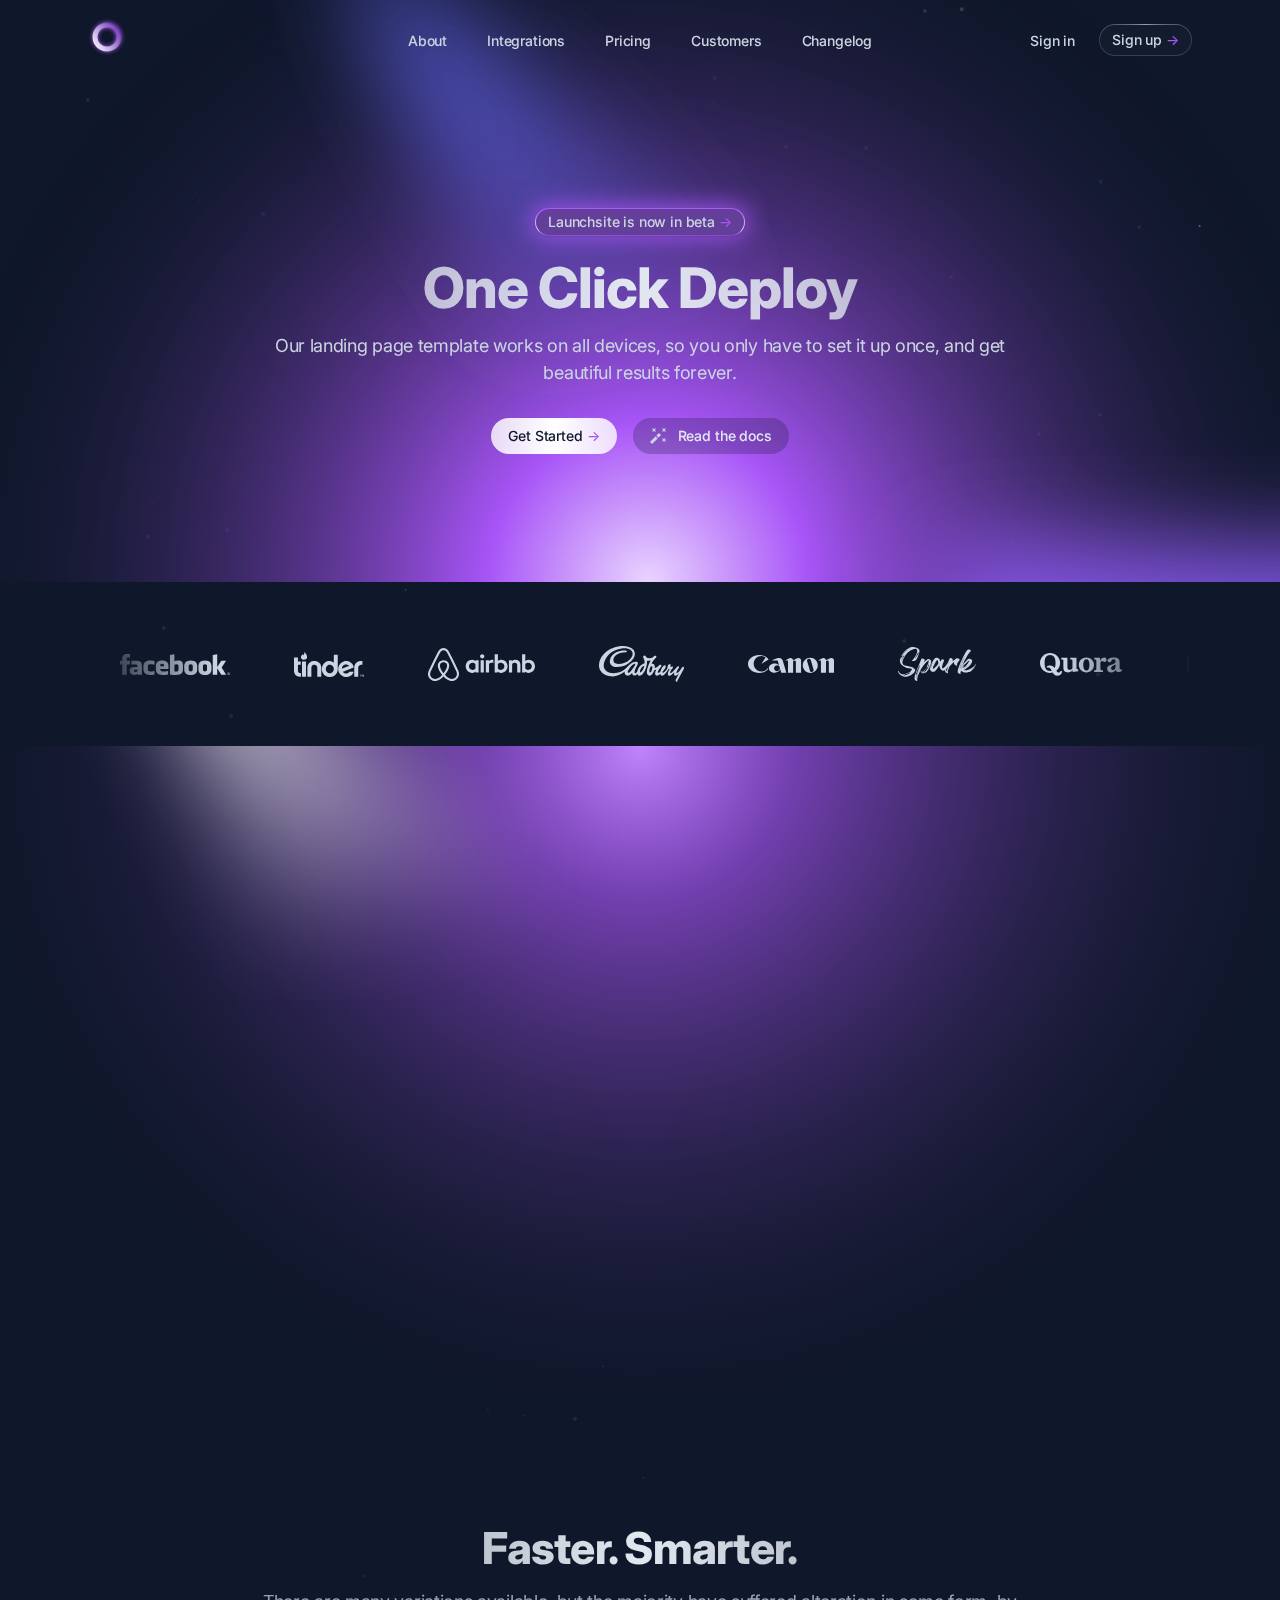
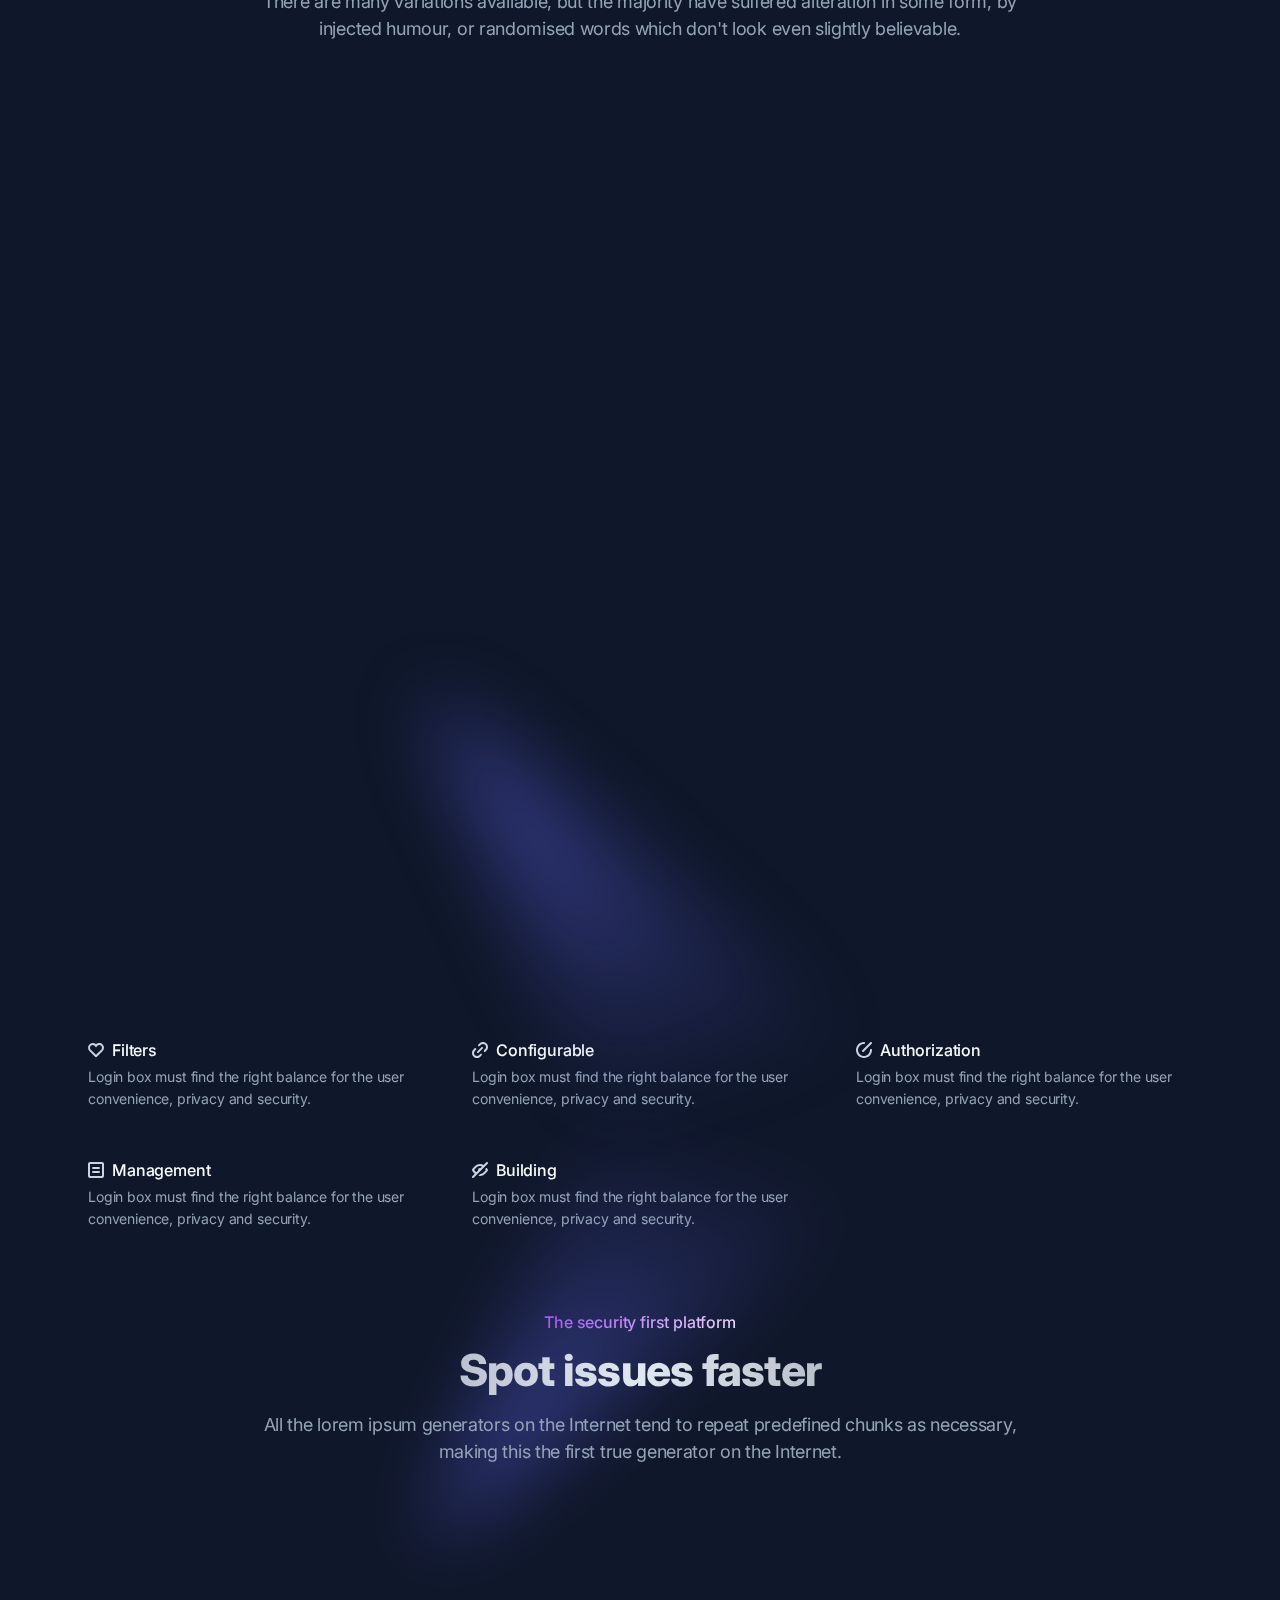
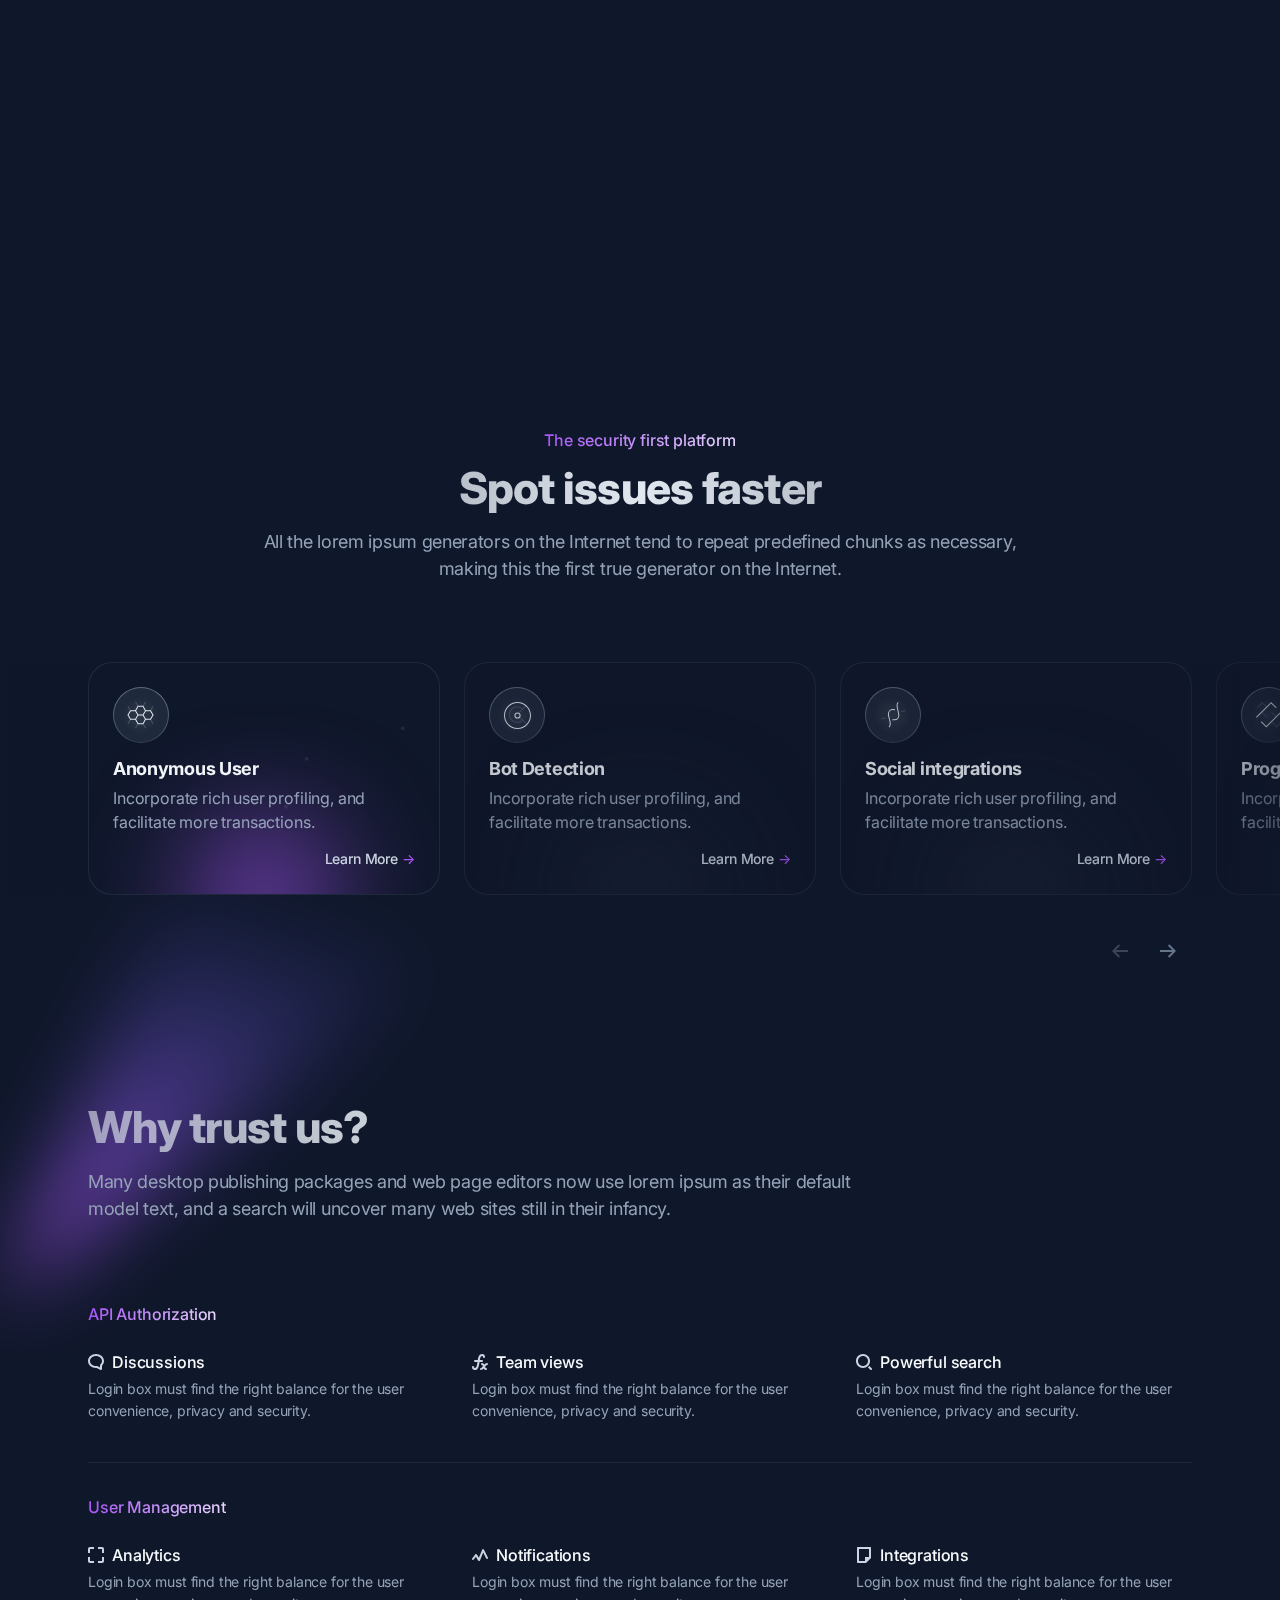
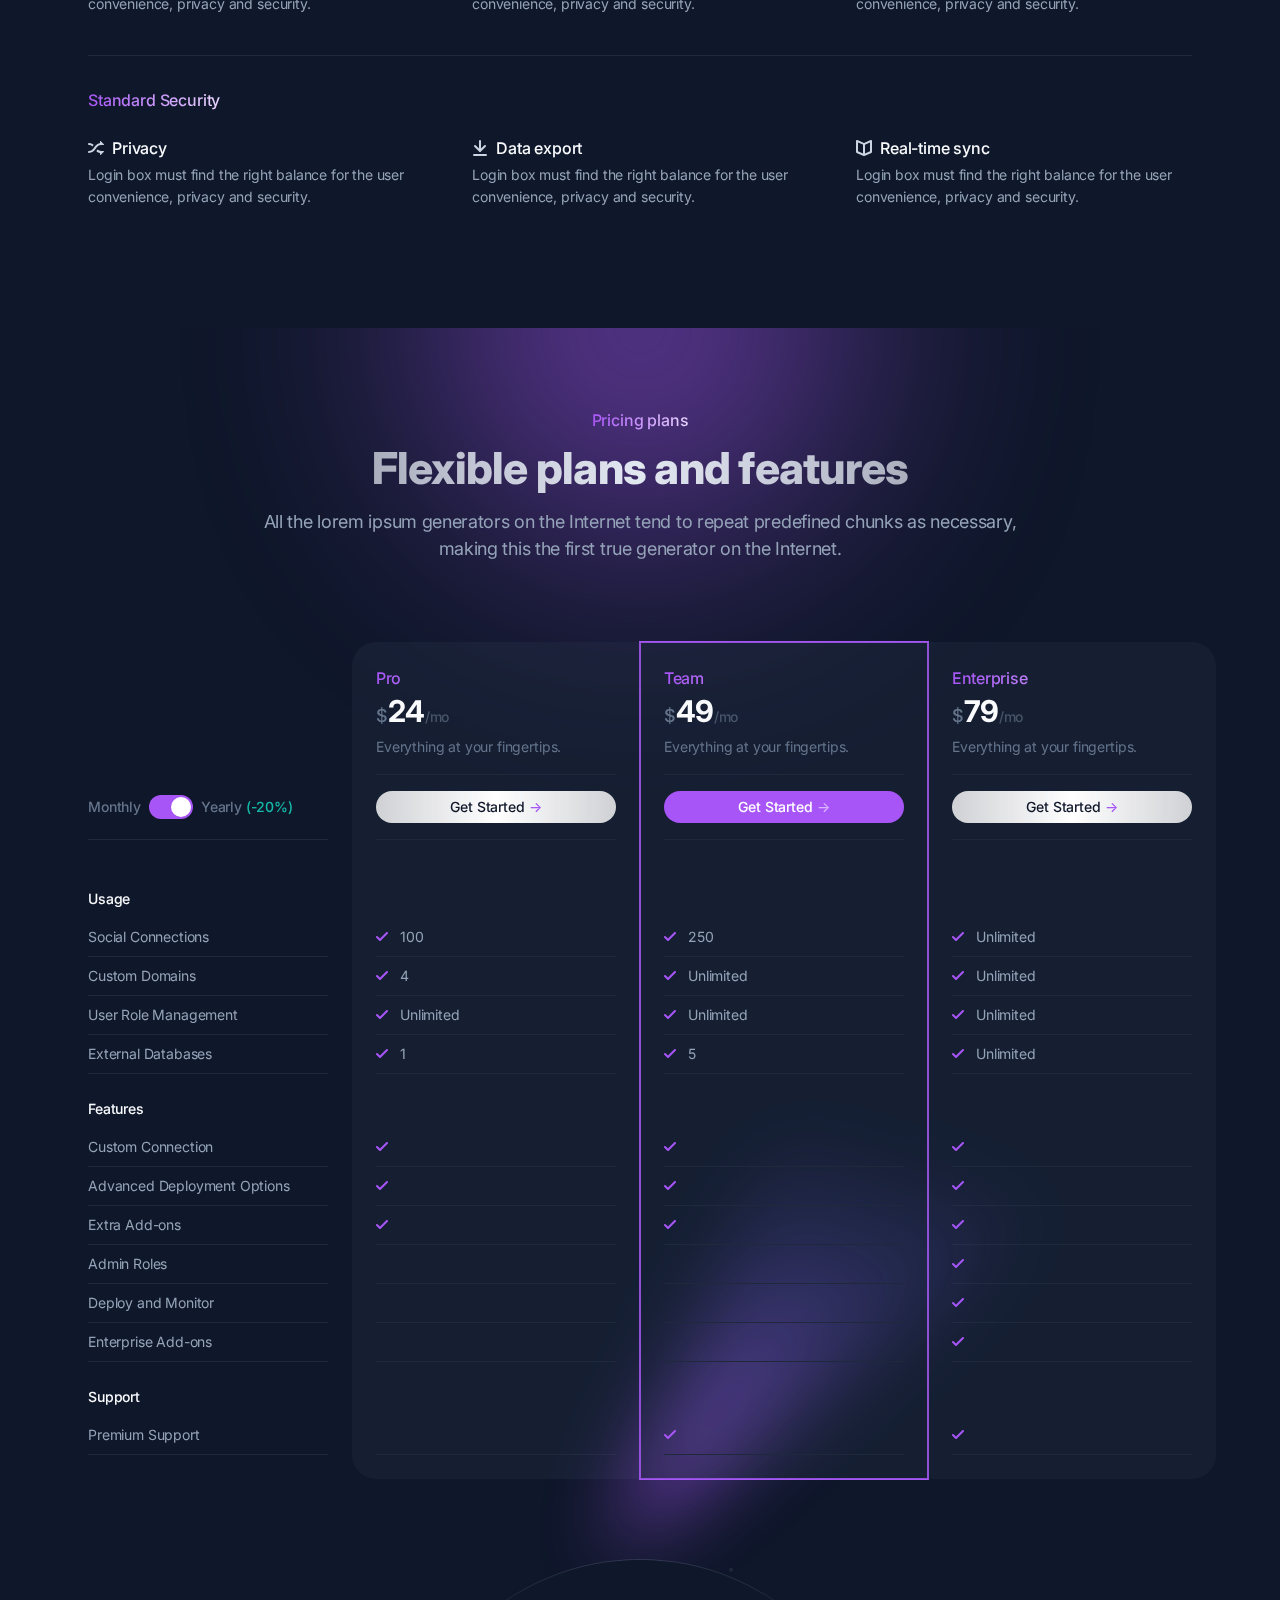
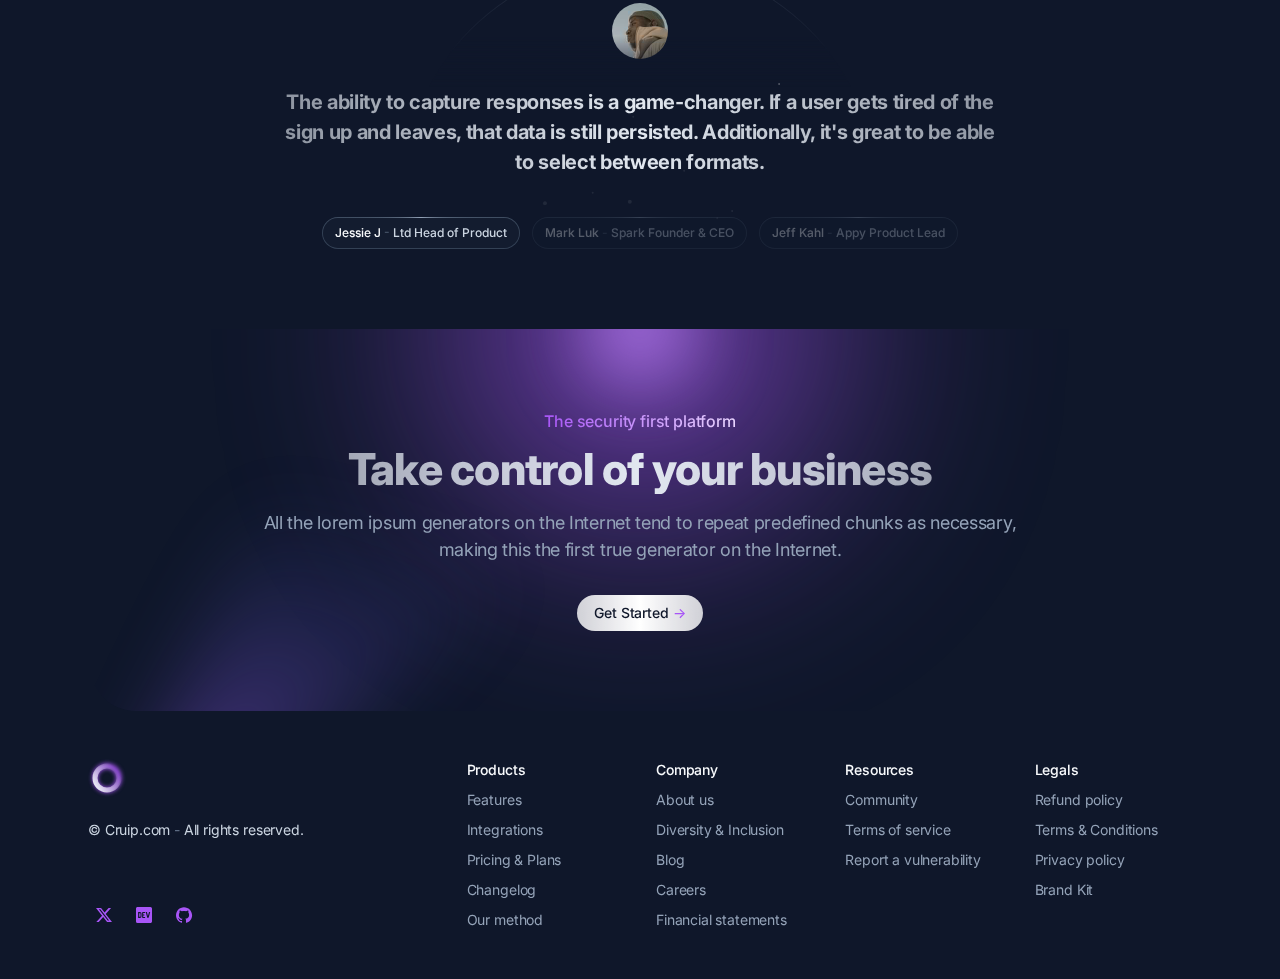
==== commit 0fbd64d5: "changed some text" ====
--- a/index.html
+++ b/index.html
@@ -133,12 +133,12 @@
                                 <div class="inline-flex relative before:absolute before:inset-0 before:bg-purple-500 before:blur-md">
                                     <a class="btn-sm py-0.5 text-slate-300 hover:text-white transition duration-150 ease-in-out group [background:linear-gradient(theme(colors.purple.500),_theme(colors.purple.500))_padding-box,_linear-gradient(theme(colors.purple.500),_theme(colors.purple.200)_75%,_theme(colors.transparent)_100%)_border-box] relative before:absolute before:inset-0 before:bg-slate-800/50 before:rounded-full before:pointer-events-none shadow" href="#0">
                                         <span class="relative inline-flex items-center">
-                                            API Studio is now in beta <span class="tracking-normal text-purple-500 group-hover:translate-x-0.5 transition-transform duration-150 ease-in-out ml-1">-&gt;</span>
+                                            Launchsite is now in beta <span class="tracking-normal text-purple-500 group-hover:translate-x-0.5 transition-transform duration-150 ease-in-out ml-1">-&gt;</span>
                                         </span>
                                     </a>
                                 </div>
                             </div>
-                            <h1 class="h1 bg-clip-text text-transparent bg-gradient-to-r from-slate-200/60 via-slate-200 to-slate-200/60 pb-4" data-aos="fade-down">The API Security Framework</h1>
+                            <h1 class="h1 bg-clip-text text-transparent bg-gradient-to-r from-slate-200/60 via-slate-200 to-slate-200/60 pb-4" data-aos="fade-down">One Click Deploy</h1>
                             <p class="text-lg text-slate-300 mb-8" data-aos="fade-down" data-aos-delay="200">Our landing page template works on all devices, so you only have to set it up once, and get beautiful results forever.</p>
                             <div class="max-w-xs mx-auto sm:max-w-none sm:inline-flex sm:justify-center space-y-4 sm:space-y-0 sm:space-x-4" data-aos="fade-down" data-aos-delay="400">
                                 <div>
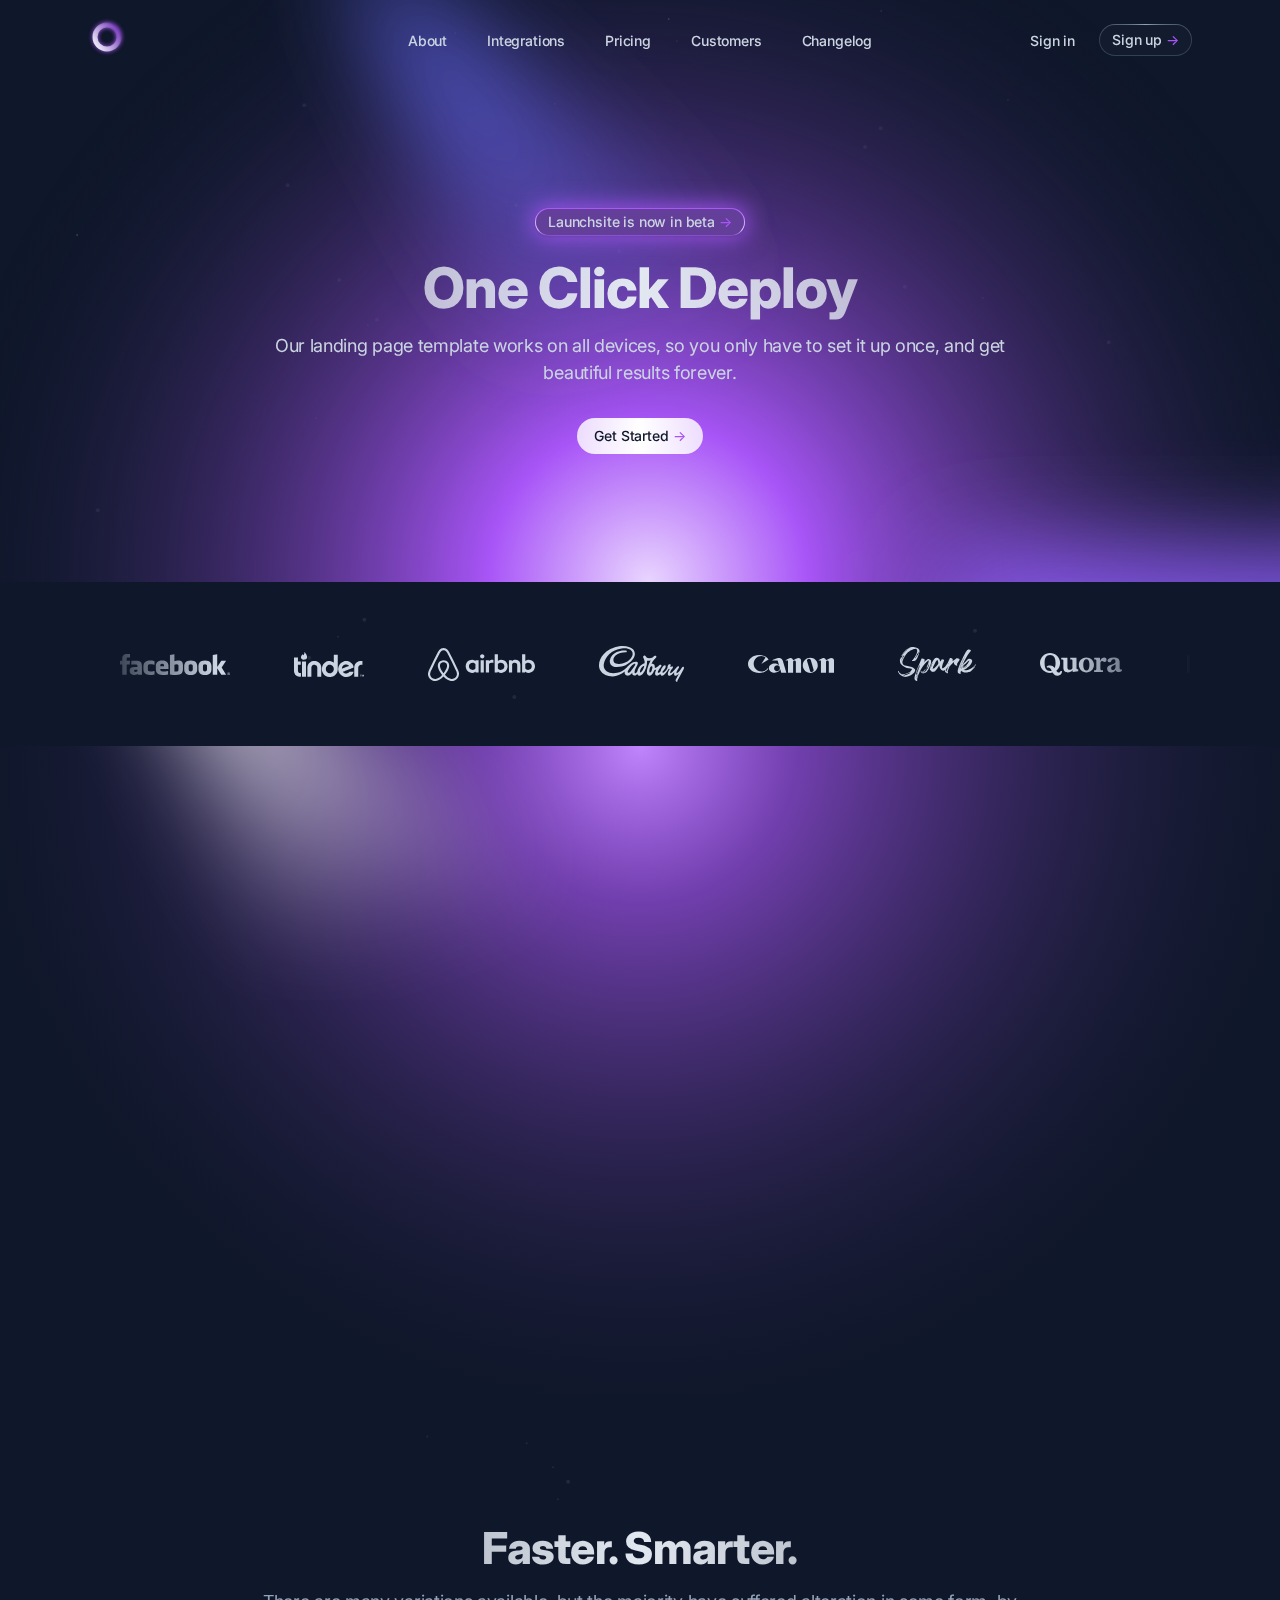
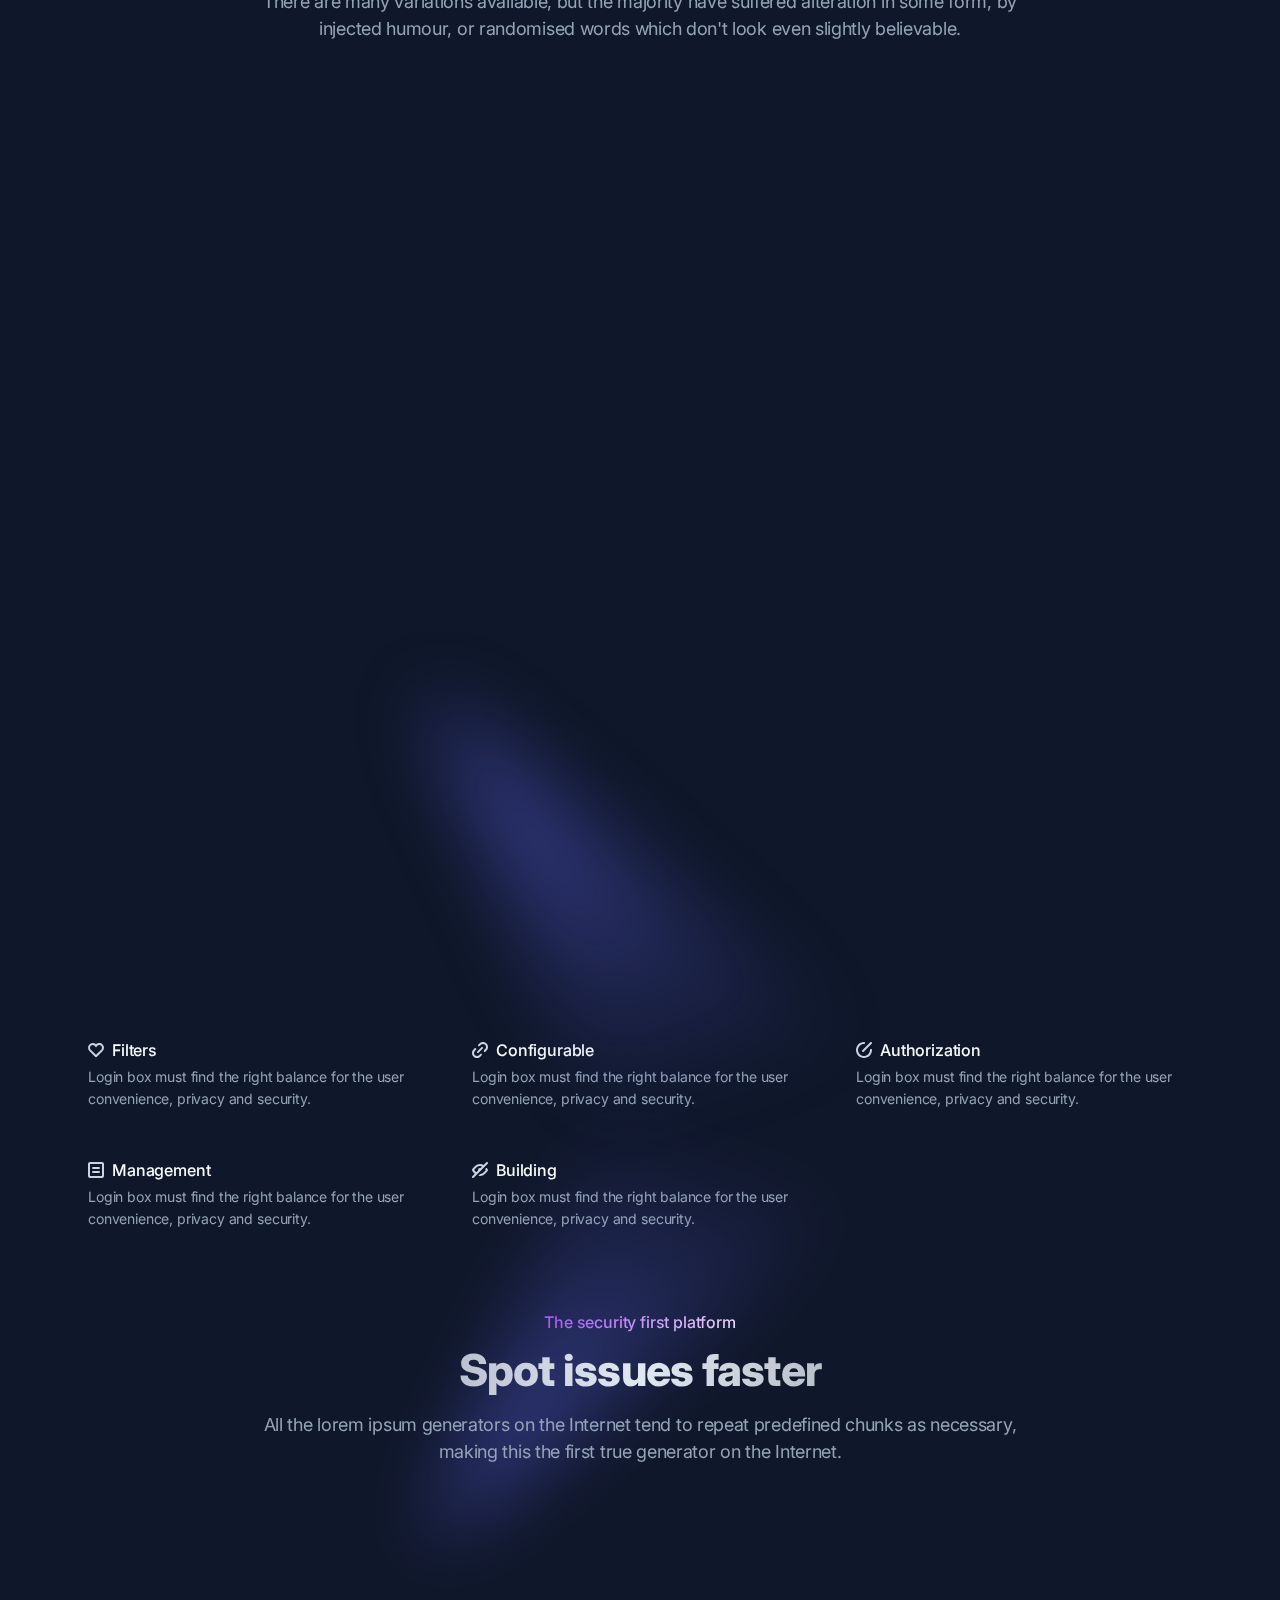
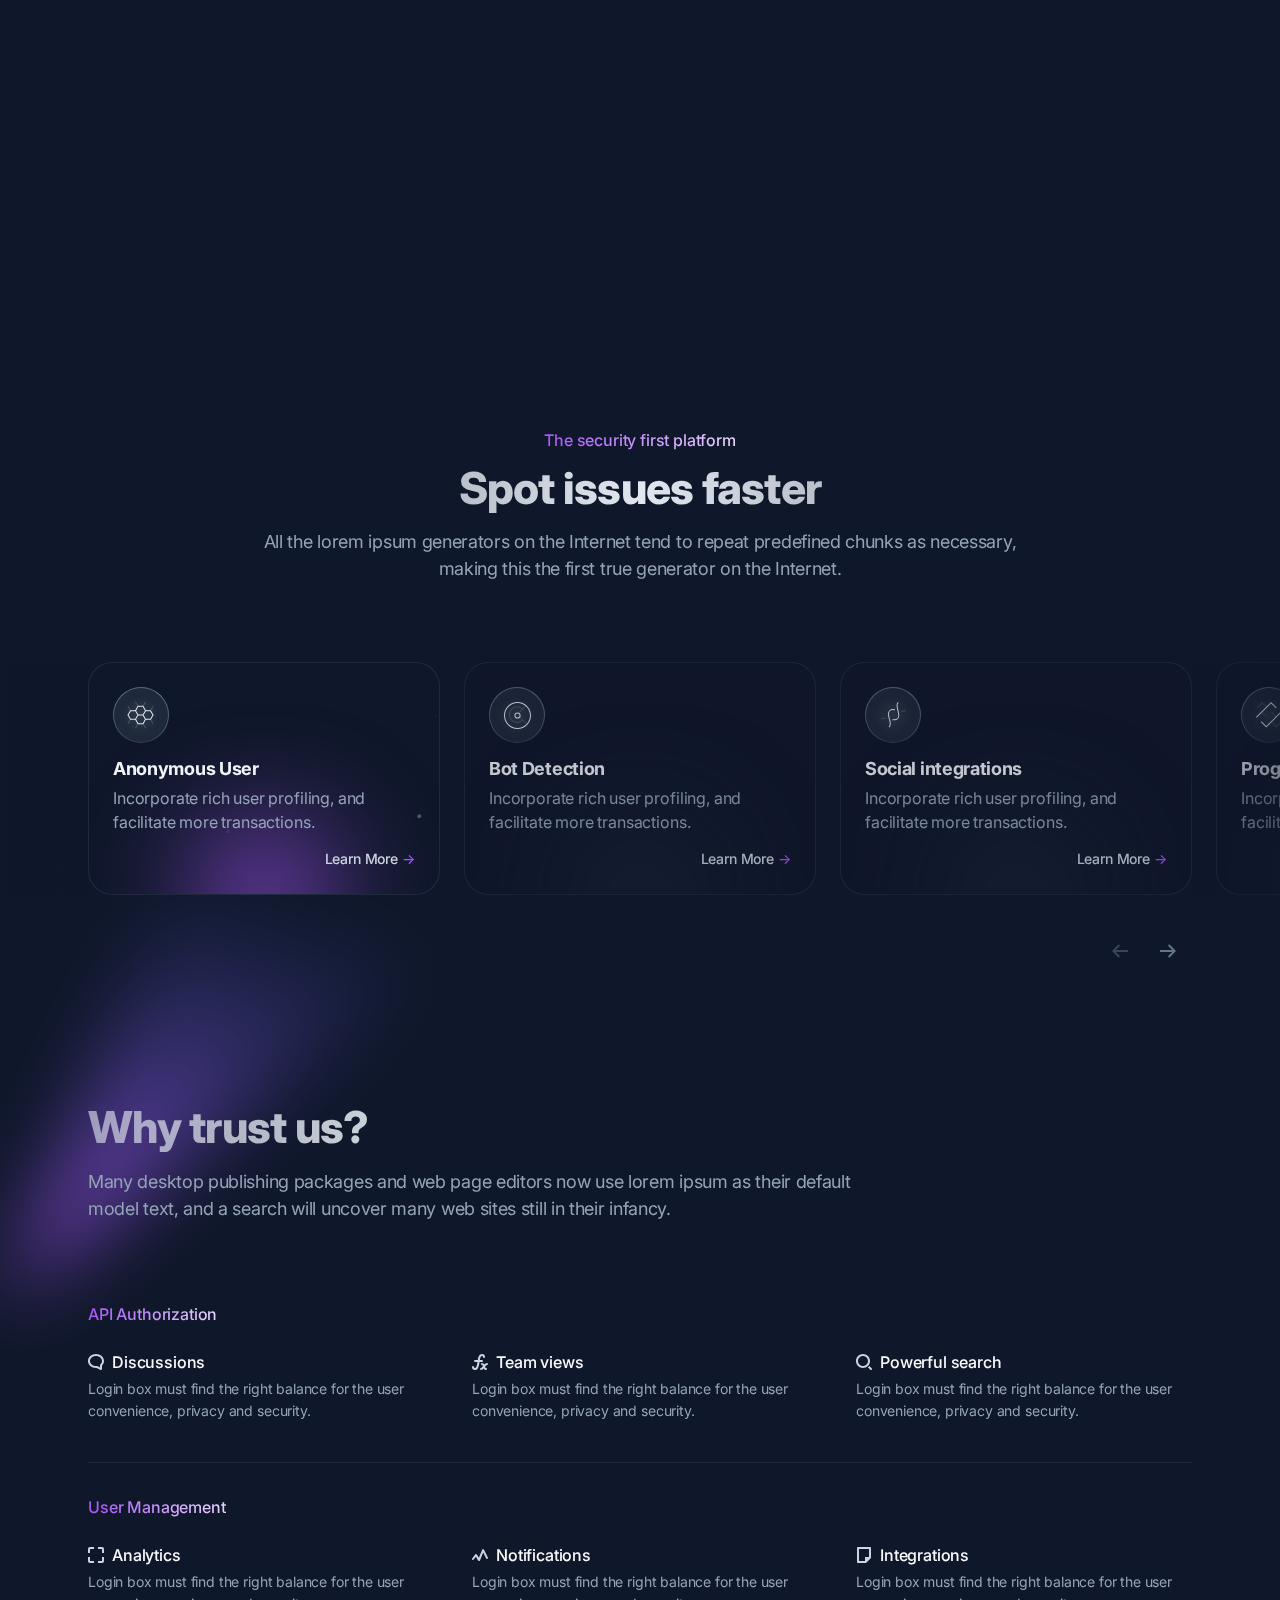
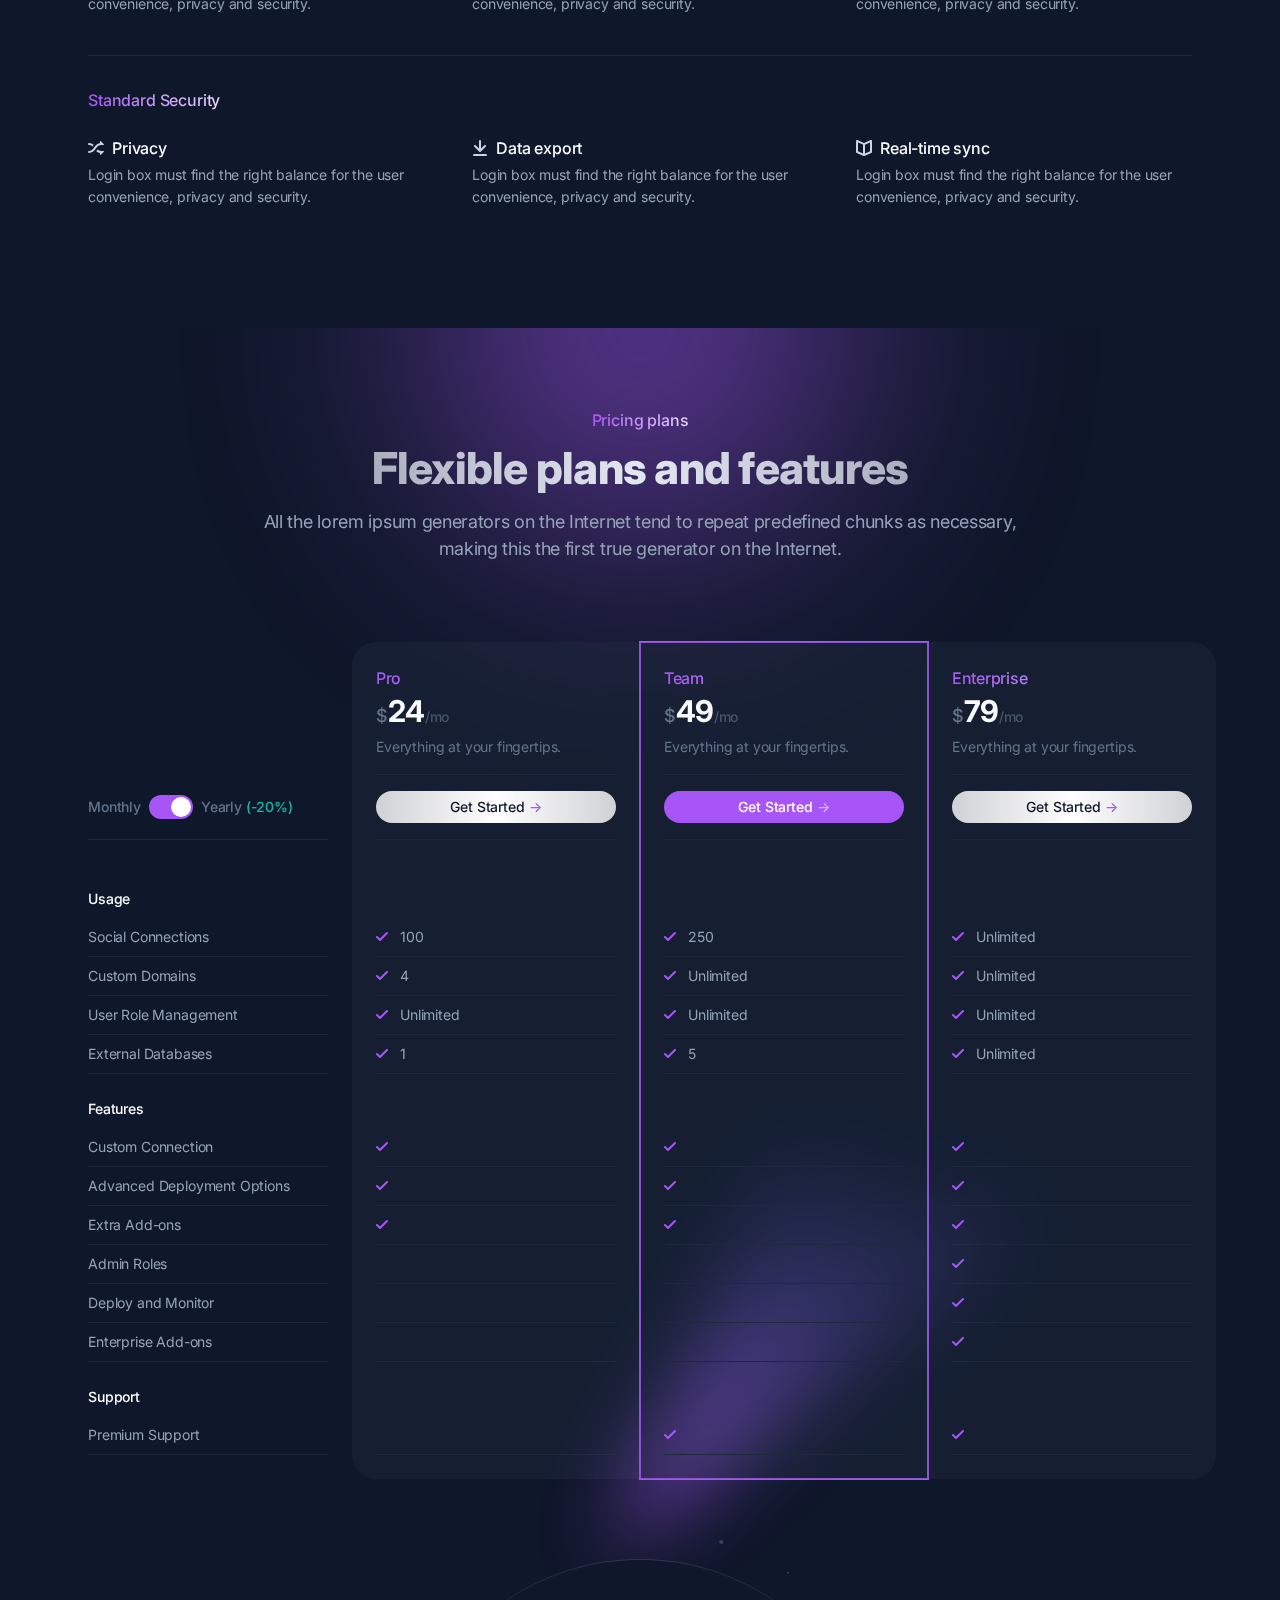
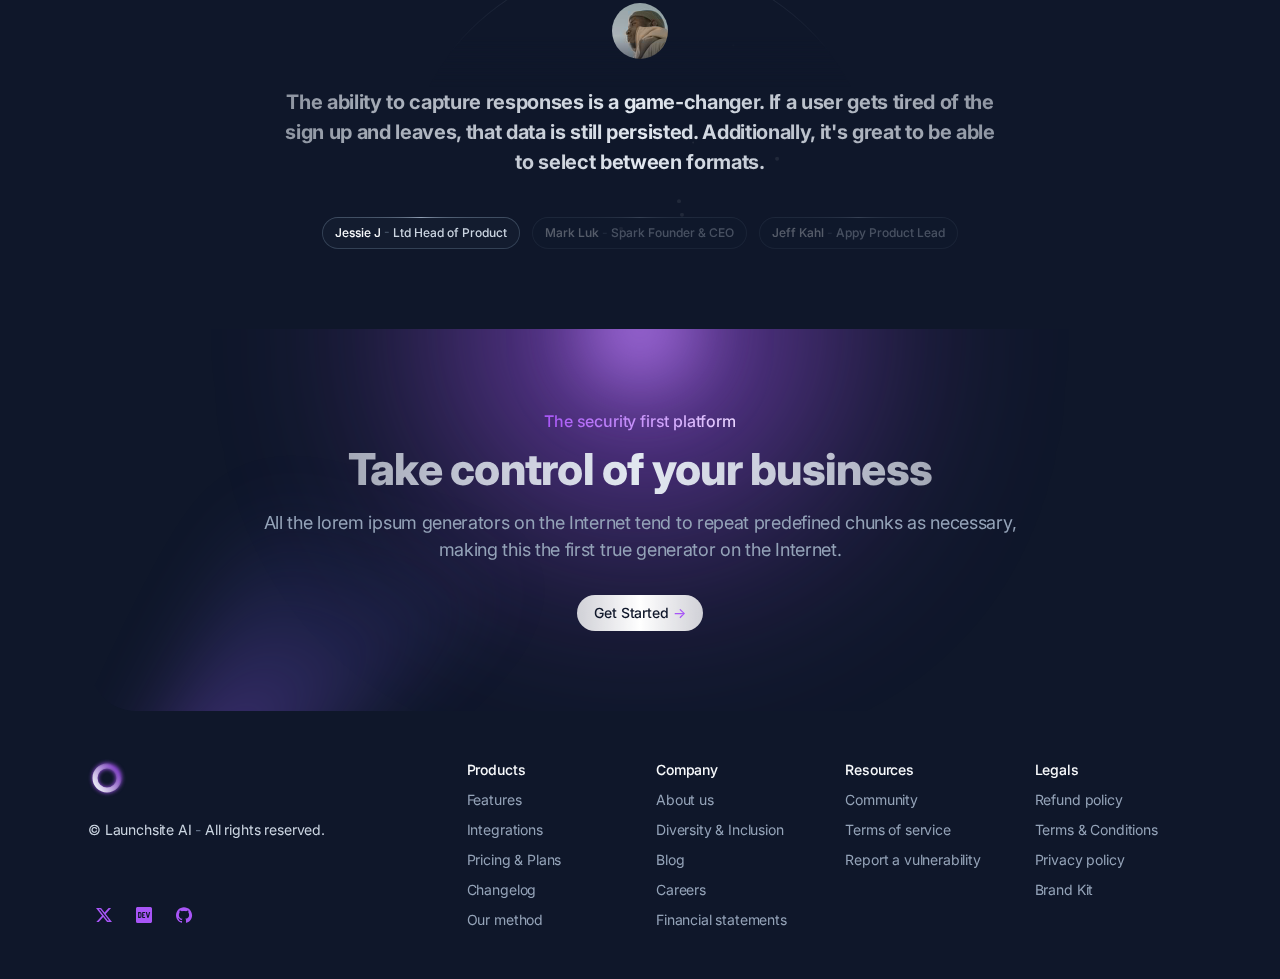
==== commit e67a6cba: "Updated copyright" ====
--- a/index.html
+++ b/index.html
@@ -3,7 +3,7 @@
 
 <head>
     <meta charset="utf-8">
-    <title>Stellar HTML Demo - Home</title>
+    <title>Launchsite AI - Home</title>
     <meta name="viewport" content="width=device-width,initial-scale=1">
     <link href="./css/vendors/aos.css" rel="stylesheet">
     <link rel="stylesheet" href="./css/vendors/swiper-bundle.min.css" />
@@ -146,14 +146,6 @@
                                         Get Started <span class="tracking-normal text-purple-500 group-hover:translate-x-0.5 transition-transform duration-150 ease-in-out ml-1">-&gt;</span>
                                     </a>
                                 </div>
-                                <div>
-                                    <a class="btn text-slate-200 hover:text-white bg-slate-900 bg-opacity-25 hover:bg-opacity-30 w-full transition duration-150 ease-in-out" href="#0">
-                                        <svg class="shrink-0 fill-slate-300 mr-3" xmlns="http://www.w3.org/2000/svg" width="16" height="16">
-                                            <path d="m1.999 0 1 2-1 2 2-1 2 1-1-2 1-2-2 1zM11.999 0l1 2-1 2 2-1 2 1-1-2 1-2-2 1zM11.999 10l1 2-1 2 2-1 2 1-1-2 1-2-2 1zM6.292 7.586l2.646-2.647L11.06 7.06 8.413 9.707zM0 13.878l5.586-5.586 2.122 2.121L2.12 16z" />
-                                        </svg>
-                                        <span>Read the docs</span>
-                                    </a>
-                                </div>
                             </div>
 
                         </div>
@@ -1544,8 +1536,8 @@
                                     <a class="inline-flex" href="index.html" aria-label="Cruip">
                                         <img src="./images/logo.svg" width="38" height="38" alt="Stellar">
                                     </a>
-                                </div>
-                                <div class="text-sm text-slate-300">&copy; Cruip.com <span class="text-slate-500">-</span> All rights reserved.</div>
+                                </div> 
+                                <div class="text-sm text-slate-300">&copy; Launchsite AI <span class="text-slate-500">-</span> All rights reserved.</div>
                             </div>
                             <!-- Social links -->
                             <ul class="flex">
